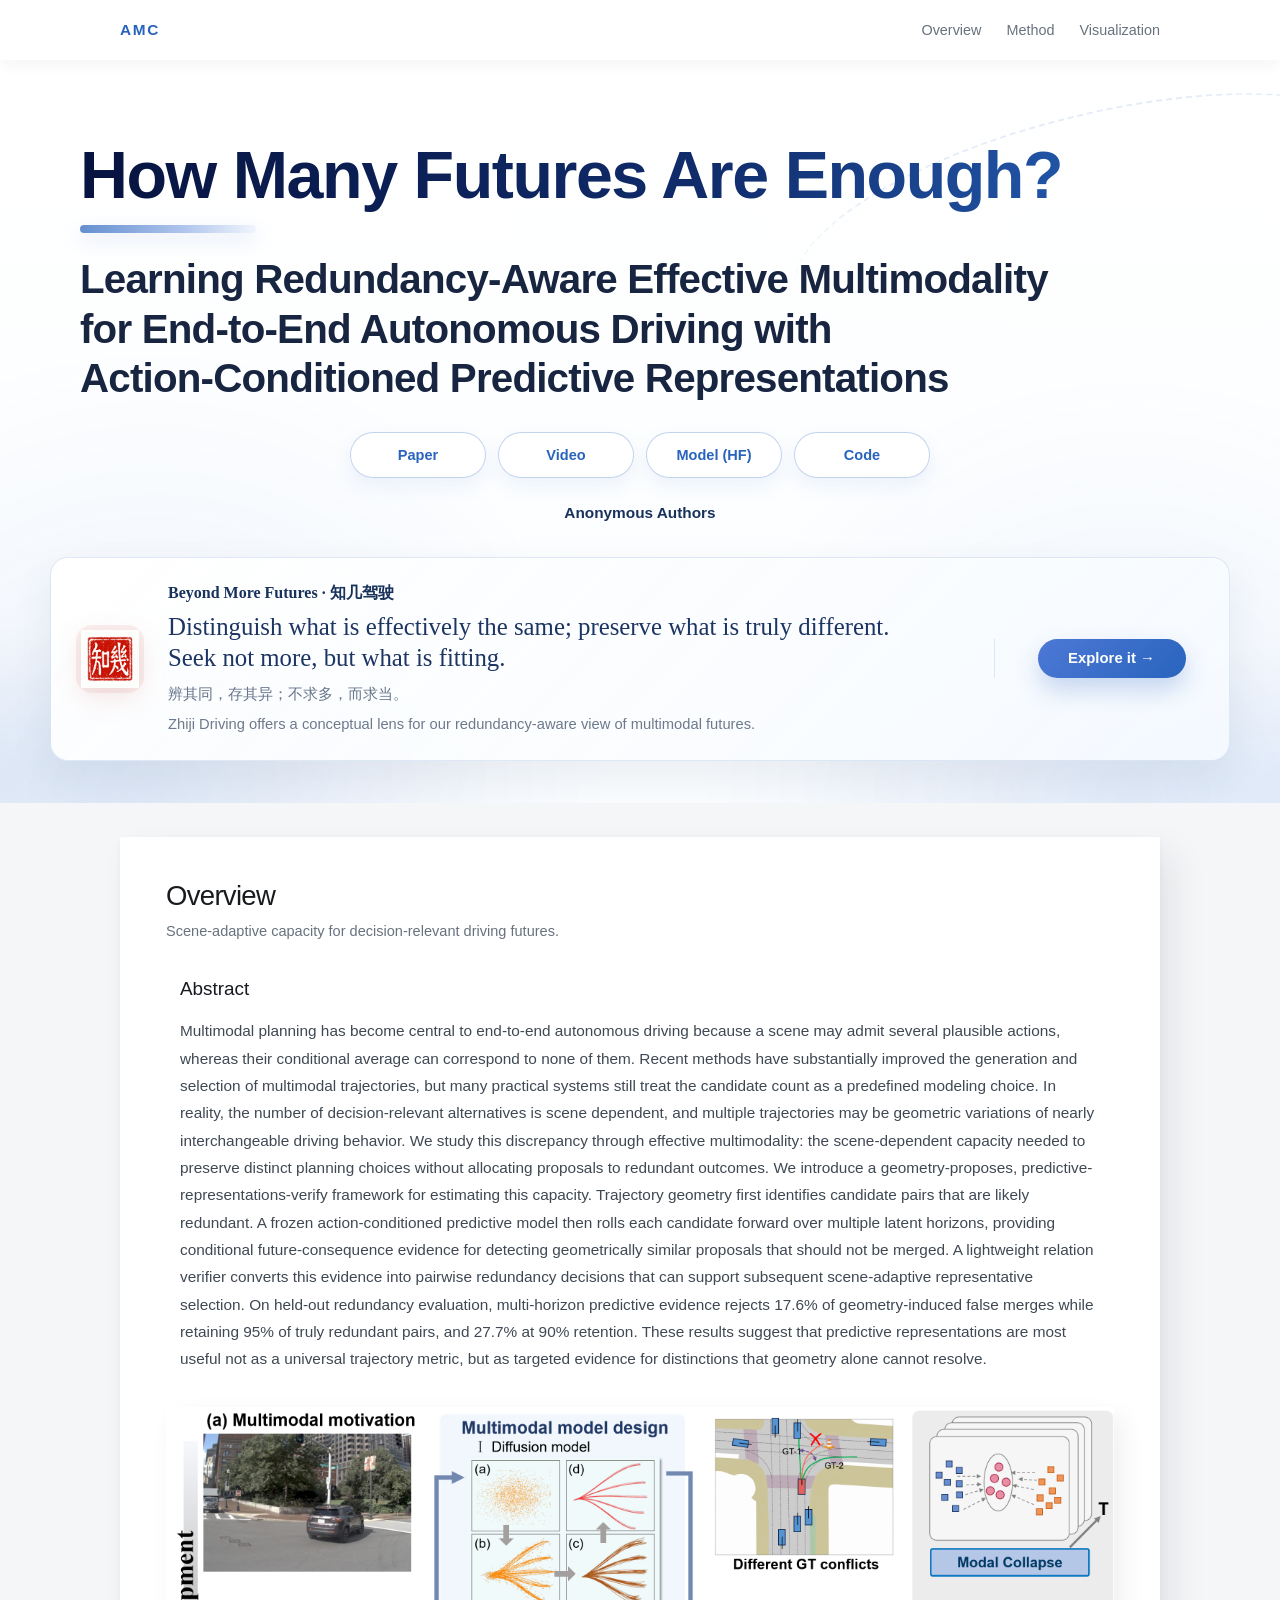
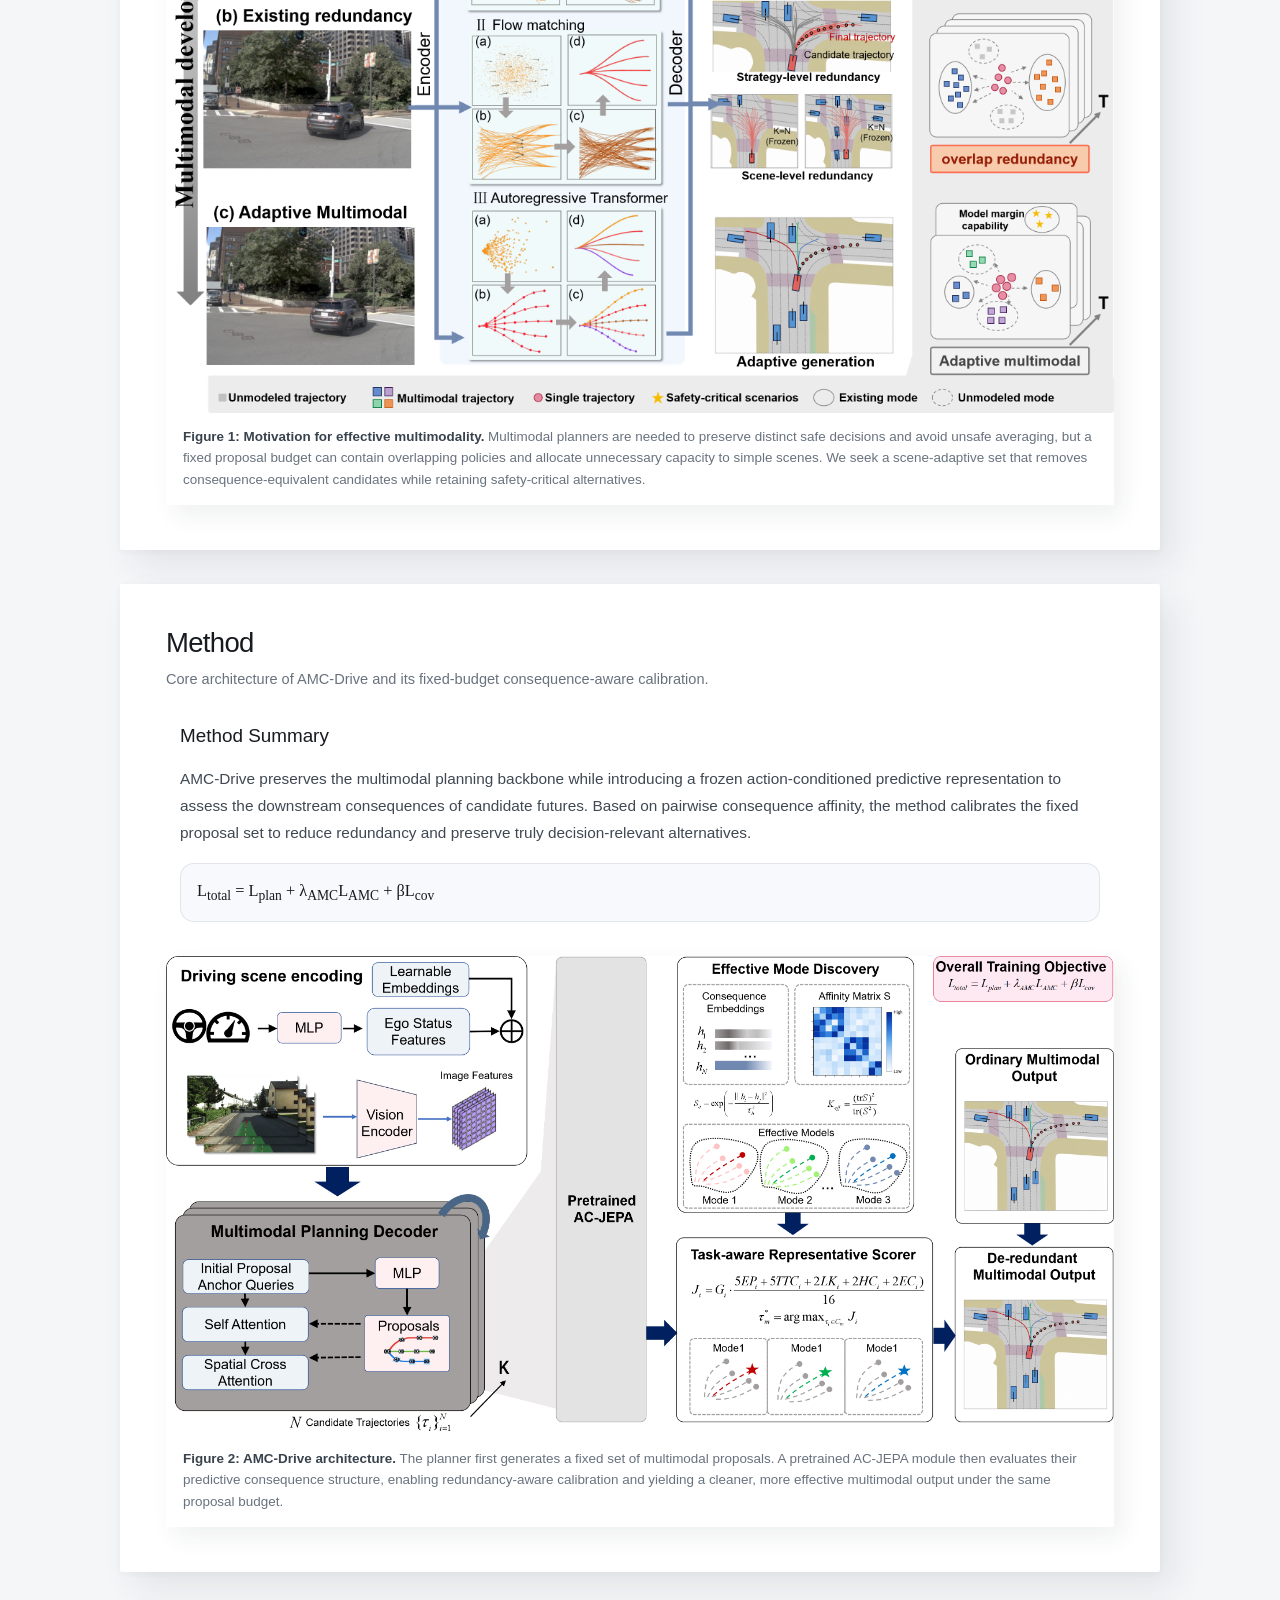
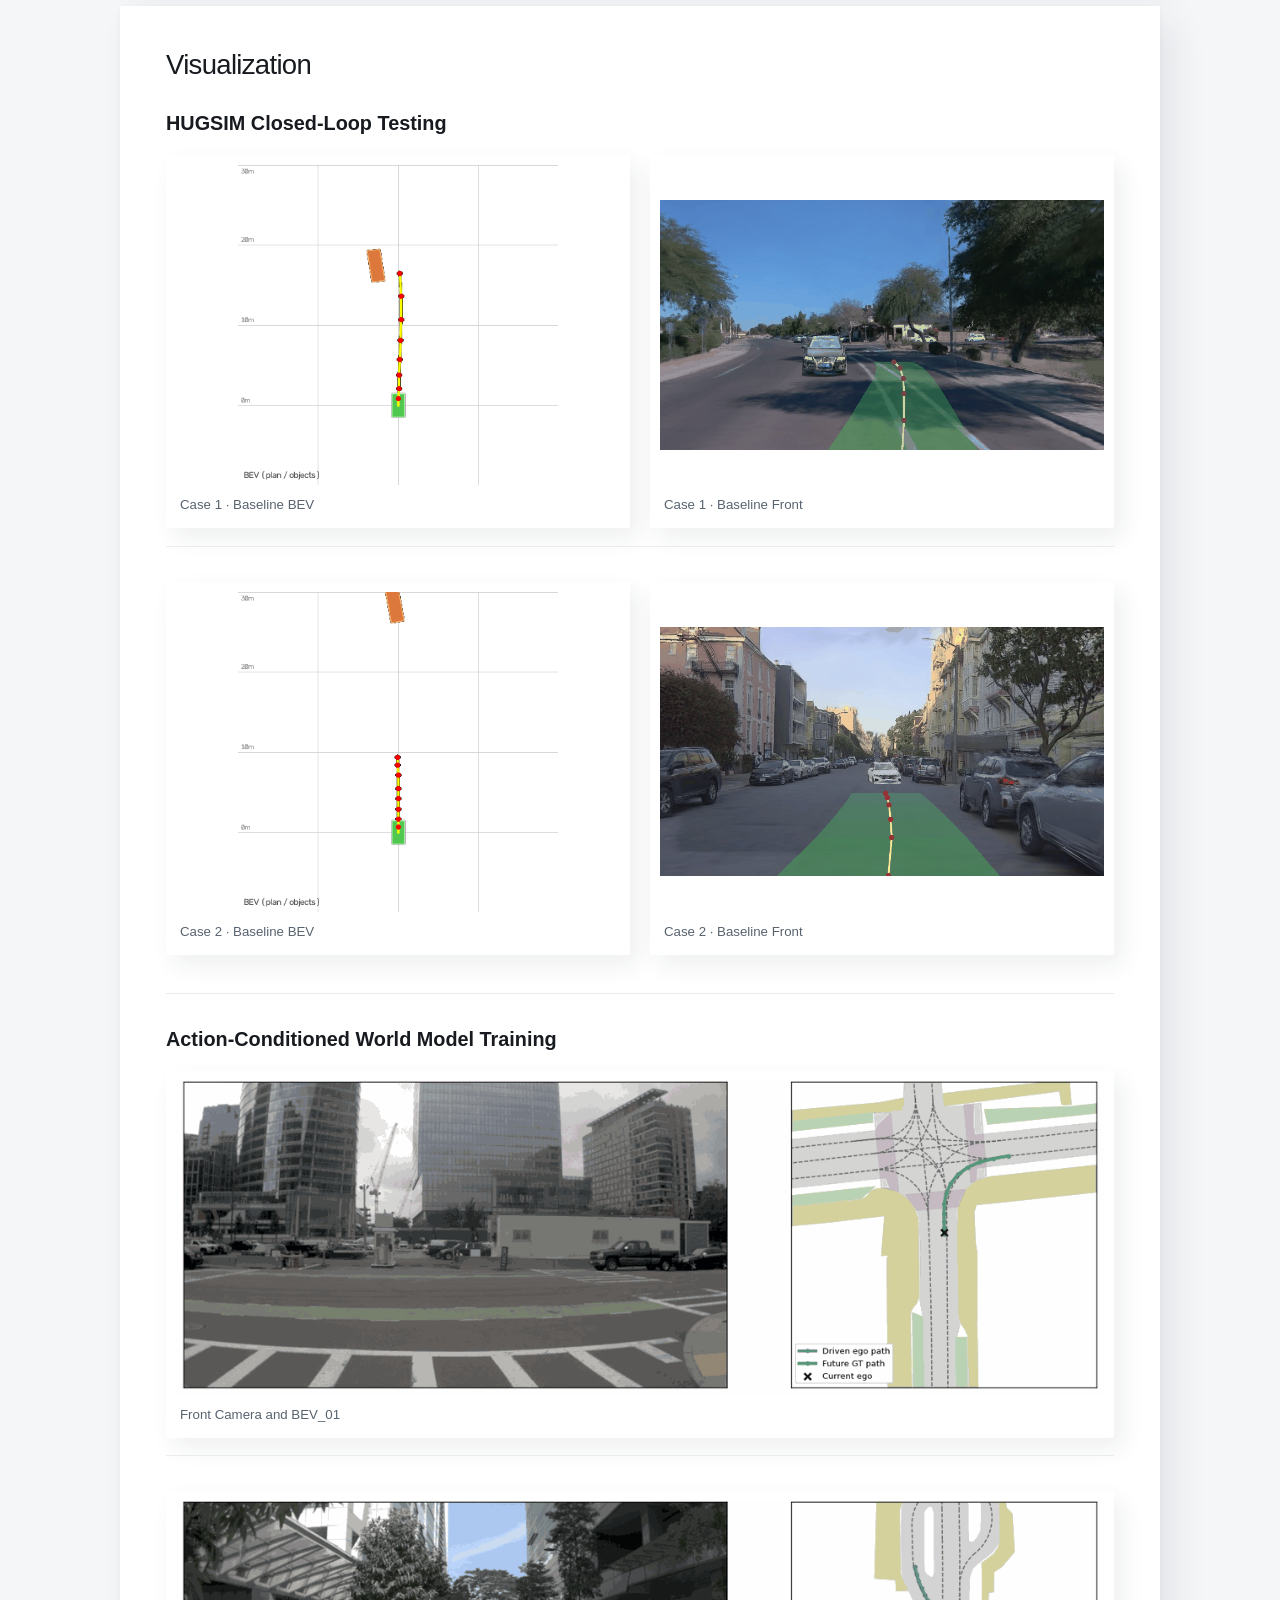
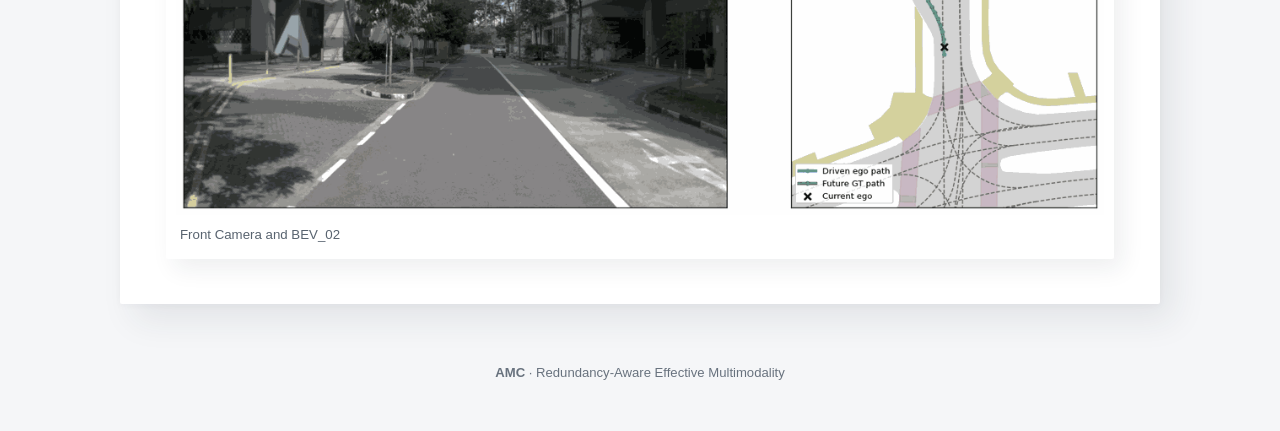
==== docs/index.html @ 556c77f6 "Add bilingual project videos" ====
<!doctype html>
<html lang="en">
<head>
  <meta charset="utf-8">
  <meta name="viewport" content="width=device-width, initial-scale=1">
  <meta name="description" content="AMC: Learning redundancy-aware effective multimodality for end-to-end autonomous driving with action-conditioned predictive representations.">
  <meta name="theme-color" content="#f5f6f8">
  <title>AMC | Redundancy-Aware Effective Multimodality</title>
  <link rel="icon" href="./assets/images/favicon.svg" type="image/svg+xml">
  <link rel="stylesheet" href="./assets/css/style.css?v=20260715-5">
  <style>
    .method-summary p { margin-bottom: 0.9rem; }
    .formula-box {
      margin-top: 1rem;
      padding: 0.9rem 1rem;
      border-radius: 14px;
      border: 1px solid rgba(40, 55, 80, 0.10);
      background: #f7f9fc;
      font-size: 1.02rem;
      line-height: 1.5;
      overflow-x: auto;
    }
    .formula-box code {
      font-family: "Times New Roman", Georgia, serif;
      font-size: 1.02rem;
      white-space: nowrap;
    }

    /* Visualization layout */
    .visualization-subsection {
      margin-top: 1.25rem;
    }

    .visualization-subsection + .visualization-subsection {
      margin-top: 2.4rem;
      padding-top: 2rem;
      border-top: 1px solid rgba(40, 55, 80, 0.10);
    }

    .visualization-subsection-heading {
      margin-bottom: 1.1rem;
    }

    .visualization-subsection-heading h3 {
      margin: 0;
      font-size: 1.24rem;
      font-weight: 700;
      line-height: 1.35;
    }

    .visualization-subsection .demo-category {
      margin-top: 1.1rem;
    }

    .visualization-subsection .demo-item {
      display: flex;
      flex-direction: column;
      min-width: 0;
    }

    /* HUGSIM pairs: BEV and front camera keep the same displayed height. */
    .hugsim-visualization .demo-item img {
      display: block;
      width: 100%;
      height: clamp(230px, 28vw, 320px);
      object-fit: contain;
      object-position: center;
      background: #ffffff;
    }

    /* World-model GIFs: one wide visualization per row, preserving aspect ratio. */
    .world-model-visualization .demo-grid {
      grid-template-columns: 1fr;
    }

    .world-model-visualization .demo-item img {
      display: block;
      width: 100%;
      height: auto;
      max-height: 560px;
      object-fit: contain;
      object-position: center;
      background: #ffffff;
    }

    @media (max-width: 720px) {
      .hugsim-visualization .demo-item img {
        height: 250px;
      }

      .world-model-visualization .demo-item img {
        max-height: none;
      }
    }
  </style>
</head>
<body>
  <header class="site-header">
    <div class="nav-container">
      <a class="brand" href="#top" aria-label="Back to top">AMC</a>
      <nav class="nav-links" aria-label="Page navigation">
        <a href="#overview">Overview</a>
        <a href="#method">Method</a>
        <a href="#demos">Visualization</a>
      </nav>
    </div>
  </header>

  <main id="top">
    <section class="hero-panel">
      <div class="hero-inner">
        <h1 class="hero-title">
          <span class="hero-question">How Many Futures Are Enough?</span>
          <span class="hero-title-main">
            Learning Redundancy-Aware Effective Multimodality<br>
            for End-to-End Autonomous Driving with<br>
            Action-Conditioned Predictive Representations
          </span>
        </h1>
        <div class="resource-buttons" aria-label="Project resources">
          <a class="resource-button" href="./assets/paper/main.pdf" target="_blank" rel="noopener">Paper</a>
          <details class="video-menu">
            <summary class="resource-button video-menu-toggle">Video</summary>
            <div class="video-menu-options" aria-label="Video language options">
              <a href="./assets/gifs/AMC_Drive_Chinese_lyz.mp4" target="_blank" rel="noopener">Video · 中文</a>
              <a href="./assets/gifs/AMC_Drive_English_lyz.mp4" target="_blank" rel="noopener">Video · English</a>
            </div>
          </details>
          <a class="resource-button" href="https://huggingface.co/spaces/AGC2024-P/e2e-driving-navtest" target="_blank" rel="noopener">Model (HF)</a>
          <a class="resource-button" href="https://anonymous.4open.science/r/AMC-Drive-1C39/" target="_blank" rel="noopener">Code</a>
        </div>
        <p class="authors">Anonymous Authors</p>

        <div class="concept-card" aria-labelledby="zhiji-concept-title">
          <div class="concept-seal" aria-hidden="true">
            <img src="./assets/zhiji/zhiji-seal.png" alt="">
          </div>
          <div class="concept-copy">
            <p class="concept-heading" id="zhiji-concept-title">Beyond More Futures · 知几驾驶</p>
            <p class="concept-quote">
              Distinguish what is effectively the same; preserve what is truly different.<br>
              Seek not more, but what is fitting.
            </p>
            <p class="concept-cn">辨其同，存其异；不求多，而求当。</p>
            <p class="concept-description">
              Zhiji Driving offers a conceptual lens for our redundancy-aware view of multimodal futures.
            </p>
          </div>
          <div class="concept-action">
            <a class="concept-button" href="./zhiji.html" target="_blank" rel="noopener">Explore it →</a>
          </div>
        </div>
      </div>
    </section>

    <div class="page-container">
      <section class="content-panel" id="overview">
        <div class="section-heading">
          <h2>Overview</h2>
          <p>Scene-adaptive capacity for decision-relevant driving futures.</p>
        </div>
        <div class="abstract-block">
          <h3>Abstract</h3>
          <p>
            Multimodal planning has become central to end-to-end autonomous
            driving because a scene may admit several plausible actions, whereas
            their conditional average can correspond to none of them. Recent
            methods have substantially improved the generation and selection of
            multimodal trajectories, but many practical systems still treat the
            candidate count as a predefined modeling choice. In reality, the
          number of decision-relevant alternatives is scene dependent, and
          multiple trajectories may be geometric variations of nearly
          interchangeable driving behavior. We study this discrepancy through
          effective multimodality: the scene-dependent capacity needed to
          preserve distinct planning choices without allocating proposals to
          redundant outcomes. We introduce a geometry-proposes,
          predictive-representations-verify framework for estimating this
          capacity. Trajectory geometry first identifies candidate pairs that
          are likely redundant. A frozen action-conditioned predictive model
          then rolls each candidate forward over multiple latent horizons,
          providing conditional future-consequence evidence for detecting
          geometrically similar proposals that should not be merged. A
          lightweight relation verifier converts this evidence into pairwise
          redundancy decisions that can support subsequent scene-adaptive
          representative selection. On held-out redundancy evaluation,
          multi-horizon predictive evidence rejects 17.6% of geometry-induced
          false merges while retaining 95% of truly redundant pairs, and 27.7%
          at 90% retention. These results suggest that predictive
          representations are most useful not as a universal trajectory
          metric, but as targeted evidence for distinctions that geometry
          alone cannot resolve.
        </p>
      </div>
      <figure class="main-figure">
        <img src="./assets/figures/effective_multimodality_motivation.png" alt="Motivation for effective multimodality">
        <figcaption>
          <strong>Figure 1: Motivation for effective multimodality.</strong>
          Multimodal planners are needed to preserve distinct safe decisions
          and avoid unsafe averaging, but a fixed proposal budget can contain
          overlapping policies and allocate unnecessary capacity to simple
          scenes. We seek a scene-adaptive set that removes
          consequence-equivalent candidates while retaining safety-critical
          alternatives.
        </figcaption>
      </figure>
    </section>

      <section class="content-panel" id="method">
      <div class="section-heading">
        <h2>Method</h2>
        <p>Core architecture of AMC-Drive and its fixed-budget consequence-aware calibration.</p>
      </div>
      <div class="abstract-block method-summary">
        <h3>Method Summary</h3>
        <p>
          AMC-Drive preserves the multimodal planning backbone while introducing a frozen action-conditioned predictive representation to assess the downstream consequences of candidate futures. Based on pairwise consequence affinity, the method calibrates the fixed proposal set to reduce redundancy and preserve truly decision-relevant alternatives.
        </p>
        <div class="formula-box">
          <code>L<sub>total</sub> = L<sub>plan</sub> + λ<sub>AMC</sub>L<sub>AMC</sub> + βL<sub>cov</sub></code>
        </div>
      </div>
      <figure class="main-figure">
        <img src="./assets/figures/amc_drive_method_architecture.png" alt="AMC-Drive method architecture">
        <figcaption>
          <strong>Figure 2: AMC-Drive architecture.</strong>
          The planner first generates a fixed set of multimodal proposals. A pretrained AC-JEPA module then evaluates their predictive consequence structure, enabling redundancy-aware calibration and yielding a cleaner, more effective multimodal output under the same proposal budget.
        </figcaption>
      </figure>
    </section>

      <section class="content-panel" id="demos">
      <div class="section-heading">
        <h2>Visualization</h2>
      </div>

      <div class="visualization-subsection hugsim-visualization">
        <div class="visualization-subsection-heading">
          <h3>HUGSIM Closed-Loop Testing</h3>
        </div>

        <div class="demo-category">
          <div class="demo-grid">
            <figure class="demo-item">
              <img src="./assets/gifs/case01_baseline_bev.gif" alt="Case 1 baseline BEV" loading="lazy">
              <figcaption>Case 1 · Baseline BEV</figcaption>
            </figure>
            <figure class="demo-item">
              <img src="./assets/gifs/case01_baseline_front.gif" alt="Case 1 baseline front view" loading="lazy">
              <figcaption>Case 1 · Baseline Front</figcaption>
            </figure>
          </div>
        </div>

        <div class="demo-category">
          <div class="demo-grid">
            <figure class="demo-item">
              <img src="./assets/gifs/case02_baseline_bev.gif" alt="Case 2 baseline BEV" loading="lazy">
              <figcaption>Case 2 · Baseline BEV</figcaption>
            </figure>
            <figure class="demo-item">
              <img src="./assets/gifs/case02_baseline_front.gif" alt="Case 2 baseline front view" loading="lazy">
              <figcaption>Case 2 · Baseline Front</figcaption>
            </figure>
          </div>
        </div>
      </div>

      <div class="visualization-subsection world-model-visualization">
        <div class="visualization-subsection-heading">
          <h3>Action-Conditioned World Model Training</h3>
        </div>

        <div class="demo-category">
          <div class="demo-grid">
            <figure class="demo-item">
              <img src="./assets/gifs/action_conditioned_world_model_01.gif" alt="Action-conditioned world model training visualization 01" loading="lazy">
              <figcaption>Front Camera and BEV_01</figcaption>
            </figure>
          </div>
        </div>

        <div class="demo-category">
          <div class="demo-grid">
            <figure class="demo-item">
              <img src="./assets/gifs/action_conditioned_world_model_02.gif" alt="Action-conditioned world model training visualization 02" loading="lazy">
              <figcaption>Front Camera and BEV_02</figcaption>
            </figure>
          </div>
        </div>
      </div>
      </section>
    </div>
  </main>

  <footer class="footer">
    <p><strong>AMC</strong> · Redundancy-Aware Effective Multimodality</p>
  </footer>
</body>
</html>
---- docs/assets/css/style.css ----
:root {
  --page-bg: #f5f6f8;
  --surface: #ffffff;

  --text: #171a1f;
  --body-text: #3f4853;
  --muted: #68727e;

  --accent: #2864bd;
  --accent-dark: #174c99;
  --accent-soft: #edf3fc;
  --seal-red: #b93428;

  --table-head: #f3f5f7;
  --table-line: #e7eaee;
  --row-highlight: #eff5fd;
  --suite-bg: #f5f6f8;

  --panel-shadow:
    14px 16px 34px rgba(31, 41, 55, 0.085),
    0 2px 7px rgba(31, 41, 55, 0.035);

  --media-shadow:
    8px 10px 24px rgba(31, 41, 55, 0.07);
}


/* =========================================================
   BASE
   ========================================================= */

* {
  box-sizing: border-box;
}


html {
  scroll-behavior: smooth;
}


body {
  margin: 0;

  background: var(--page-bg);
  color: var(--text);

  font-family:
    -apple-system,
    BlinkMacSystemFont,
    "Segoe UI",
    "Helvetica Neue",
    Arial,
    "Noto Sans",
    sans-serif;

  font-size: 16px;
  line-height: 1.68;

  -webkit-font-smoothing: antialiased;
  text-rendering: optimizeLegibility;
}


img {
  display: block;
  max-width: 100%;
}


a {
  color: inherit;
  text-decoration: none;
}


h1,
h2,
h3,
p {
  margin-top: 0;
}


section {
  scroll-margin-top: 84px;
}


/* =========================================================
   NAVIGATION
   ========================================================= */

.site-header {
  position: sticky;
  top: 0;
  z-index: 30;

  background: rgba(255, 255, 255, 0.94);

  box-shadow:
    0 3px 16px rgba(31, 41, 55, 0.055);

  backdrop-filter: blur(12px);
}


.nav-container {
  width: min(1040px, calc(100% - 40px));
  min-height: 60px;

  margin: 0 auto;

  display: flex;
  align-items: center;
  justify-content: space-between;

  gap: 24px;
}


.brand {
  color: var(--accent);

  font-size: 0.96rem;
  font-weight: 800;
  letter-spacing: 0.11em;
}


.nav-links {
  display: flex;
  align-items: center;

  gap: 25px;
}


.nav-links a {
  position: relative;

  color: var(--muted);

  font-size: 0.9rem;
  font-weight: 500;

  transition: color 0.15s ease;
}


.nav-links a::after {
  content: "";

  position: absolute;
  right: 0;
  bottom: -6px;
  left: 0;

  height: 2px;

  background: var(--accent);

  transform: scaleX(0);
  transform-origin: center;

  transition: transform 0.16s ease;
}


.nav-links a:hover {
  color: var(--accent-dark);
}


.nav-links a:hover::after {
  transform: scaleX(1);
}


/* =========================================================
   PAGE PANELS
   ========================================================= */

.page-container {
  width: min(1040px, calc(100% - 40px));

  margin: 0 auto 58px;
}


.content-panel {
  background: var(--surface);

  border: 0;
  border-radius: 2px;

  box-shadow: var(--panel-shadow);
}


.hero-panel {
  position: relative;

  overflow: hidden;

  width: 100%;
  padding: 68px 20px 42px;

  border: 0;
  border-radius: 0;

  background:
    radial-gradient(circle at 12% 100%, rgba(40, 100, 189, 0.08), transparent 34%),
    radial-gradient(circle at 88% 100%, rgba(40, 100, 189, 0.07), transparent 32%),
    linear-gradient(180deg, #ffffff 0%, #fbfdff 100%);

  box-shadow: none;

  text-align: center;
}


.hero-panel::before,
.hero-panel::after {
  content: "";

  position: absolute;

  pointer-events: none;
}


.hero-panel::before {
  right: -9%;
  bottom: -118px;
  left: -9%;

  height: 330px;

  background:
    radial-gradient(72% 80% at 0% 55%, rgba(40, 100, 189, 0.13), transparent 58%),
    radial-gradient(68% 76% at 100% 60%, rgba(72, 128, 220, 0.14), transparent 60%),
    radial-gradient(52% 56% at 55% 100%, rgba(122, 165, 232, 0.11), transparent 62%);

  opacity: 0.86;
}


.hero-panel::after {
  top: 54px;
  right: -120px;

  width: min(620px, 48vw);
  height: 210px;

  border-top: 2px dashed rgba(80, 128, 210, 0.15);
  border-radius: 50%;

  transform: rotate(-14deg);
}


.hero-inner {
  position: relative;
  z-index: 1;

  width: min(1180px, 100%);

  margin: 0 auto;
}


.content-panel {
  margin-top: 34px;
  padding: 42px 46px 45px;
}


/* =========================================================
   HERO
   ========================================================= */

.project-label {
  max-width: 1120px;

  margin: 0 auto 18px;

  color: var(--muted);

  font-size: 0.92rem;
  font-weight: 600;
  letter-spacing: 0.015em;

  text-align: left;
}


.hero-panel h1 {
  max-width: 1120px;

  margin: 0 auto 28px;

  font-size: 1rem;
  font-weight: 700;
  line-height: 1.14;

  letter-spacing: 0;
  text-align: left;
}


.hero-question {
  position: relative;

  display: block;

  margin: 0 0 34px;
  padding: 0.06em 0 0.04em;

  color: #07133f;

  font-size: 4.15rem;
  font-weight: 800;
  line-height: 1.3;

  letter-spacing: -0.022em;
  white-space: nowrap;

  background:
    linear-gradient(92deg, #07133f 0%, #102c6b 56%, #2864bd 100%);

  -webkit-background-clip: text;
  background-clip: text;

  -webkit-text-fill-color: transparent;
}


.hero-question::after {
  content: "";

  position: absolute;
  bottom: -12px;
  left: 0;

  width: 176px;
  height: 8px;

  border-radius: 999px;

  background:
    linear-gradient(
      90deg,
      rgba(40, 100, 189, 0.72) 0%,
      rgba(78, 126, 214, 0.46) 58%,
      rgba(146, 178, 235, 0.12) 100%
    );

  box-shadow:
    0 7px 18px rgba(40, 100, 189, 0.14);
}


.hero-title-main {
  display: block;

  max-width: 1060px;

  margin: 0;

  color: #182541;

  font-size: clamp(1.62rem, 3.15vw, 2.64rem);
  font-weight: 750;
  line-height: 1.23;

  letter-spacing: -0.02em;
}


.authors {
  max-width: 960px;

  margin: 22px auto 4px;

  font-size: 0.96rem;
  font-weight: 700;
  line-height: 1.72;

  color: #18325c;
}


.affiliations {
  max-width: 940px;

  margin: 0 auto;

  display: flex;
  flex-wrap: wrap;
  justify-content: center;

  gap: 3px 22px;

  color: var(--muted);

  font-size: 0.88rem;
}


.resource-buttons {
  margin: 0 auto;

  display: flex;
  flex-wrap: wrap;
  justify-content: center;

  gap: 12px;
}


.resource-button {
  min-width: 136px;

  padding: 10px 22px;

  border: 1px solid rgba(40, 100, 189, 0.28);
  border-radius: 999px;

  background: rgba(255, 255, 255, 0.86);
  color: var(--accent);

  box-shadow:
    0 8px 20px rgba(40, 100, 189, 0.08);

  font-size: 0.91rem;
  font-weight: 700;

  transition:
    transform 0.16s ease,
    background 0.16s ease,
    border-color 0.16s ease,
    color 0.16s ease,
    box-shadow 0.16s ease;
}


.resource-button:hover {
  border-color: rgba(40, 100, 189, 0.45);

  background: #ffffff;
  color: var(--accent-dark);

  box-shadow:
    0 12px 24px rgba(40, 100, 189, 0.13);

  transform: translateY(-2px);
}


.video-menu {
  position: relative;

  min-width: 136px;
}


.video-menu-toggle {
  display: block;

  width: 100%;

  cursor: pointer;
  list-style: none;
}


.video-menu-toggle::-webkit-details-marker {
  display: none;
}


.video-menu[open] .video-menu-toggle {
  border-color: rgba(40, 100, 189, 0.45);

  background: #ffffff;
  color: var(--accent-dark);

  box-shadow:
    0 12px 24px rgba(40, 100, 189, 0.13);
}


.video-menu-options {
  position: absolute;
  z-index: 10;
  top: calc(100% + 8px);
  left: 50%;

  display: grid;
  min-width: 190px;
  padding: 8px;

  border: 1px solid rgba(40, 100, 189, 0.18);
  border-radius: 14px;

  background: rgba(255, 255, 255, 0.98);
  box-shadow: 0 14px 30px rgba(40, 55, 80, 0.16);

  transform: translateX(-50%);
}


.video-menu-options a {
  padding: 9px 12px;

  border-radius: 9px;

  color: var(--accent);

  font-size: 0.88rem;
  font-weight: 700;
  text-align: center;
  text-decoration: none;
  white-space: nowrap;
}


.video-menu-options a:hover,
.video-menu-options a:focus-visible {
  background: rgba(40, 100, 189, 0.08);
  color: var(--accent-dark);
}


.resource-button.primary {
  background: var(--accent);
  color: #ffffff;

  box-shadow:
    0 5px 14px rgba(40, 100, 189, 0.24);
}


.resource-button.primary:hover {
  background: var(--accent-dark);

  box-shadow:
    0 7px 17px rgba(23, 76, 153, 0.26);
}


.resource-button.disabled {
  color: #7a8798;

  cursor: default;

  opacity: 0.72;

  pointer-events: none;
}


.resource-button.disabled:hover {
  border-color: rgba(40, 100, 189, 0.28);

  background: rgba(255, 255, 255, 0.86);

  box-shadow:
    0 8px 20px rgba(40, 100, 189, 0.08);

  transform: none;
}


.concept-card {
  margin: 30px auto 0;
  padding: 24px 25px;

  display: grid;
  grid-template-columns: auto minmax(0, 1fr) auto;
  align-items: center;
  gap: 24px;

  text-align: left;

  border: 1px solid rgba(40, 100, 189, 0.14);
  border-radius: 18px;

  background:
    linear-gradient(135deg, rgba(255, 255, 255, 0.94), rgba(246, 250, 255, 0.88));

  box-shadow:
    0 18px 42px rgba(40, 64, 95, 0.08),
    inset 0 1px 0 rgba(255, 255, 255, 0.82);
}


.concept-seal {
  width: 68px;
  height: 68px;

  display: grid;
  place-items: center;

  border-radius: 16px;

  background: rgba(185, 52, 40, 0.07);
}


.concept-seal img {
  width: 58px;
  height: 58px;

  object-fit: contain;

  filter:
    drop-shadow(0 8px 13px rgba(185, 52, 40, 0.13));
}


.concept-copy {
  min-width: 0;
}


.concept-heading {
  margin: 0 0 8px;

  color: #18325c;

  font-family: Georgia, "Times New Roman", "Noto Serif", serif;
  font-size: 1rem;
  font-weight: 700;
  line-height: 1.35;
}


.concept-quote {
  margin: 0 0 9px;

  color: #1d3562;

  font-family: Georgia, "Times New Roman", "Noto Serif", serif;
  font-size: clamp(1.18rem, 2.1vw, 1.55rem);
  line-height: 1.26;
}


.concept-cn {
  margin: 0 0 8px;

  color: #66758a;

  font-size: 0.95rem;
  line-height: 1.5;
}


.concept-description {
  margin: 0;

  color: #6d7a8c;

  font-size: 0.92rem;
  line-height: 1.55;
}


.concept-action {
  min-width: 210px;
  padding-left: 24px;

  display: flex;
  justify-content: center;

  border-left: 1px solid rgba(40, 100, 189, 0.14);
}


.concept-button {
  display: inline-flex;
  align-items: center;
  justify-content: center;

  min-width: 148px;
  padding: 12px 22px;

  border-radius: 999px;

  background: linear-gradient(135deg, #4d78d6, #2864bd);
  color: #ffffff;

  box-shadow:
    0 12px 24px rgba(40, 100, 189, 0.24);

  font-size: 0.93rem;
  font-weight: 700;
  line-height: 1;

  transition:
    transform 0.16s ease,
    box-shadow 0.16s ease,
    background 0.16s ease;
}


.concept-button:hover {
  background: linear-gradient(135deg, #416ecb, #174c99);

  box-shadow:
    0 15px 28px rgba(23, 76, 153, 0.28);

  transform: translateY(-2px);
}


/* =========================================================
   SECTION HEADINGS
   ========================================================= */

.section-heading {
  margin-bottom: 29px;
}


.section-heading h2 {
  margin-bottom: 7px;

  font-size: 1.72rem;
  font-weight: 500;
  line-height: 1.2;

  letter-spacing: -0.025em;
}


.section-heading p {
  margin-bottom: 0;

  color: var(--muted);

  font-size: 0.91rem;
}


/* =========================================================
   ABSTRACT
   ========================================================= */

.abstract-block {
  max-width: 920px;

  margin: 0 auto 34px;
}


.abstract-block h3 {
  margin-bottom: 13px;

  font-size: 1.18rem;
  font-weight: 500;
}


.abstract-block p {
  margin-bottom: 14px;

  color: var(--body-text);

  font-size: 0.96rem;
  line-height: 1.78;
}


.abstract-block p:last-child {
  margin-bottom: 0;
}


/* =========================================================
   FIGURES
   ========================================================= */

.main-figure {
  margin: 0 0 30px;

  overflow: hidden;

  background: #ffffff;

  border: 0;
  border-radius: 1px;

  box-shadow: var(--media-shadow);
}


.main-figure:last-child {
  margin-bottom: 0;
}


.main-figure img {
  width: 100%;
  height: auto;

  background: #ffffff;

  object-fit: contain;
}


.main-figure figcaption {
  padding: 13px 17px 15px;

  color: var(--muted);

  font-size: 0.84rem;
  line-height: 1.6;
}


.main-figure figcaption strong {
  color: #39434e;
  font-weight: 600;
}


/* =========================================================
   RESULTS
   ========================================================= */

.result-section {
  padding-bottom: 38px;
}


.result-section + .result-section {
  padding-top: 35px;

  border-top: 1px solid #eceff2;
}


.result-section:last-child {
  padding-bottom: 0;
}


.result-heading {
  margin-bottom: 16px;

  display: flex;
  align-items: flex-end;
  justify-content: space-between;

  gap: 24px;
}


.result-heading h3 {
  margin-bottom: 0;

  font-size: 1.16rem;
  font-weight: 500;
}


.result-heading > p {
  max-width: 360px;

  margin-bottom: 0;

  color: var(--muted);

  font-size: 0.81rem;
  line-height: 1.5;

  text-align: right;
}


.result-label {
  display: block;

  margin-bottom: 4px;

  color: var(--accent);

  font-size: 0.71rem;
  font-weight: 700;
  letter-spacing: 0.07em;
  text-transform: uppercase;
}


.table-scroll {
  overflow-x: auto;

  border: 0;
  border-radius: 3px;

  box-shadow:
    0 4px 15px rgba(31, 41, 55, 0.055);
}


.results-table {
  width: 100%;
  min-width: 820px;

  border-collapse: collapse;

  background: #ffffff;
}


.results-table th,
.results-table td {
  padding: 10px 11px;

  border-bottom: 1px solid var(--table-line);

  text-align: right;
  white-space: nowrap;

  font-size: 0.83rem;
}


.results-table th:first-child,
.results-table td:first-child {
  text-align: left;
}


.policy-table th:nth-child(2),
.policy-table td:nth-child(2) {
  text-align: left;
}


.results-table th {
  background: var(--table-head);
  color: #3d4651;

  font-size: 0.78rem;
  font-weight: 600;
}


.results-table tbody tr:last-child td {
  border-bottom: 0;
}


.results-table tbody tr:hover:not(.suite-row) {
  background: #fafcff;
}


.ours-row {
  background: var(--row-highlight);
}


.ours-row td:first-child,
.ours-row td:nth-child(2) {
  color: var(--accent-dark);
  font-weight: 650;
}


.suite-row td {
  padding: 8px 11px;

  background: var(--suite-bg);
  color: #59636f;

  font-size: 0.76rem;
  font-weight: 650;
  letter-spacing: 0.045em;
  text-transform: uppercase;

  text-align: left !important;
}


.table-caption {
  margin: 11px 2px 0;

  color: var(--muted);

  font-size: 0.8rem;
  line-height: 1.55;
}


/* =========================================================
   DEMOS
   ========================================================= */

.demo-category + .demo-category {
  margin-top: 38px;
  padding-top: 35px;

  border-top: 1px solid #eceff2;
}


.demo-category-heading {
  margin-bottom: 17px;

  display: flex;
  align-items: flex-end;
  justify-content: space-between;

  gap: 24px;
}


.demo-category-heading h3 {
  margin-bottom: 0;

  font-size: 1.16rem;
  font-weight: 500;
}


.demo-category-heading p {
  max-width: 470px;

  margin-bottom: 0;

  color: var(--muted);

  font-size: 0.82rem;

  text-align: right;
}


.demo-grid {
  display: grid;

  grid-template-columns:
    repeat(2, minmax(0, 1fr));

  gap: 20px;
}


.demo-item {
  margin: 0;
  padding: 10px;

  overflow: hidden;

  background: #ffffff;

  border: 0;
  border-radius: 2px;

  box-shadow:
    8px 10px 23px rgba(31, 41, 55, 0.075);

  transition:
    transform 0.18s ease,
    box-shadow 0.18s ease;
}


.demo-item:hover {
  box-shadow:
    11px 14px 29px rgba(31, 41, 55, 0.095);

  transform: translateY(-2px);
}


.demo-item img {
  width: 100%;
  height: auto;

  background: #f7f8f9;

  border-radius: 0;

  object-fit: contain;
}


.demo-item figcaption {
  padding: 9px 4px 2px;

  color: #58636f;

  font-size: 0.83rem;
  font-weight: 500;
}


/* =========================================================
   ACKNOWLEDGMENTS
   ========================================================= */

.acknowledgments-panel {
  padding-top: 38px;
  padding-bottom: 40px;
}


.acknowledgments-panel .section-heading {
  margin-bottom: 17px;
}


.acknowledgments-panel p {
  max-width: 920px;

  margin: 0;

  color: var(--body-text);

  font-size: 0.93rem;
  line-height: 1.75;
}


/* =========================================================
   FOOTER
   ========================================================= */

.footer {
  padding: 0 20px 44px;

  color: var(--muted);

  text-align: center;

  font-size: 0.82rem;
}


.footer p {
  margin: 3px 0;
}


.footer a {
  color: var(--accent-dark);
}


/* =========================================================
   RESPONSIVE
   ========================================================= */

@media (max-width: 850px) {

  .hero-panel {
    padding: 48px 30px 35px;
  }


  .hero-panel::before {
    height: 270px;
    bottom: -102px;
  }


  .hero-question {
    font-size: 2.86rem;
  }


  .hero-question::after {
    width: 144px;
  }


  .concept-card {
    grid-template-columns: auto minmax(0, 1fr);
    align-items: flex-start;
  }


  .concept-action {
    grid-column: 1 / -1;

    min-width: 0;
    padding-left: 0;
    padding-top: 18px;

    justify-content: flex-start;

    border-top: 1px solid rgba(40, 100, 189, 0.14);
    border-left: 0;
  }


  .content-panel {
    padding: 34px 29px 37px;
  }


  .result-heading,
  .demo-category-heading {
    align-items: flex-start;
    flex-direction: column;

    gap: 8px;
  }


  .result-heading > p,
  .demo-category-heading p {
    max-width: none;

    text-align: left;
  }

}


@media (max-width: 650px) {

  .nav-container,
  .page-container {
    width: min(100% - 20px, 1040px);
  }


  .nav-links {
    display: none;
  }


  .page-container {
    margin-top: 0;
  }


  .hero-panel {
    padding: 40px 18px 29px;

    text-align: center;
  }


  .hero-panel::before {
    right: -30%;
    bottom: -112px;
    left: -30%;

    height: 255px;
  }


  .hero-panel::after {
    display: none;
  }


  .project-label,
  .hero-panel h1 {
    text-align: center;
  }


  .hero-question {
    margin-bottom: 24px;

    font-size: 1.72rem;
    line-height: 1.12;
  }


  .hero-question::after {
    bottom: -10px;
    left: 50%;

    width: 118px;
    height: 7px;

    transform: translateX(-50%);
  }


  .hero-title-main {
    margin: 0 auto;

    font-size: 1.24rem;
    line-height: 1.28;
  }

  .authors {
    font-size: 0.89rem;
  }


  .affiliations {
    justify-content: center;

    gap: 3px 14px;
  }


  .resource-buttons {
    justify-content: center;
  }


  .resource-button {
    flex: 1 1 120px;

    min-width: 0;

    text-align: center;
  }


  .video-menu {
    flex: 1 1 120px;

    min-width: 0;
  }


  .concept-card {
    margin-top: 25px;
    padding: 20px;

    grid-template-columns: 1fr;
    gap: 16px;

    border-radius: 16px;
  }


  .concept-seal {
    width: 58px;
    height: 58px;
  }


  .concept-seal img {
    width: 50px;
    height: 50px;
  }


  .concept-quote {
    font-size: 1.14rem;
  }


  .concept-action {
    padding-top: 16px;
  }


  .concept-button {
    width: 100%;
  }


  .content-panel {
    margin-top: 16px;
    padding: 28px 17px 31px;
  }


  .section-heading {
    margin-bottom: 24px;
  }


  .section-heading h2 {
    font-size: 1.42rem;
  }


  .abstract-block p {
    font-size: 0.92rem;
  }


  .demo-grid {
    grid-template-columns: 1fr;
  }


  .main-figure figcaption {
    padding: 11px 12px 13px;
  }


  .acknowledgments-panel p {
    font-size: 0.9rem;
  }

}


@media (max-width: 480px) {

  .hero-question {
    font-size: 1.34rem;
  }


  .hero-question::after {
    width: 92px;
  }

}
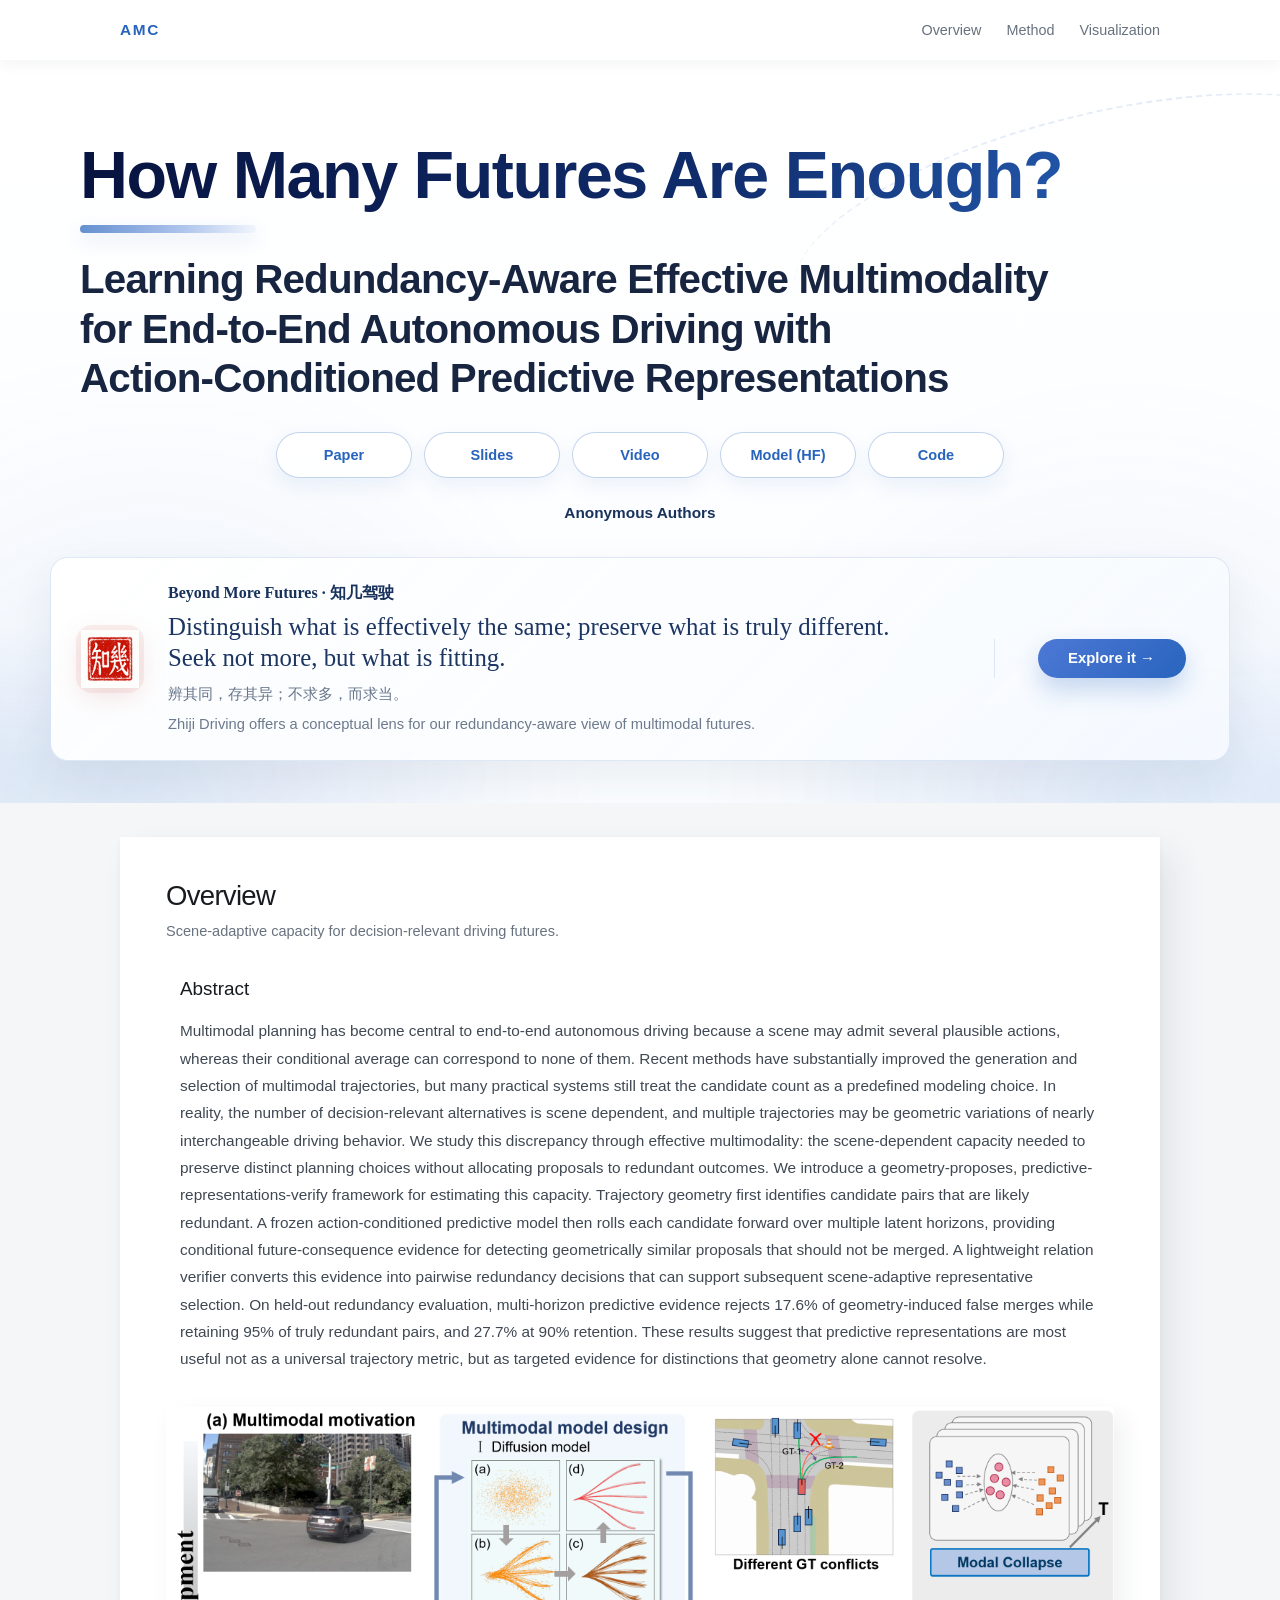
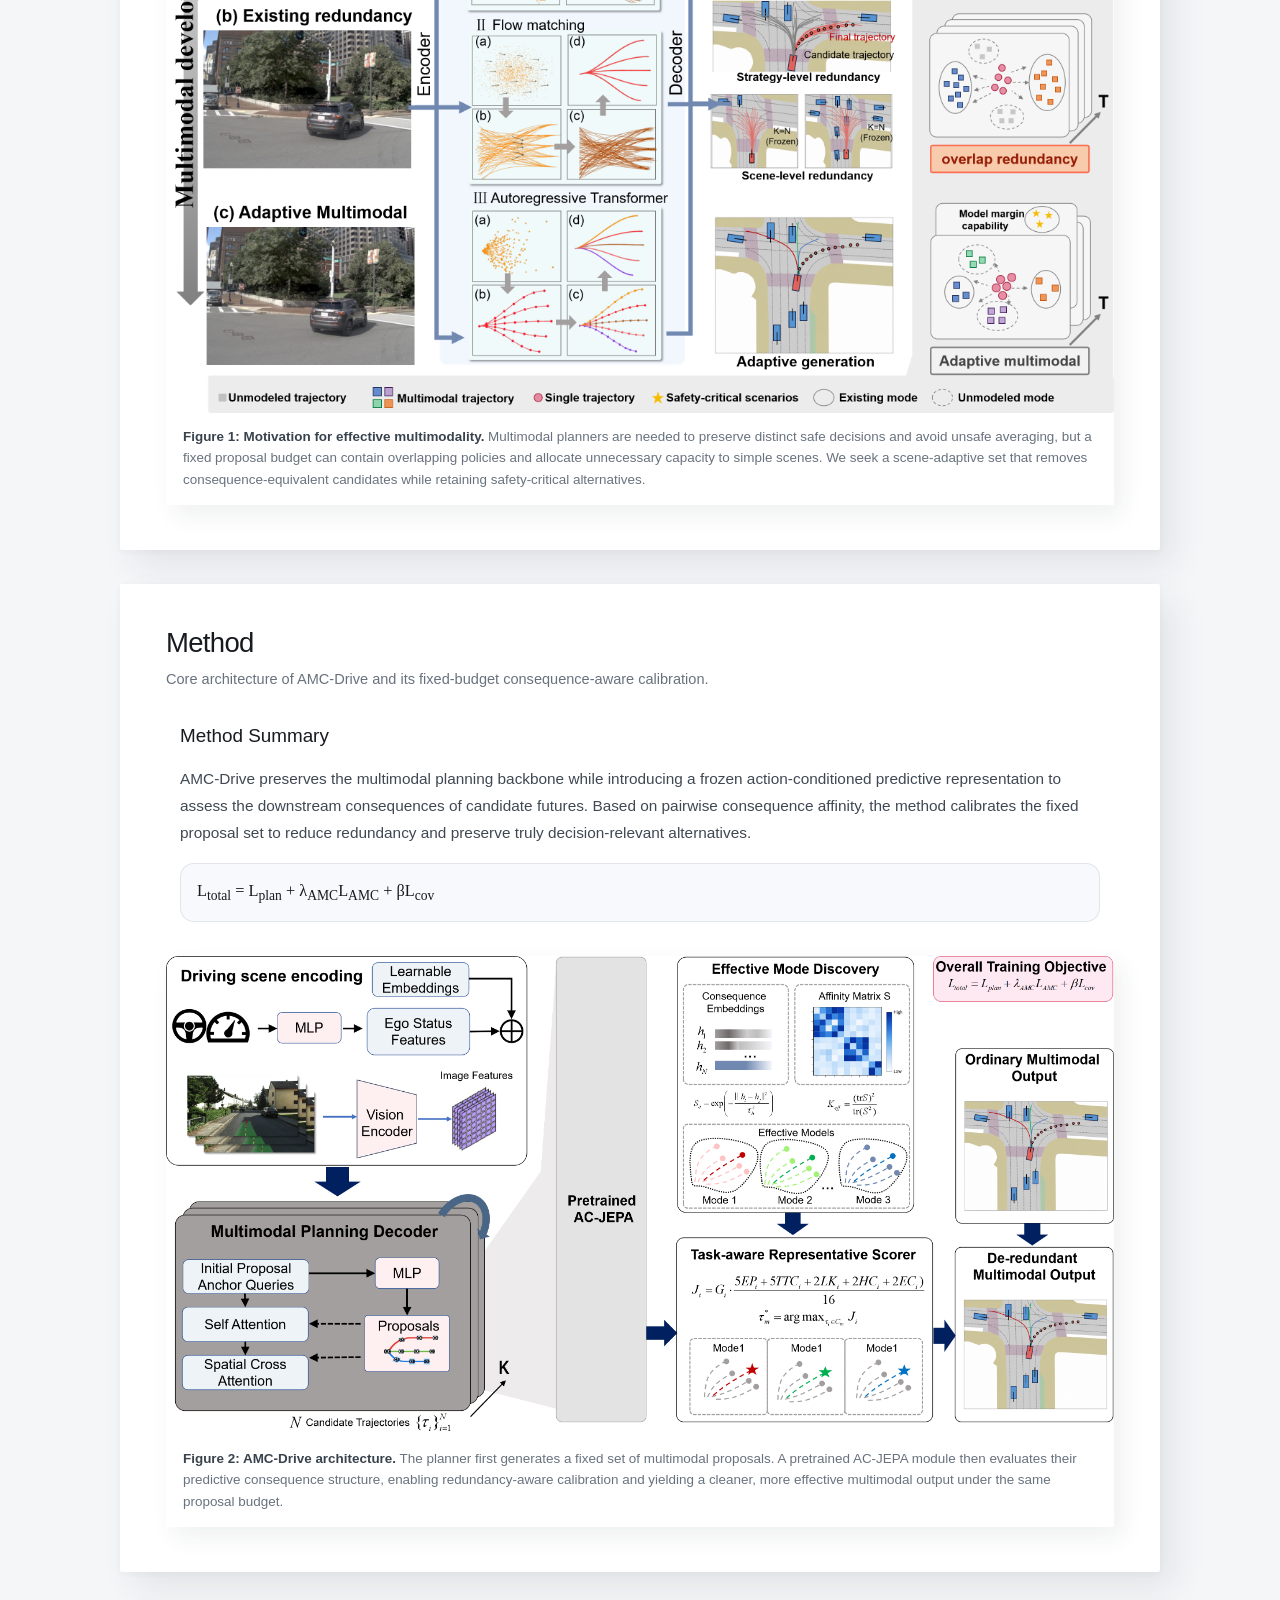
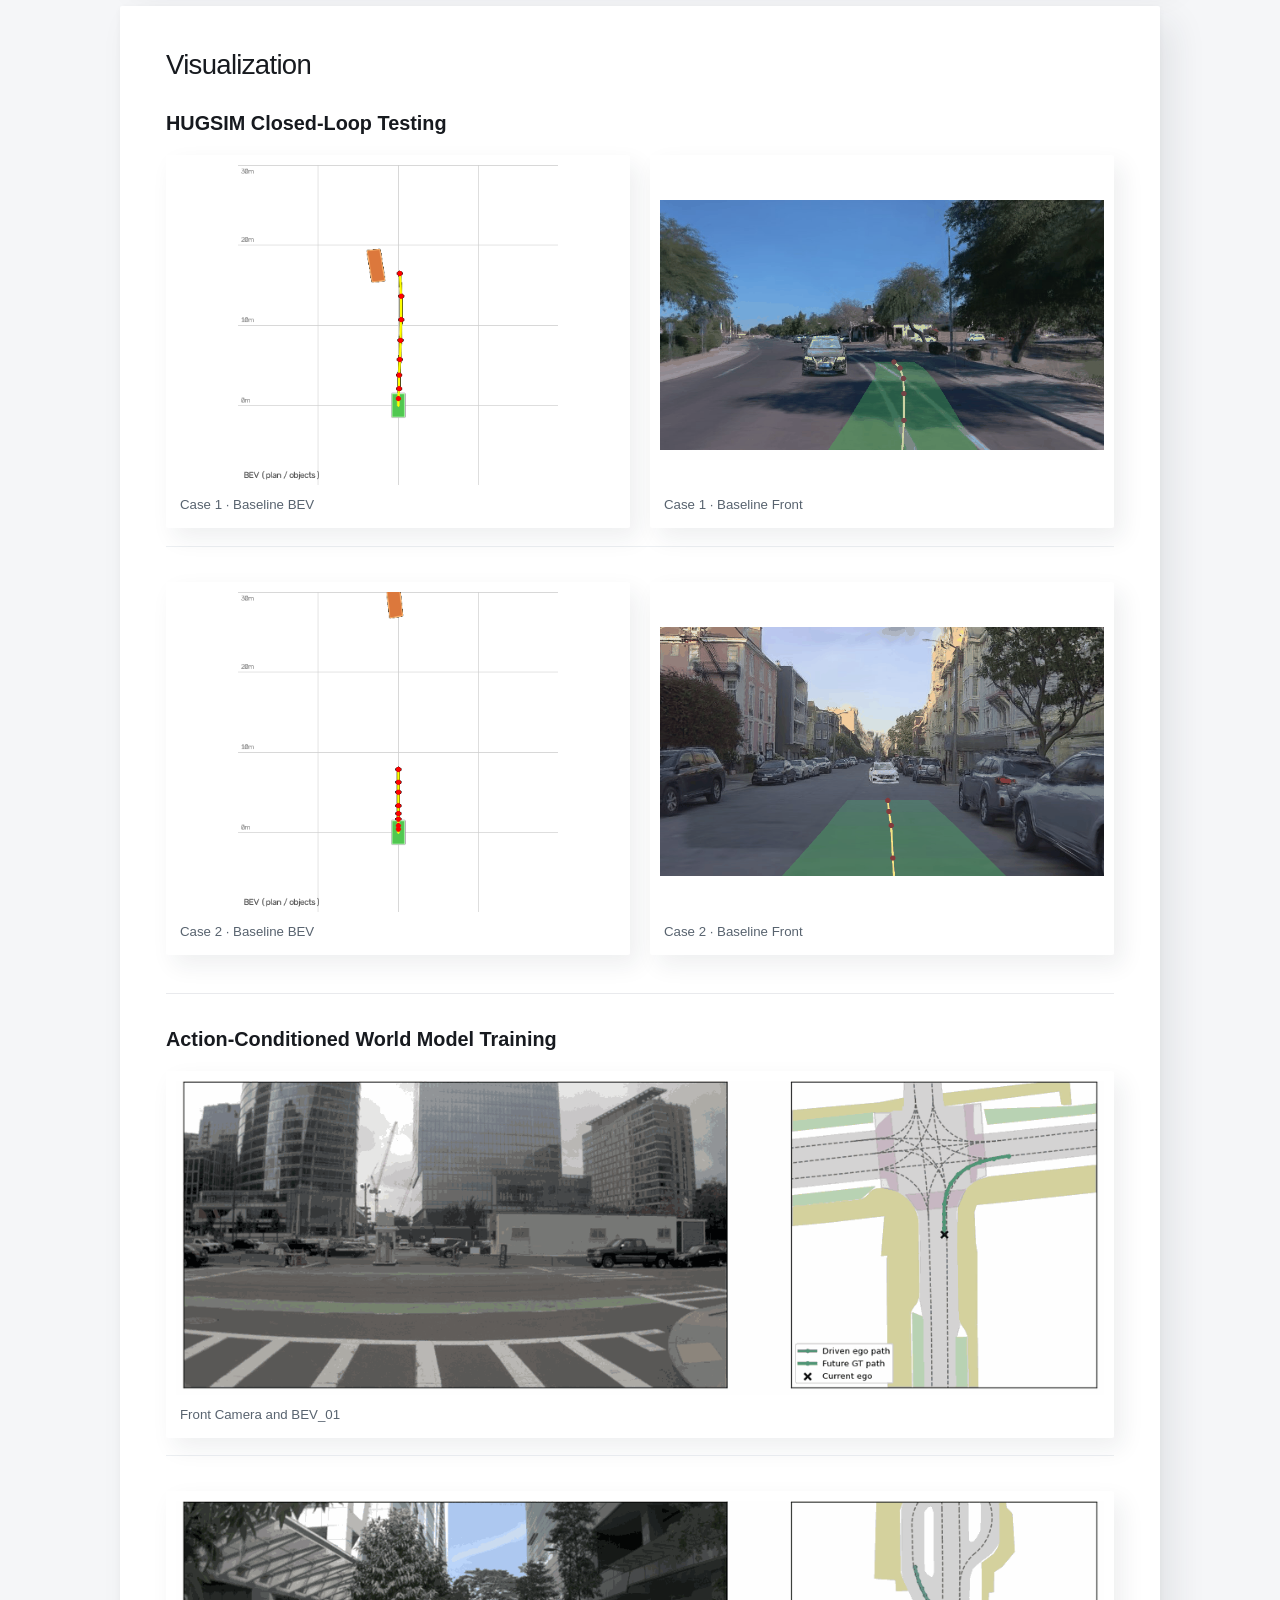
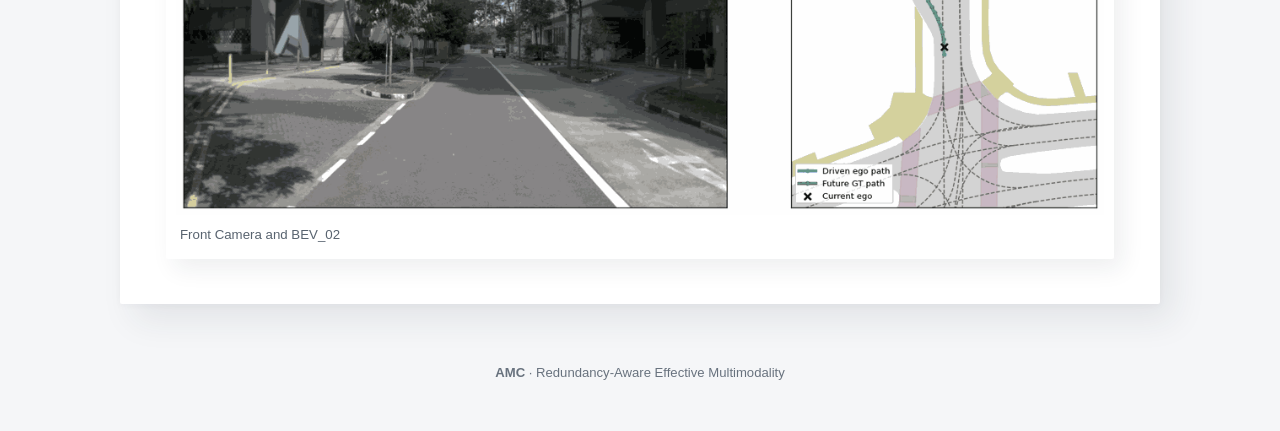
==== commit e6c1061f: "Fix hosted video links and add slides" ====
--- a/docs/index.html
+++ b/docs/index.html
@@ -119,11 +119,12 @@
         </h1>
         <div class="resource-buttons" aria-label="Project resources">
           <a class="resource-button" href="./assets/paper/main.pdf" target="_blank" rel="noopener">Paper</a>
+          <a class="resource-button" href="./assets/lyz_0925talk3.pdf" target="_blank" rel="noopener">Slides</a>
           <details class="video-menu">
             <summary class="resource-button video-menu-toggle">Video</summary>
             <div class="video-menu-options" aria-label="Video language options">
-              <a href="./assets/gifs/AMC_Drive_Chinese_lyz.mp4" target="_blank" rel="noopener">Video · 中文</a>
-              <a href="./assets/gifs/AMC_Drive_English_lyz.mp4" target="_blank" rel="noopener">Video · English</a>
+              <a href="https://media.githubusercontent.com/media/qyshu5356-ui/amc-drive-project-page/main/docs/assets/gifs/AMC_Drive_Chinese_lyz.mp4" target="_blank" rel="noopener">Video · 中文</a>
+              <a href="https://media.githubusercontent.com/media/qyshu5356-ui/amc-drive-project-page/main/docs/assets/gifs/AMC_Drive_English_lyz.mp4" target="_blank" rel="noopener">Video · English</a>
             </div>
           </details>
           <a class="resource-button" href="https://huggingface.co/spaces/AGC2024-P/e2e-driving-navtest" target="_blank" rel="noopener">Model (HF)</a>
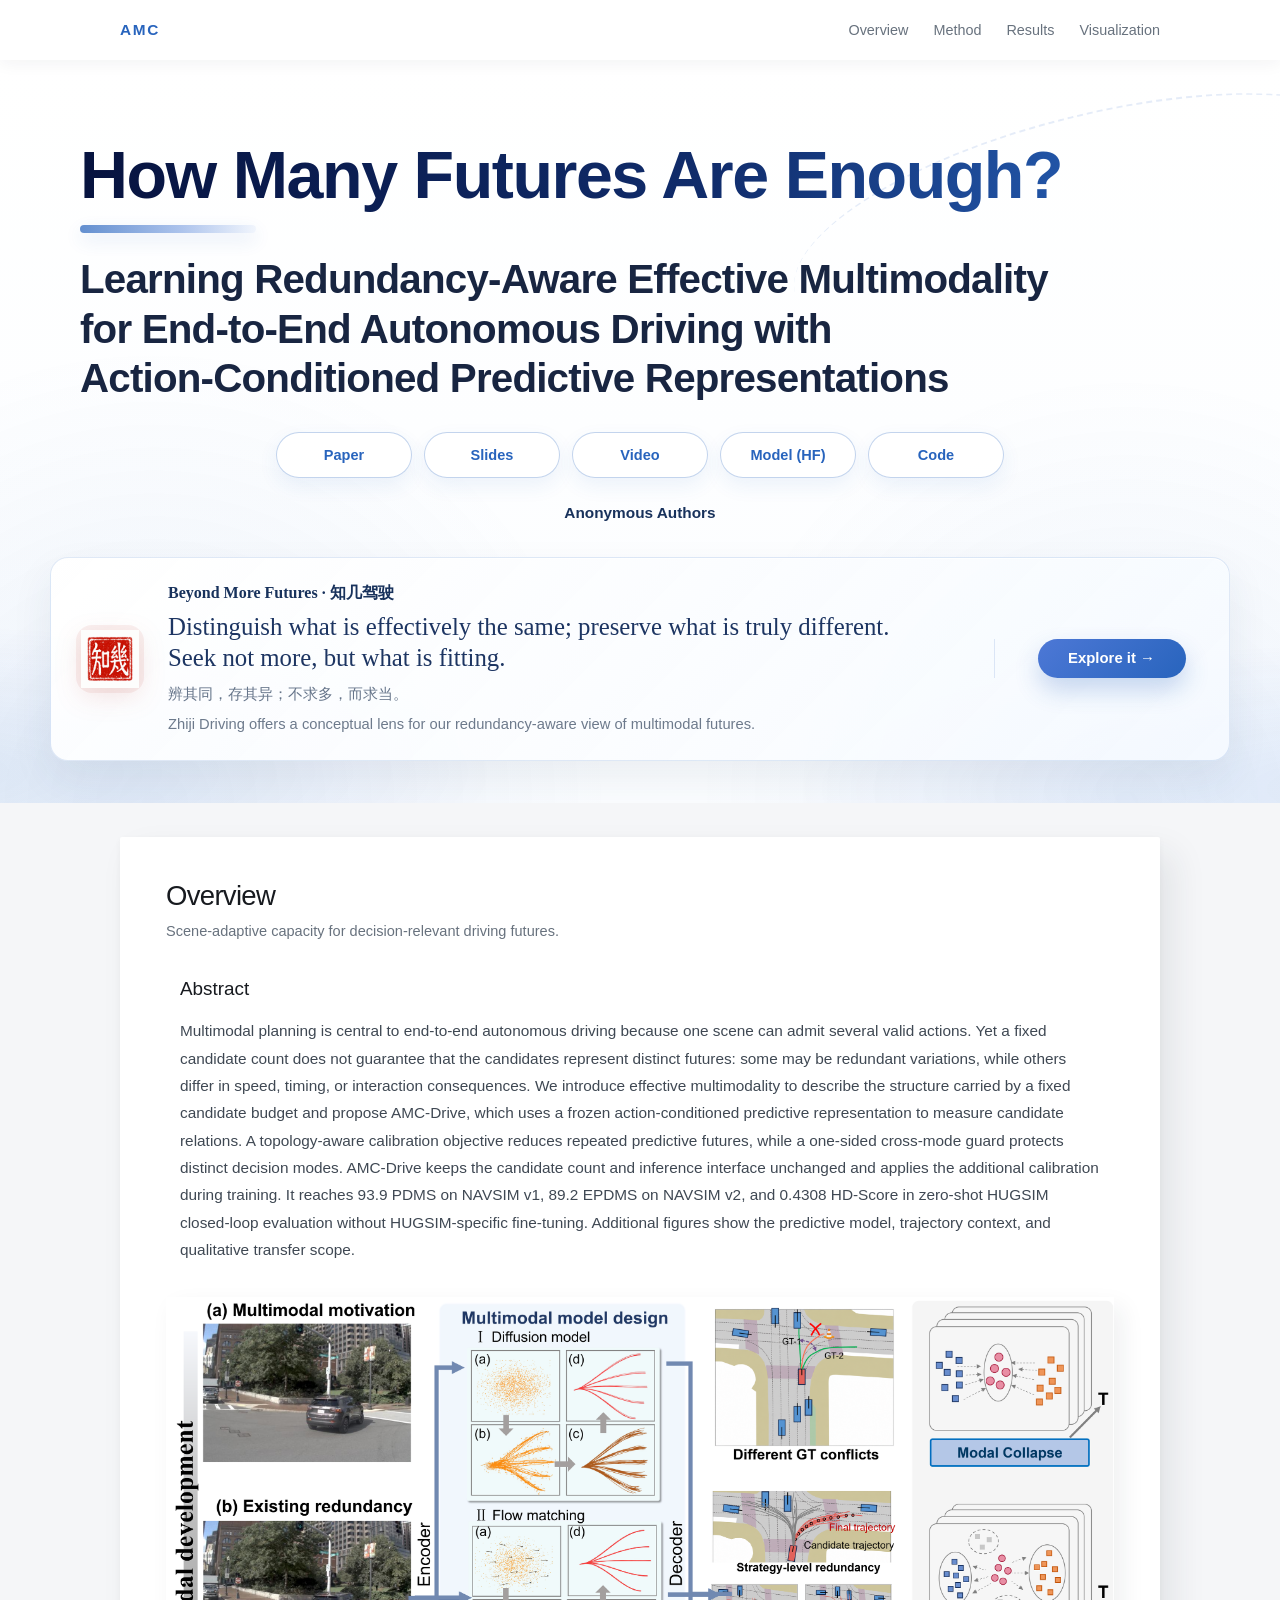
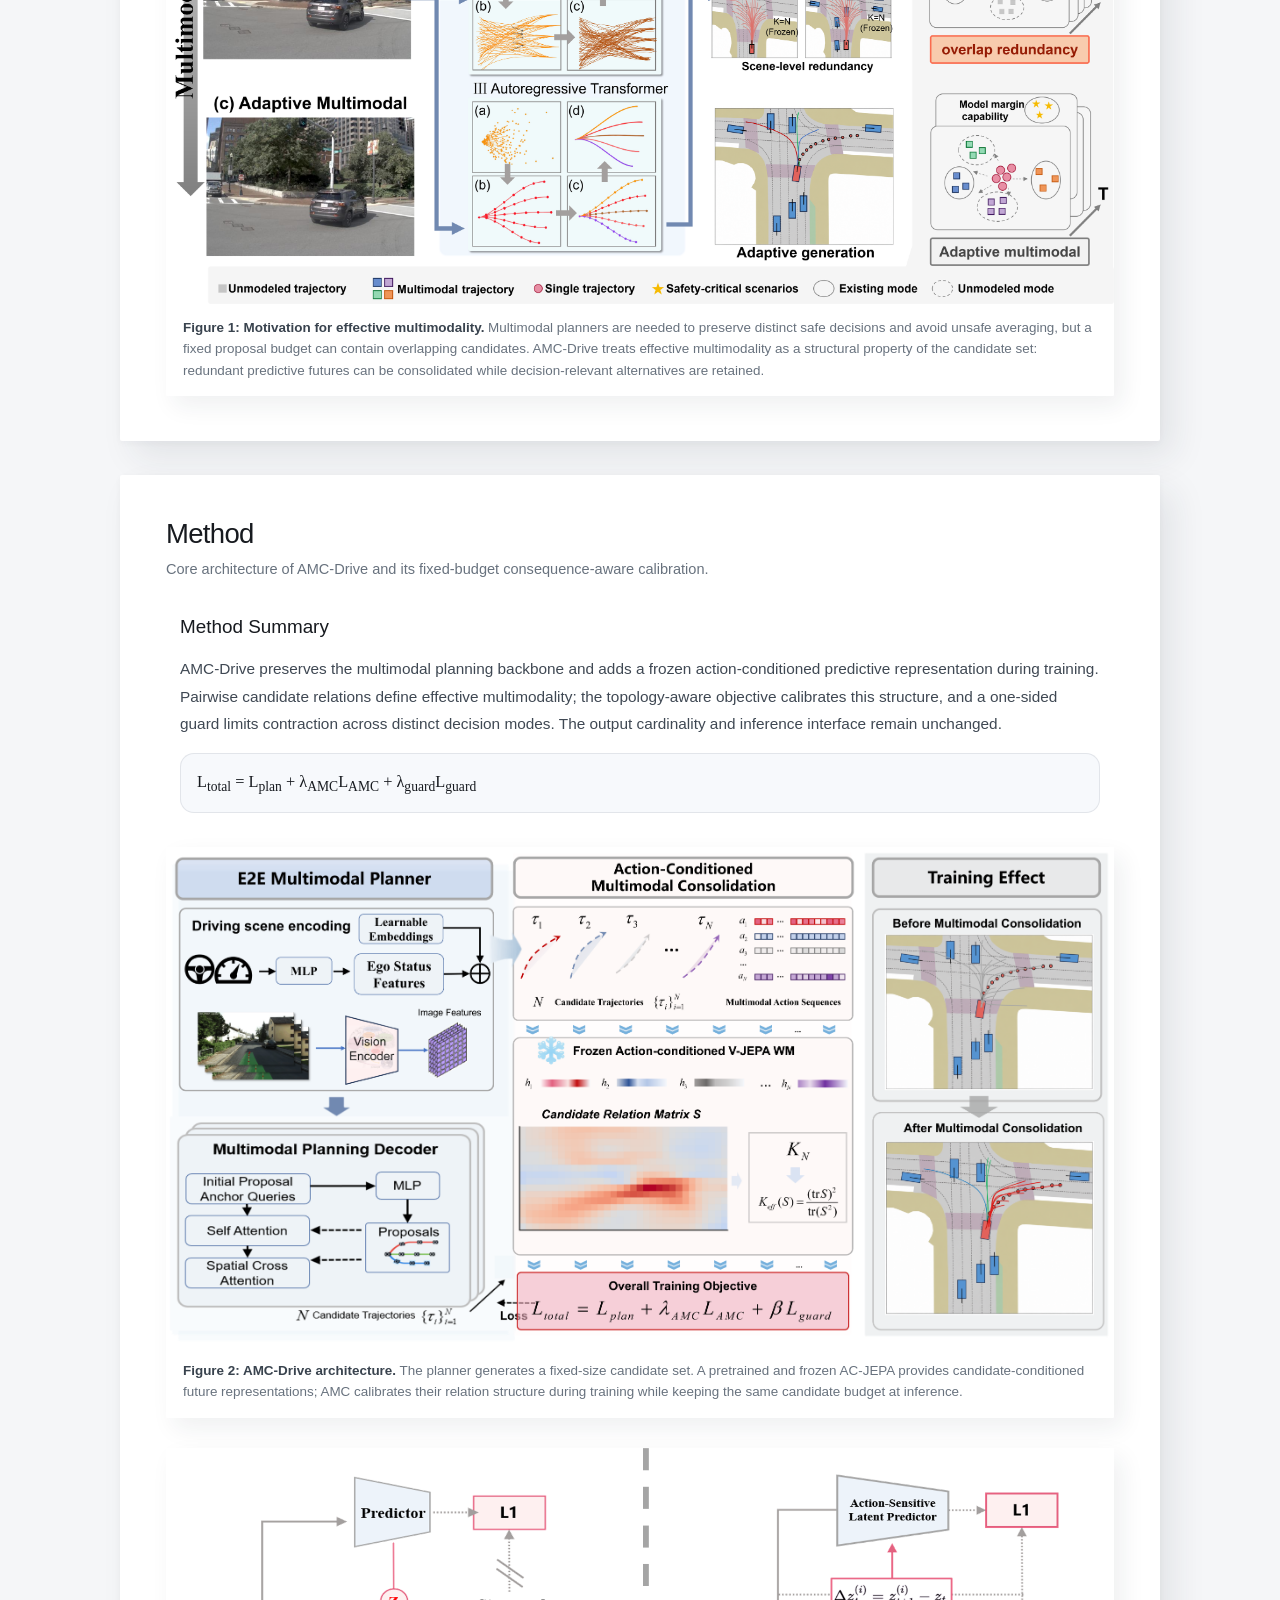
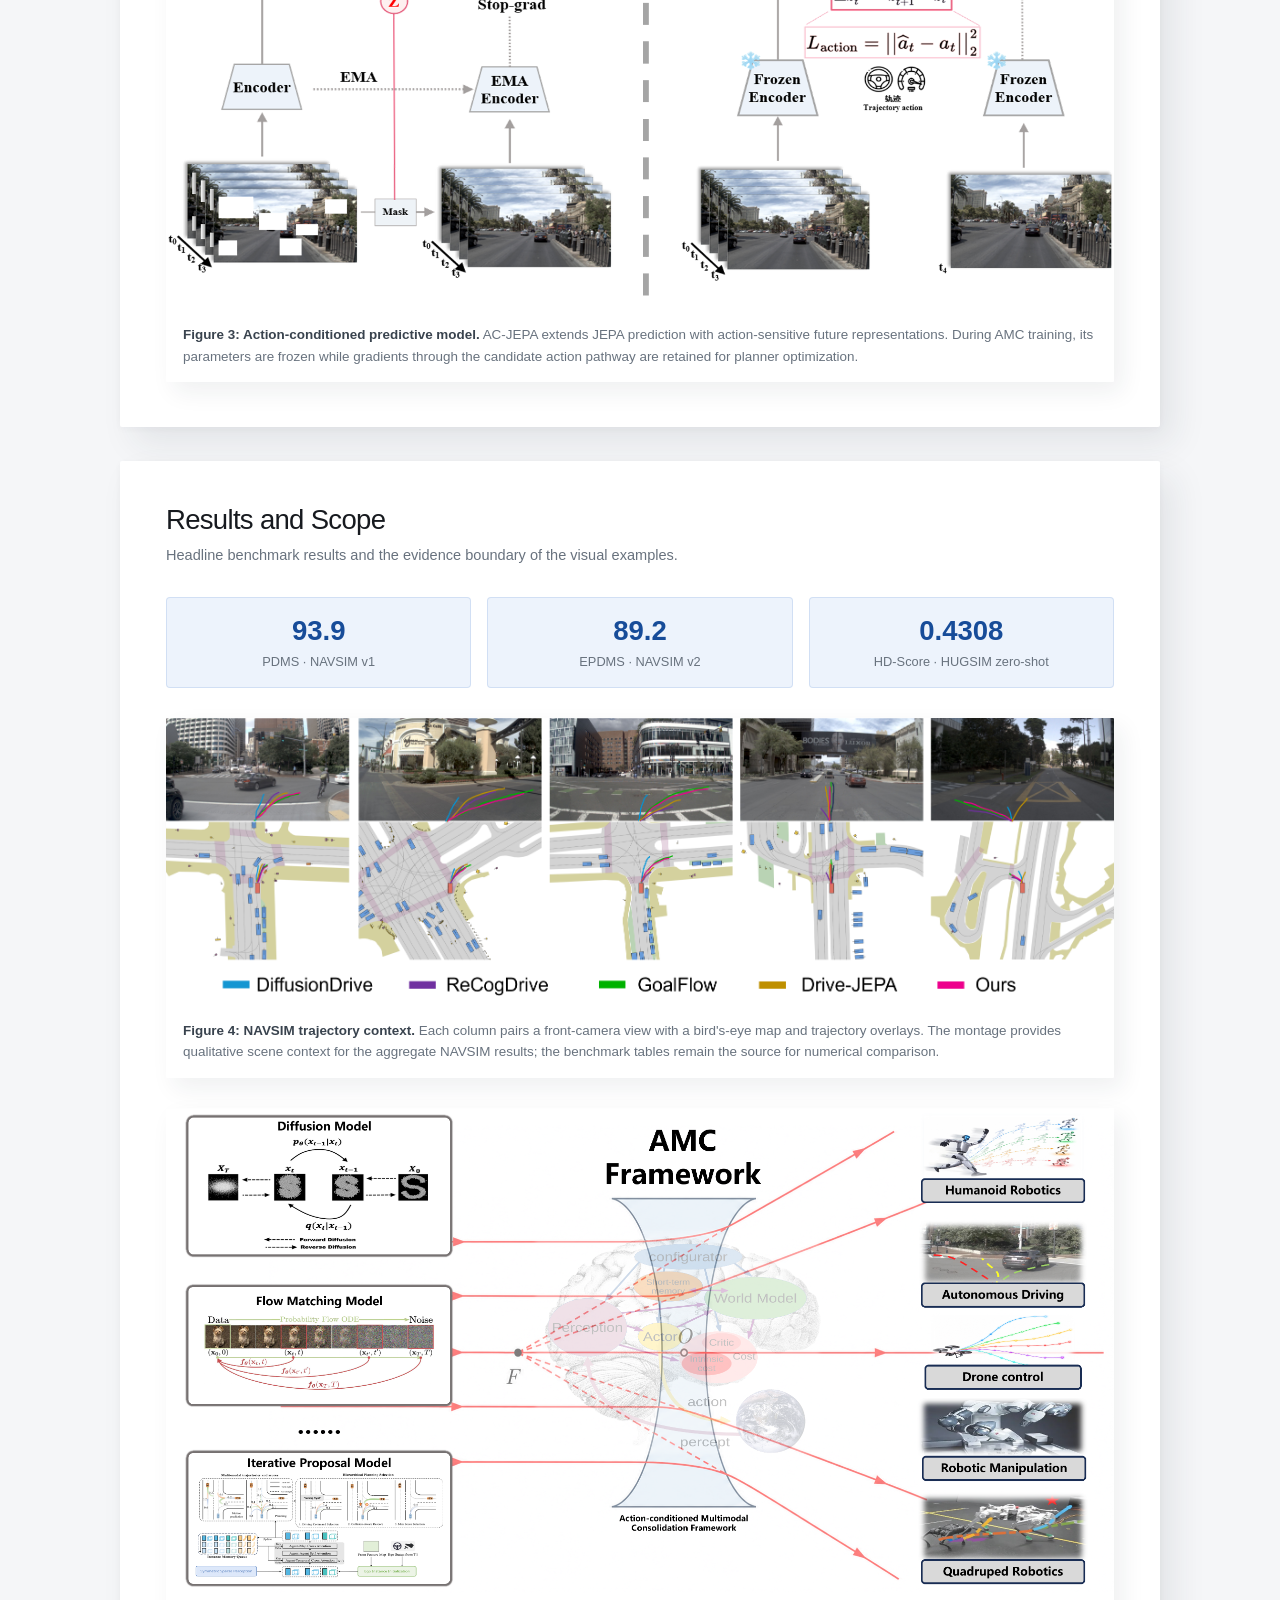
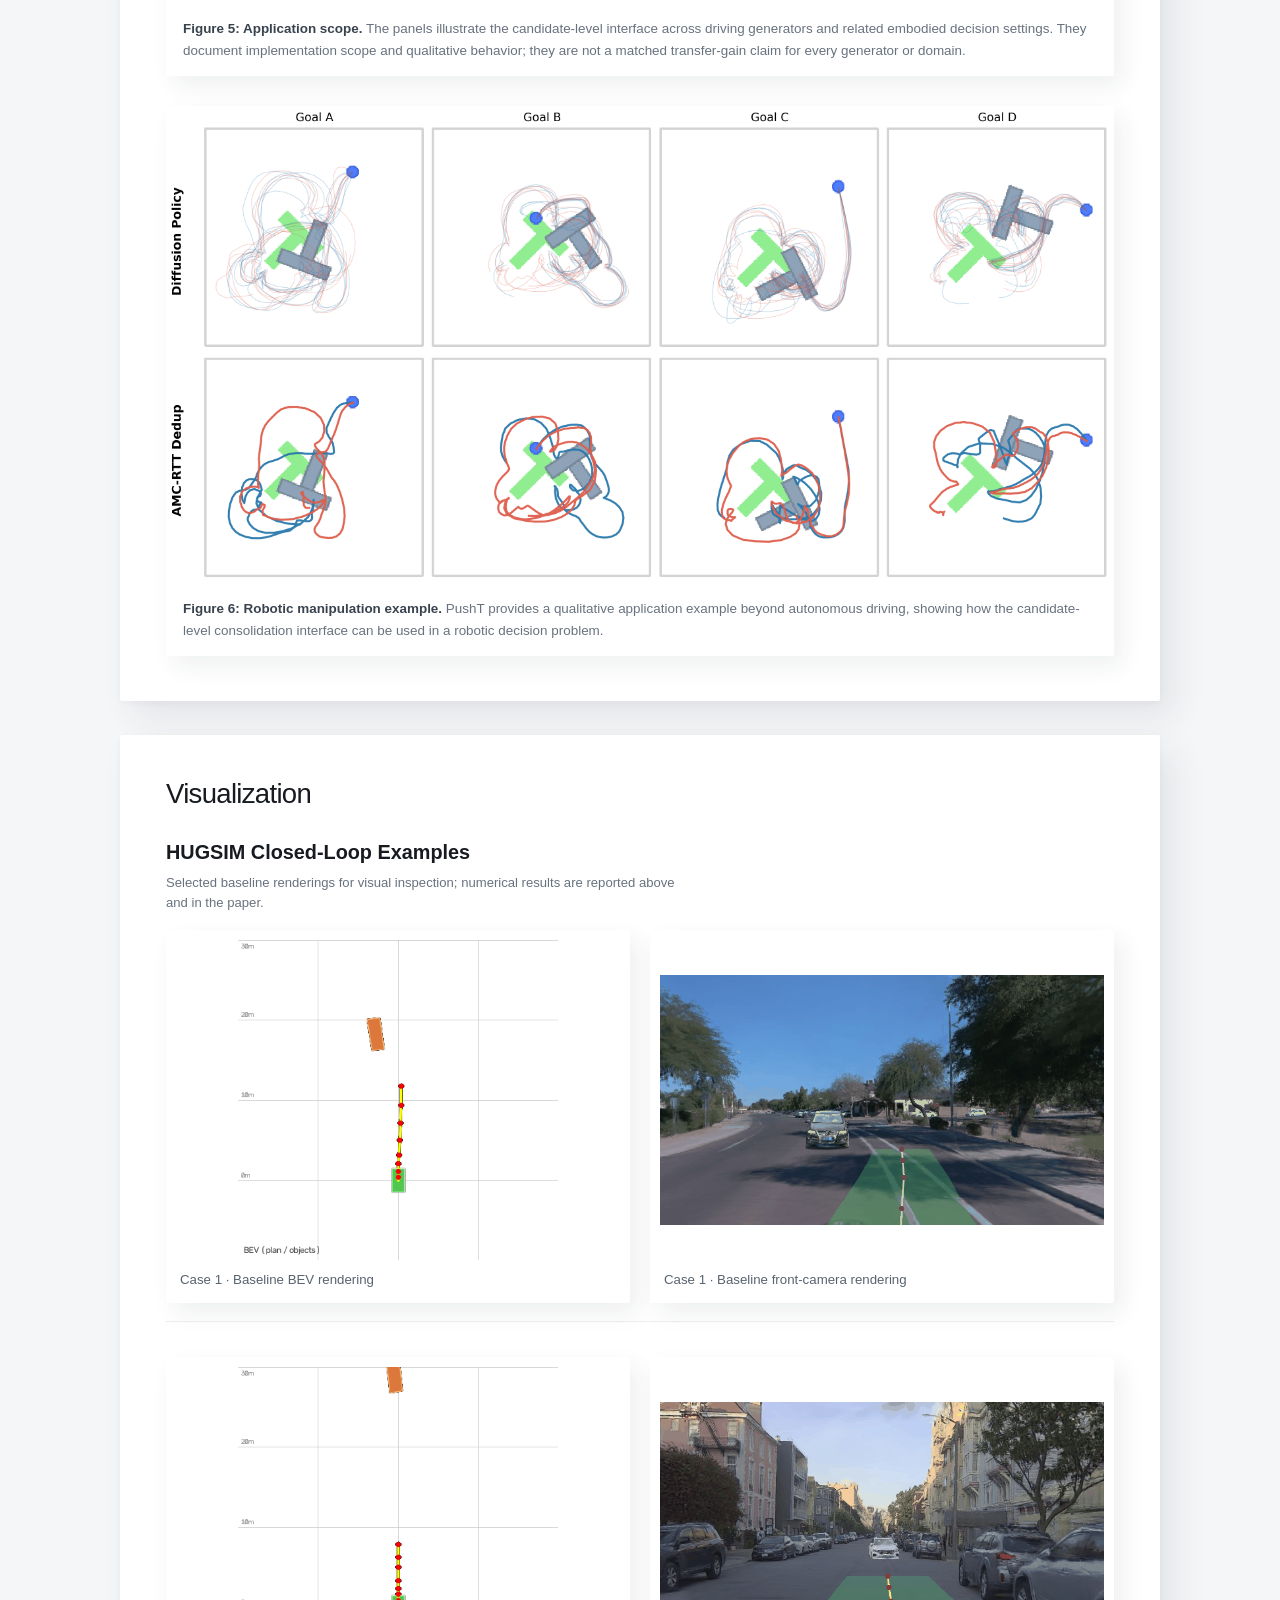
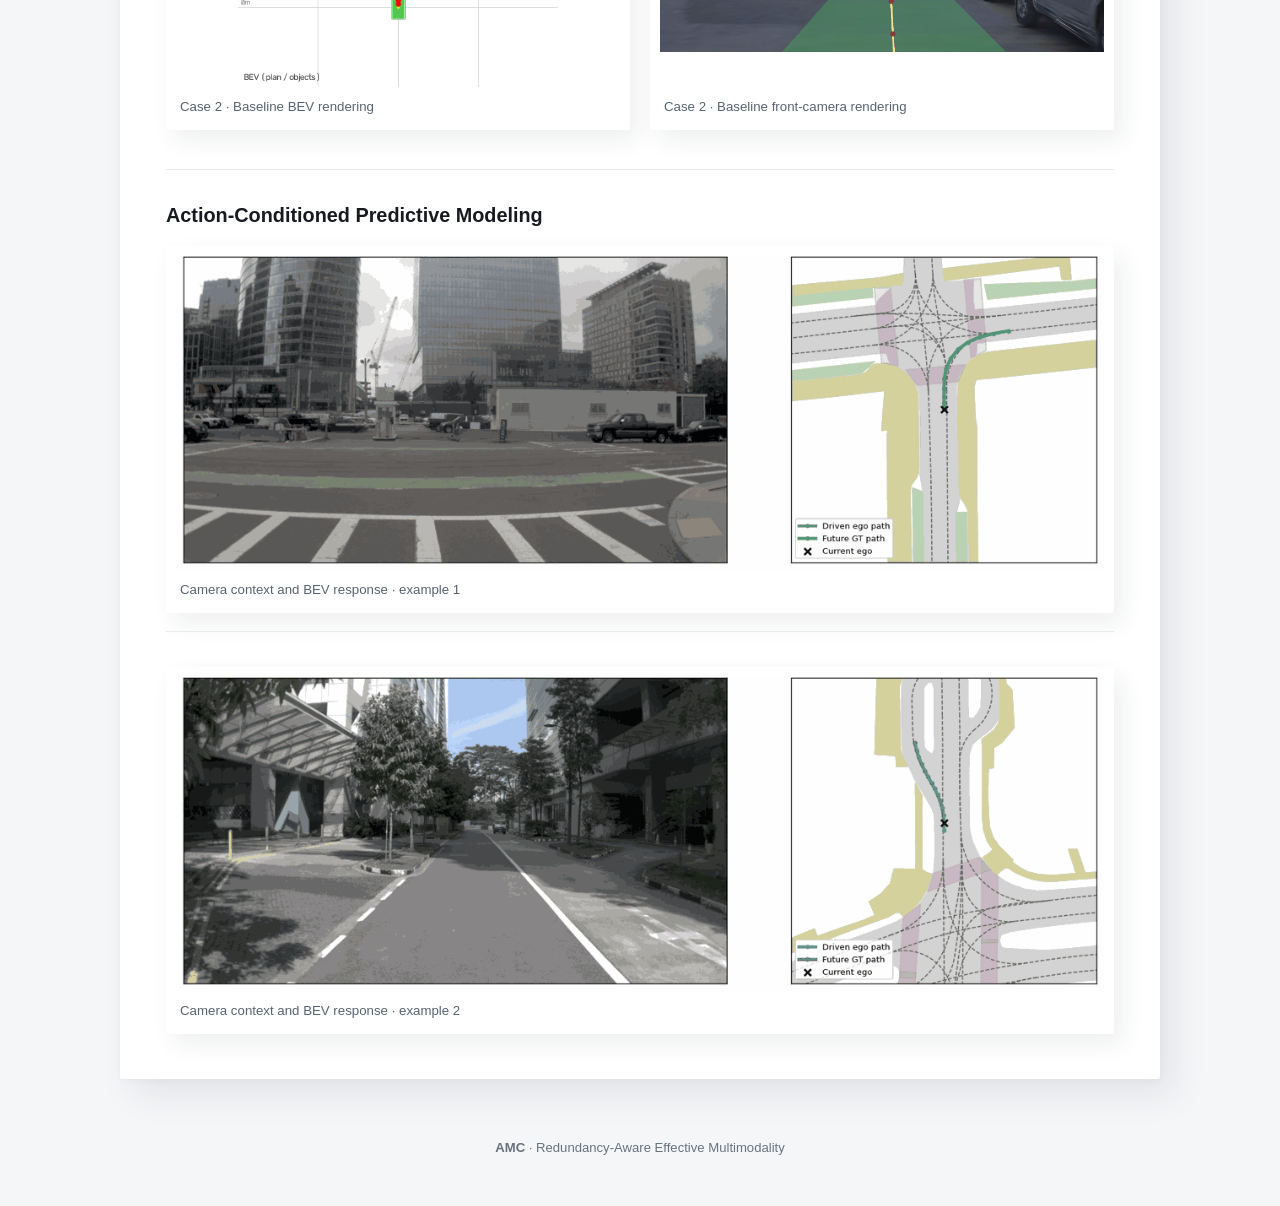
==== commit 55eff627: "Update project page figures and claims" ====
--- a/docs/index.html
+++ b/docs/index.html
@@ -101,6 +101,7 @@
       <nav class="nav-links" aria-label="Page navigation">
         <a href="#overview">Overview</a>
         <a href="#method">Method</a>
+        <a href="#results">Results</a>
         <a href="#demos">Visualization</a>
       </nav>
     </div>
@@ -123,8 +124,8 @@
           <details class="video-menu">
             <summary class="resource-button video-menu-toggle">Video</summary>
             <div class="video-menu-options" aria-label="Video language options">
-              <a href="https://media.githubusercontent.com/media/qyshu5356-ui/amc-drive-project-page/main/docs/assets/gifs/AMC_Drive_Chinese_lyz.mp4" target="_blank" rel="noopener">Video · 中文</a>
-              <a href="https://media.githubusercontent.com/media/qyshu5356-ui/amc-drive-project-page/main/docs/assets/gifs/AMC_Drive_English_lyz.mp4" target="_blank" rel="noopener">Video · English</a>
+              <a href="./video.html?lang=zh">Video · 中文</a>
+              <a href="./video.html?lang=en">Video · English</a>
             </div>
           </details>
           <a class="resource-button" href="https://huggingface.co/spaces/AGC2024-P/e2e-driving-navtest" target="_blank" rel="noopener">Model (HF)</a>
@@ -163,33 +164,23 @@
         <div class="abstract-block">
           <h3>Abstract</h3>
           <p>
-            Multimodal planning has become central to end-to-end autonomous
-            driving because a scene may admit several plausible actions, whereas
-            their conditional average can correspond to none of them. Recent
-            methods have substantially improved the generation and selection of
-            multimodal trajectories, but many practical systems still treat the
-            candidate count as a predefined modeling choice. In reality, the
-          number of decision-relevant alternatives is scene dependent, and
-          multiple trajectories may be geometric variations of nearly
-          interchangeable driving behavior. We study this discrepancy through
-          effective multimodality: the scene-dependent capacity needed to
-          preserve distinct planning choices without allocating proposals to
-          redundant outcomes. We introduce a geometry-proposes,
-          predictive-representations-verify framework for estimating this
-          capacity. Trajectory geometry first identifies candidate pairs that
-          are likely redundant. A frozen action-conditioned predictive model
-          then rolls each candidate forward over multiple latent horizons,
-          providing conditional future-consequence evidence for detecting
-          geometrically similar proposals that should not be merged. A
-          lightweight relation verifier converts this evidence into pairwise
-          redundancy decisions that can support subsequent scene-adaptive
-          representative selection. On held-out redundancy evaluation,
-          multi-horizon predictive evidence rejects 17.6% of geometry-induced
-          false merges while retaining 95% of truly redundant pairs, and 27.7%
-          at 90% retention. These results suggest that predictive
-          representations are most useful not as a universal trajectory
-          metric, but as targeted evidence for distinctions that geometry
-          alone cannot resolve.
+            Multimodal planning is central to end-to-end autonomous driving
+            because one scene can admit several valid actions. Yet a fixed
+            candidate count does not guarantee that the candidates represent
+            distinct futures: some may be redundant variations, while others
+            differ in speed, timing, or interaction consequences. We introduce
+            effective multimodality to describe the structure carried by a
+            fixed candidate budget and propose AMC-Drive, which uses a frozen
+            action-conditioned predictive representation to measure candidate
+            relations. A topology-aware calibration objective reduces repeated
+            predictive futures, while a one-sided cross-mode guard protects
+            distinct decision modes. AMC-Drive keeps the candidate count and
+            inference interface unchanged and applies the additional
+            calibration during training. It reaches 93.9 PDMS on NAVSIM v1,
+            89.2 EPDMS on NAVSIM v2, and 0.4308 HD-Score in zero-shot HUGSIM
+            closed-loop evaluation without HUGSIM-specific fine-tuning.
+            Additional figures show the predictive model, trajectory context,
+            and qualitative transfer scope.
         </p>
       </div>
       <figure class="main-figure">
@@ -198,10 +189,10 @@
           <strong>Figure 1: Motivation for effective multimodality.</strong>
           Multimodal planners are needed to preserve distinct safe decisions
           and avoid unsafe averaging, but a fixed proposal budget can contain
-          overlapping policies and allocate unnecessary capacity to simple
-          scenes. We seek a scene-adaptive set that removes
-          consequence-equivalent candidates while retaining safety-critical
-          alternatives.
+          overlapping candidates. AMC-Drive treats effective multimodality as
+          a structural property of the candidate set: redundant predictive
+          futures can be consolidated while decision-relevant alternatives are
+          retained.
         </figcaption>
       </figure>
     </section>
@@ -214,17 +205,85 @@
       <div class="abstract-block method-summary">
         <h3>Method Summary</h3>
         <p>
-          AMC-Drive preserves the multimodal planning backbone while introducing a frozen action-conditioned predictive representation to assess the downstream consequences of candidate futures. Based on pairwise consequence affinity, the method calibrates the fixed proposal set to reduce redundancy and preserve truly decision-relevant alternatives.
+          AMC-Drive preserves the multimodal planning backbone and adds a
+          frozen action-conditioned predictive representation during training.
+          Pairwise candidate relations define effective multimodality; the
+          topology-aware objective calibrates this structure, and a one-sided
+          guard limits contraction across distinct decision modes. The output
+          cardinality and inference interface remain unchanged.
         </p>
         <div class="formula-box">
-          <code>L<sub>total</sub> = L<sub>plan</sub> + λ<sub>AMC</sub>L<sub>AMC</sub> + βL<sub>cov</sub></code>
+          <code>L<sub>total</sub> = L<sub>plan</sub> + λ<sub>AMC</sub>L<sub>AMC</sub> + λ<sub>guard</sub>L<sub>guard</sub></code>
         </div>
       </div>
       <figure class="main-figure">
         <img src="./assets/figures/amc_drive_method_architecture.png" alt="AMC-Drive method architecture">
         <figcaption>
           <strong>Figure 2: AMC-Drive architecture.</strong>
-          The planner first generates a fixed set of multimodal proposals. A pretrained AC-JEPA module then evaluates their predictive consequence structure, enabling redundancy-aware calibration and yielding a cleaner, more effective multimodal output under the same proposal budget.
+          The planner generates a fixed-size candidate set. A pretrained and
+          frozen AC-JEPA provides candidate-conditioned future representations;
+          AMC calibrates their relation structure during training while keeping
+          the same candidate budget at inference.
+        </figcaption>
+      </figure>
+      <figure class="main-figure">
+        <img src="./assets/figures/2_AC_JEPA.png" alt="Action-conditioned predictive model">
+        <figcaption>
+          <strong>Figure 3: Action-conditioned predictive model.</strong>
+          AC-JEPA extends JEPA prediction with action-sensitive future
+          representations. During AMC training, its parameters are frozen while
+          gradients through the candidate action pathway are retained for
+          planner optimization.
+        </figcaption>
+      </figure>
+    </section>
+
+      <section class="content-panel" id="results">
+      <div class="section-heading">
+        <h2>Results and Scope</h2>
+        <p>Headline benchmark results and the evidence boundary of the visual examples.</p>
+      </div>
+      <div class="result-cards" aria-label="Headline results">
+        <div class="result-card">
+          <strong>93.9</strong>
+          <span>PDMS · NAVSIM v1</span>
+        </div>
+        <div class="result-card">
+          <strong>89.2</strong>
+          <span>EPDMS · NAVSIM v2</span>
+        </div>
+        <div class="result-card">
+          <strong>0.4308</strong>
+          <span>HD-Score · HUGSIM zero-shot</span>
+        </div>
+      </div>
+      <figure class="main-figure">
+        <img src="./assets/figures/3_performance.png" alt="NAVSIM trajectory context comparison">
+        <figcaption>
+          <strong>Figure 4: NAVSIM trajectory context.</strong>
+          Each column pairs a front-camera view with a bird's-eye map and
+          trajectory overlays. The montage provides qualitative scene context
+          for the aggregate NAVSIM results; the benchmark tables remain the
+          source for numerical comparison.
+        </figcaption>
+      </figure>
+      <figure class="main-figure">
+        <img src="./assets/figures/5_feture_applications.png" alt="Cross-generator and cross-domain application scope">
+        <figcaption>
+          <strong>Figure 5: Application scope.</strong>
+          The panels illustrate the candidate-level interface across driving
+          generators and related embodied decision settings. They document
+          implementation scope and qualitative behavior; they are not a
+          matched transfer-gain claim for every generator or domain.
+        </figcaption>
+      </figure>
+      <figure class="main-figure">
+        <img src="./assets/figures/4_application_in_robo.png" alt="AMC application in robotic manipulation">
+        <figcaption>
+          <strong>Figure 6: Robotic manipulation example.</strong>
+          PushT provides a qualitative application example beyond autonomous
+          driving, showing how the candidate-level consolidation interface can
+          be used in a robotic decision problem.
         </figcaption>
       </figure>
     </section>
@@ -236,18 +295,19 @@
 
       <div class="visualization-subsection hugsim-visualization">
         <div class="visualization-subsection-heading">
-          <h3>HUGSIM Closed-Loop Testing</h3>
+          <h3>HUGSIM Closed-Loop Examples</h3>
+          <p class="visualization-note">Selected baseline renderings for visual inspection; numerical results are reported above and in the paper.</p>
         </div>
 
         <div class="demo-category">
           <div class="demo-grid">
             <figure class="demo-item">
               <img src="./assets/gifs/case01_baseline_bev.gif" alt="Case 1 baseline BEV" loading="lazy">
-              <figcaption>Case 1 · Baseline BEV</figcaption>
+              <figcaption>Case 1 · Baseline BEV rendering</figcaption>
             </figure>
             <figure class="demo-item">
               <img src="./assets/gifs/case01_baseline_front.gif" alt="Case 1 baseline front view" loading="lazy">
-              <figcaption>Case 1 · Baseline Front</figcaption>
+              <figcaption>Case 1 · Baseline front-camera rendering</figcaption>
             </figure>
           </div>
         </div>
@@ -256,11 +316,11 @@
           <div class="demo-grid">
             <figure class="demo-item">
               <img src="./assets/gifs/case02_baseline_bev.gif" alt="Case 2 baseline BEV" loading="lazy">
-              <figcaption>Case 2 · Baseline BEV</figcaption>
+              <figcaption>Case 2 · Baseline BEV rendering</figcaption>
             </figure>
             <figure class="demo-item">
               <img src="./assets/gifs/case02_baseline_front.gif" alt="Case 2 baseline front view" loading="lazy">
-              <figcaption>Case 2 · Baseline Front</figcaption>
+              <figcaption>Case 2 · Baseline front-camera rendering</figcaption>
             </figure>
           </div>
         </div>
@@ -268,14 +328,14 @@
 
       <div class="visualization-subsection world-model-visualization">
         <div class="visualization-subsection-heading">
-          <h3>Action-Conditioned World Model Training</h3>
+          <h3>Action-Conditioned Predictive Modeling</h3>
         </div>
 
         <div class="demo-category">
           <div class="demo-grid">
             <figure class="demo-item">
               <img src="./assets/gifs/action_conditioned_world_model_01.gif" alt="Action-conditioned world model training visualization 01" loading="lazy">
-              <figcaption>Front Camera and BEV_01</figcaption>
+              <figcaption>Camera context and BEV response · example 1</figcaption>
             </figure>
           </div>
         </div>
@@ -284,7 +344,7 @@
           <div class="demo-grid">
             <figure class="demo-item">
               <img src="./assets/gifs/action_conditioned_world_model_02.gif" alt="Action-conditioned world model training visualization 02" loading="lazy">
-              <figcaption>Front Camera and BEV_02</figcaption>
+              <figcaption>Camera context and BEV response · example 2</figcaption>
             </figure>
           </div>
         </div>
--- a/docs/assets/css/style.css
+++ b/docs/assets/css/style.css
@@ -829,6 +829,45 @@
 
 
 /* =========================================================
+   HEADLINE RESULTS
+   ========================================================= */
+
+.result-cards {
+  display: grid;
+  grid-template-columns: repeat(3, minmax(0, 1fr));
+  gap: 16px;
+  margin: 0 auto 30px;
+}
+
+
+.result-card {
+  padding: 18px 20px 16px;
+  background: var(--accent-soft);
+  border: 1px solid rgba(40, 100, 189, 0.14);
+  border-radius: 4px;
+  text-align: center;
+}
+
+
+.result-card strong {
+  display: block;
+  color: var(--accent-dark);
+  font-size: 1.72rem;
+  line-height: 1.1;
+  font-weight: 750;
+}
+
+
+.result-card span {
+  display: block;
+  margin-top: 7px;
+  color: var(--muted);
+  font-size: 0.8rem;
+  line-height: 1.45;
+}
+
+
+/* =========================================================
    RESULTS
    ========================================================= */
 
@@ -1102,6 +1141,15 @@
 }
 
 
+.visualization-note {
+  max-width: 520px;
+  margin: 7px 0 0;
+  color: var(--muted);
+  font-size: 0.82rem;
+  line-height: 1.5;
+}
+
+
 /* =========================================================
    ACKNOWLEDGMENTS
    ========================================================= */
@@ -1393,6 +1441,12 @@
   }
 
 
+  .result-cards {
+    grid-template-columns: 1fr;
+    gap: 10px;
+  }
+
+
   .main-figure figcaption {
     padding: 11px 12px 13px;
   }
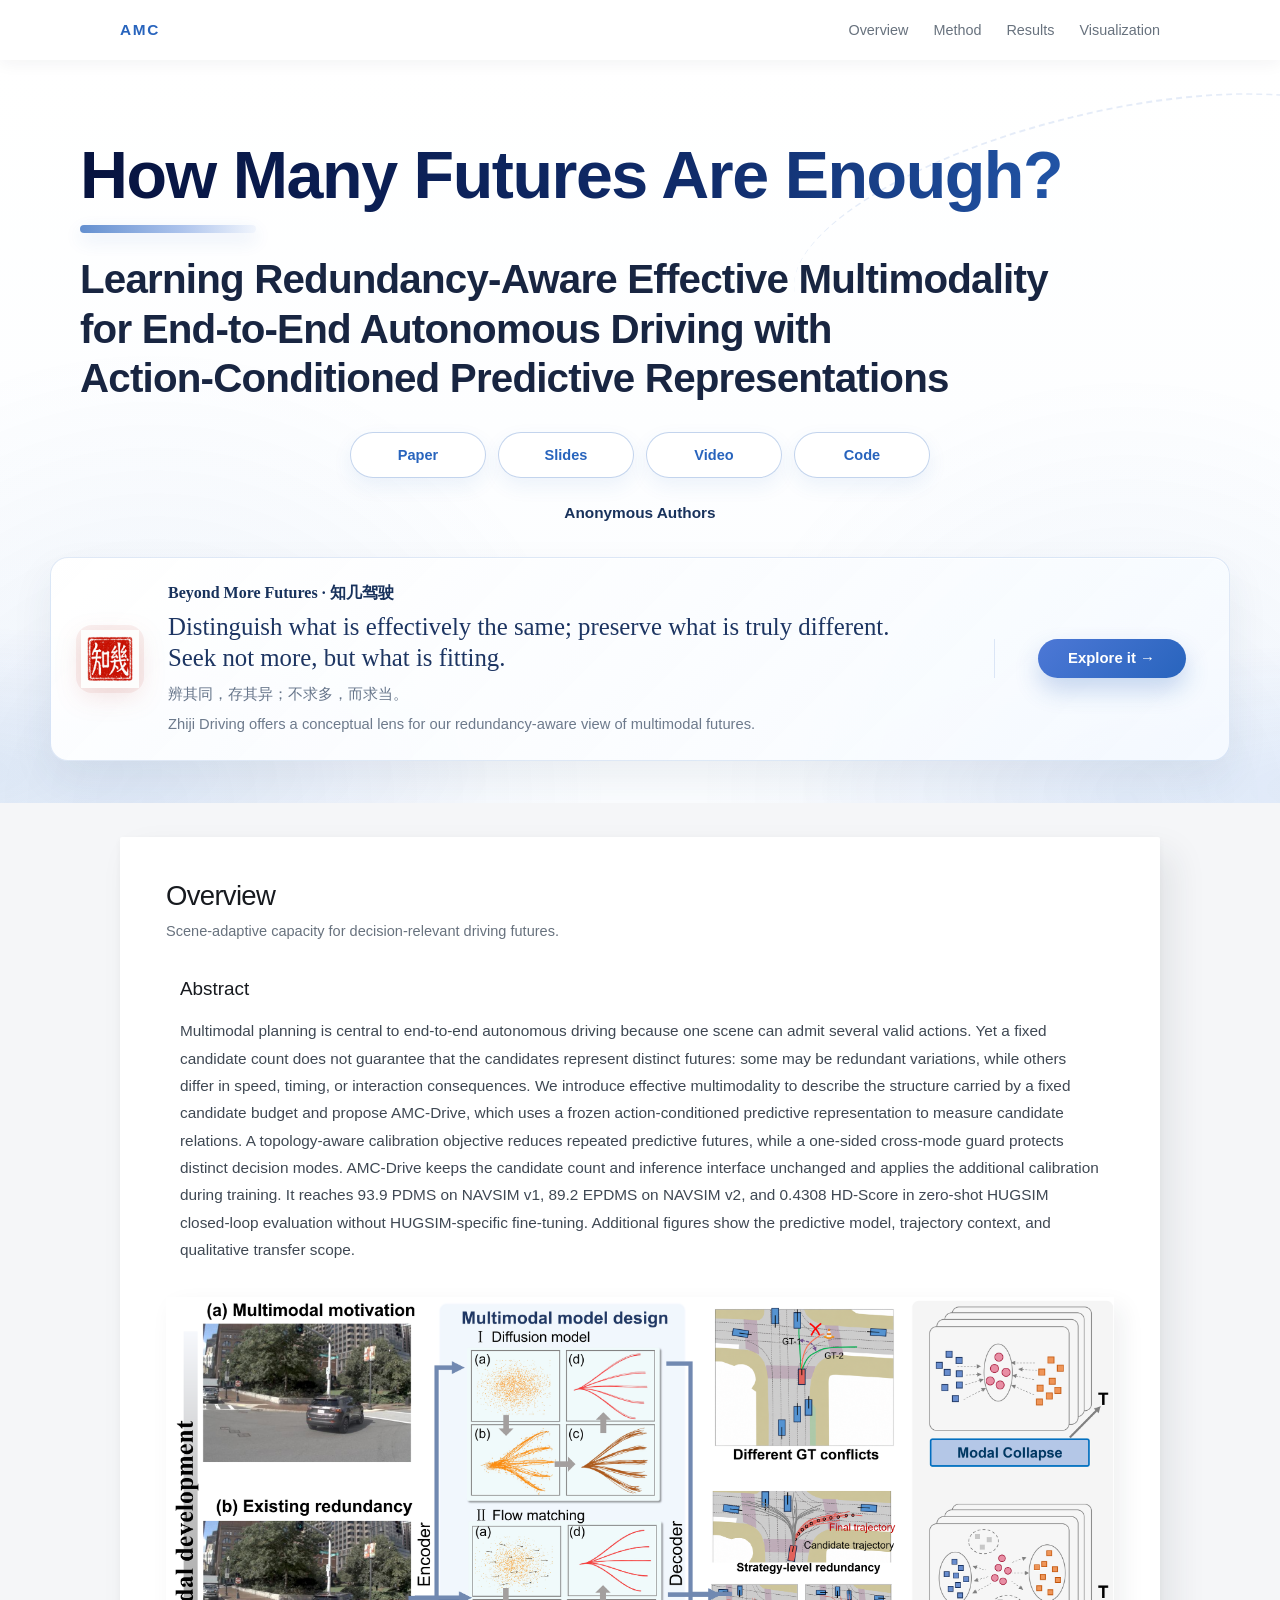
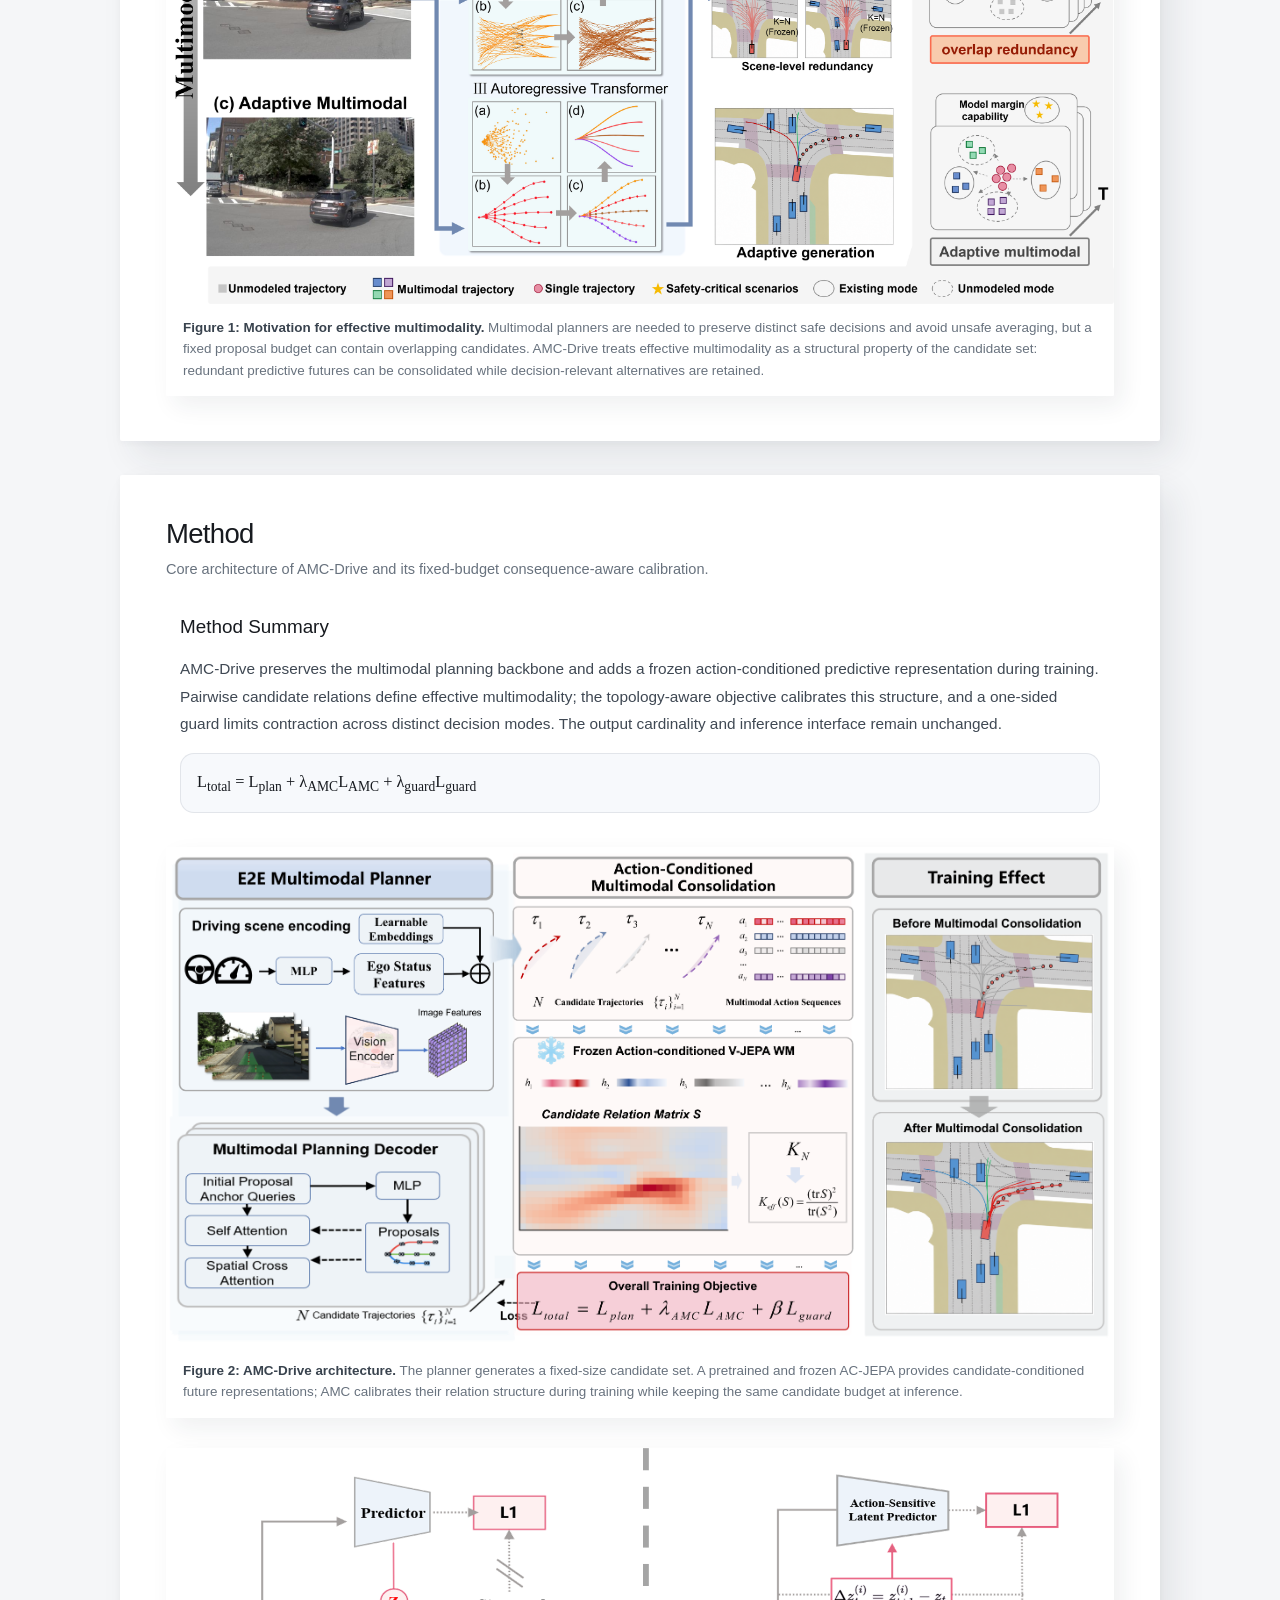
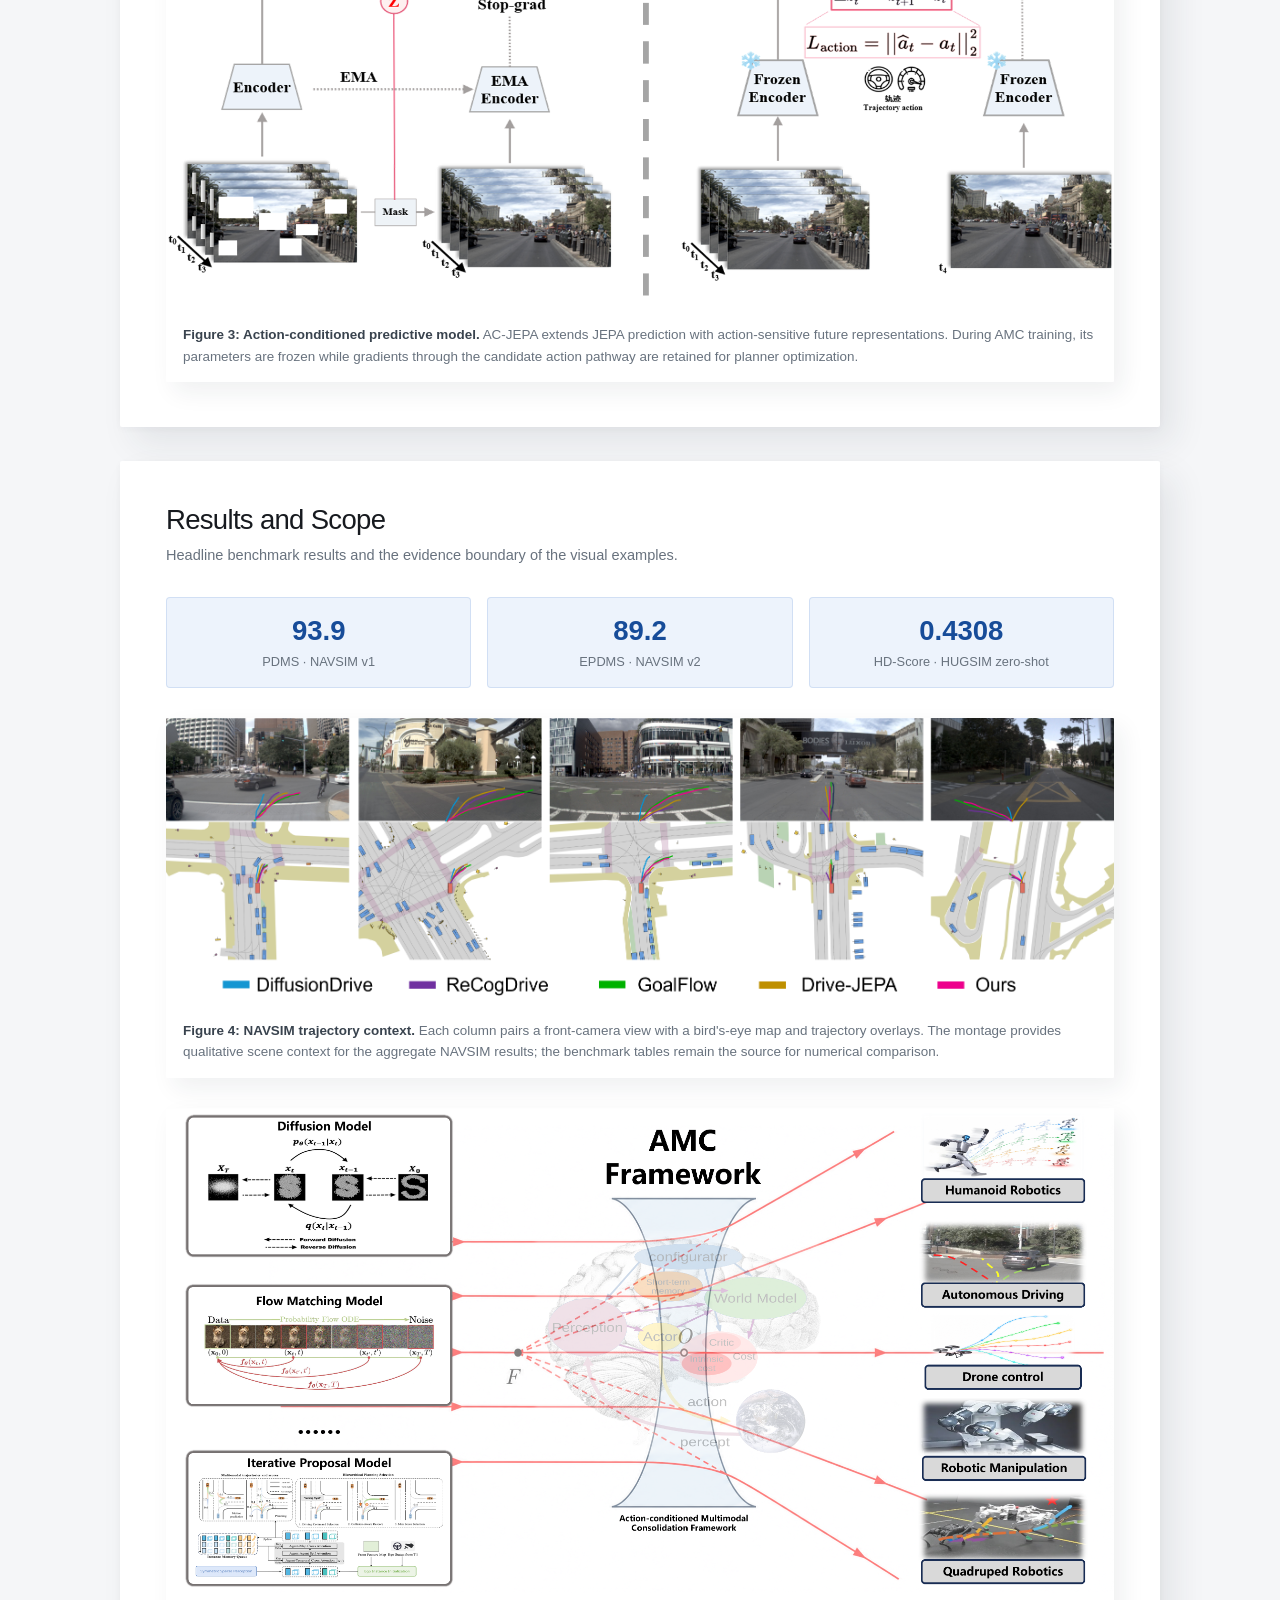
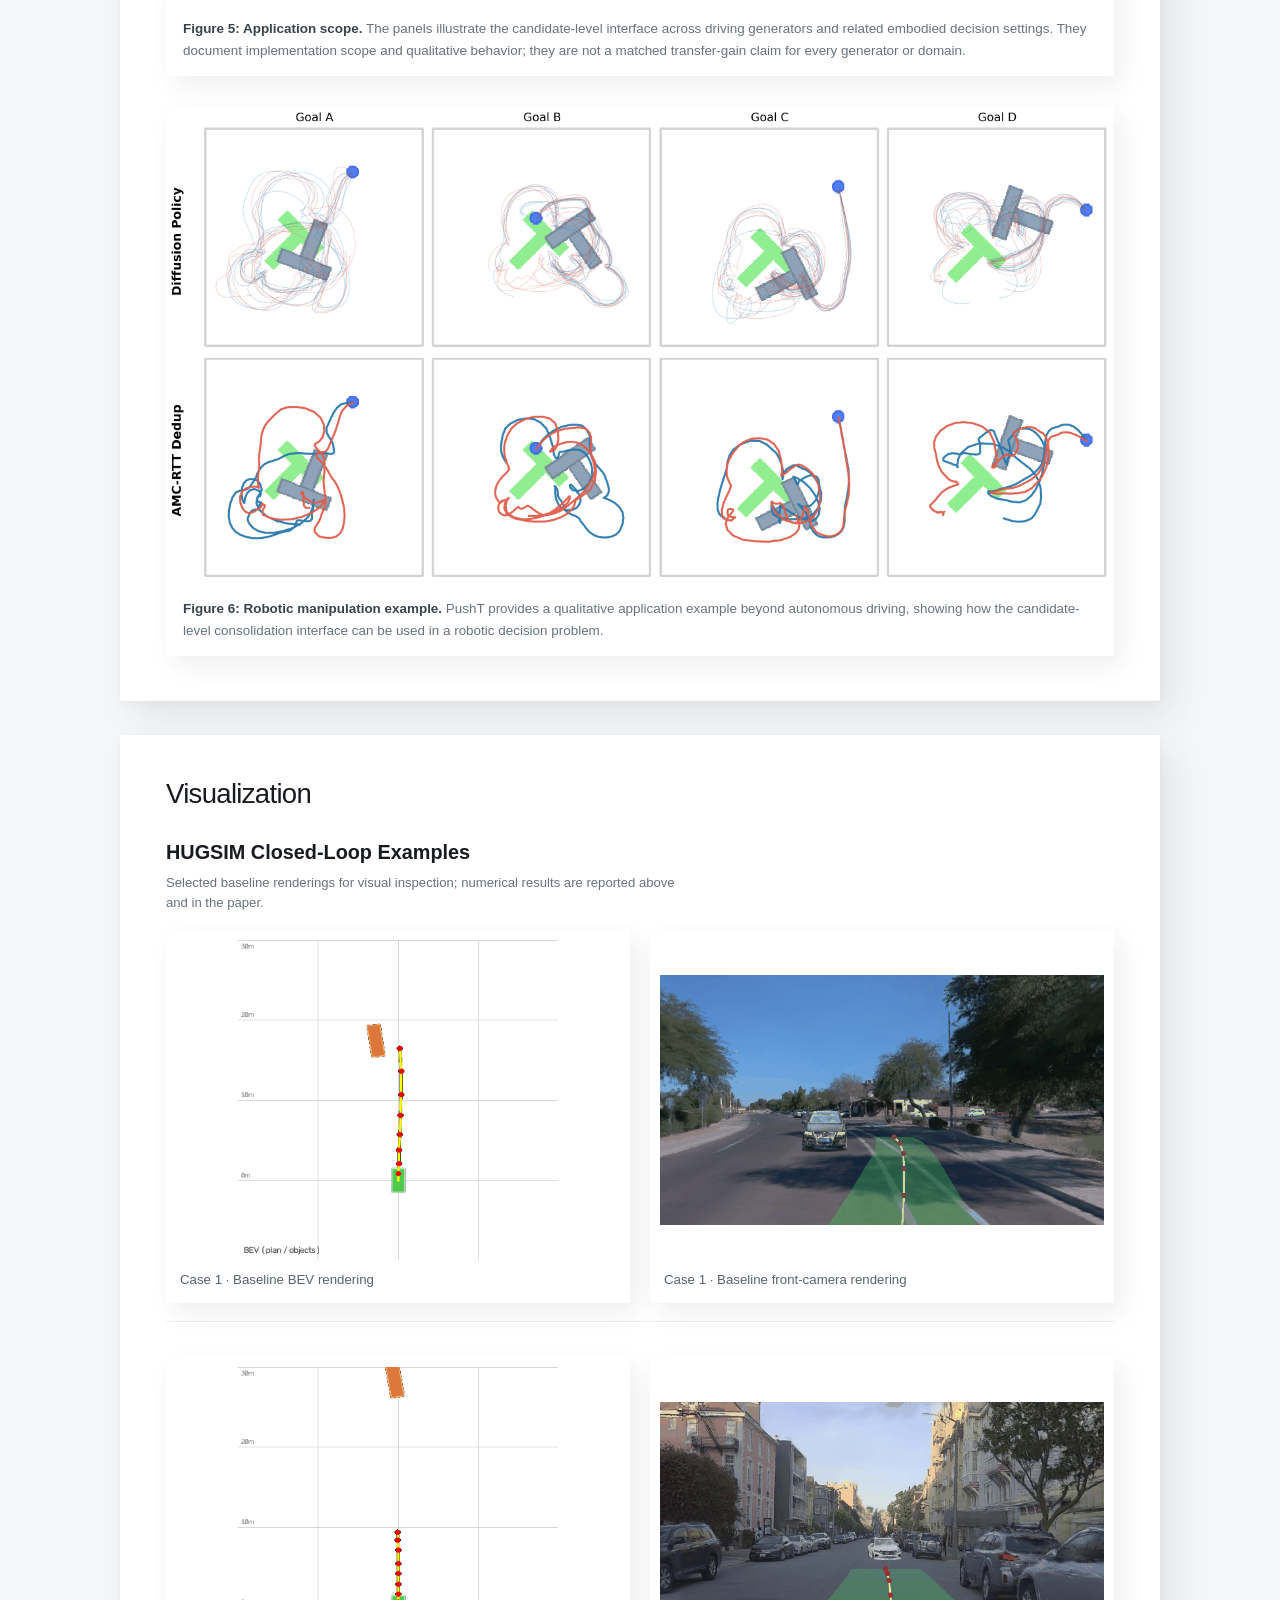
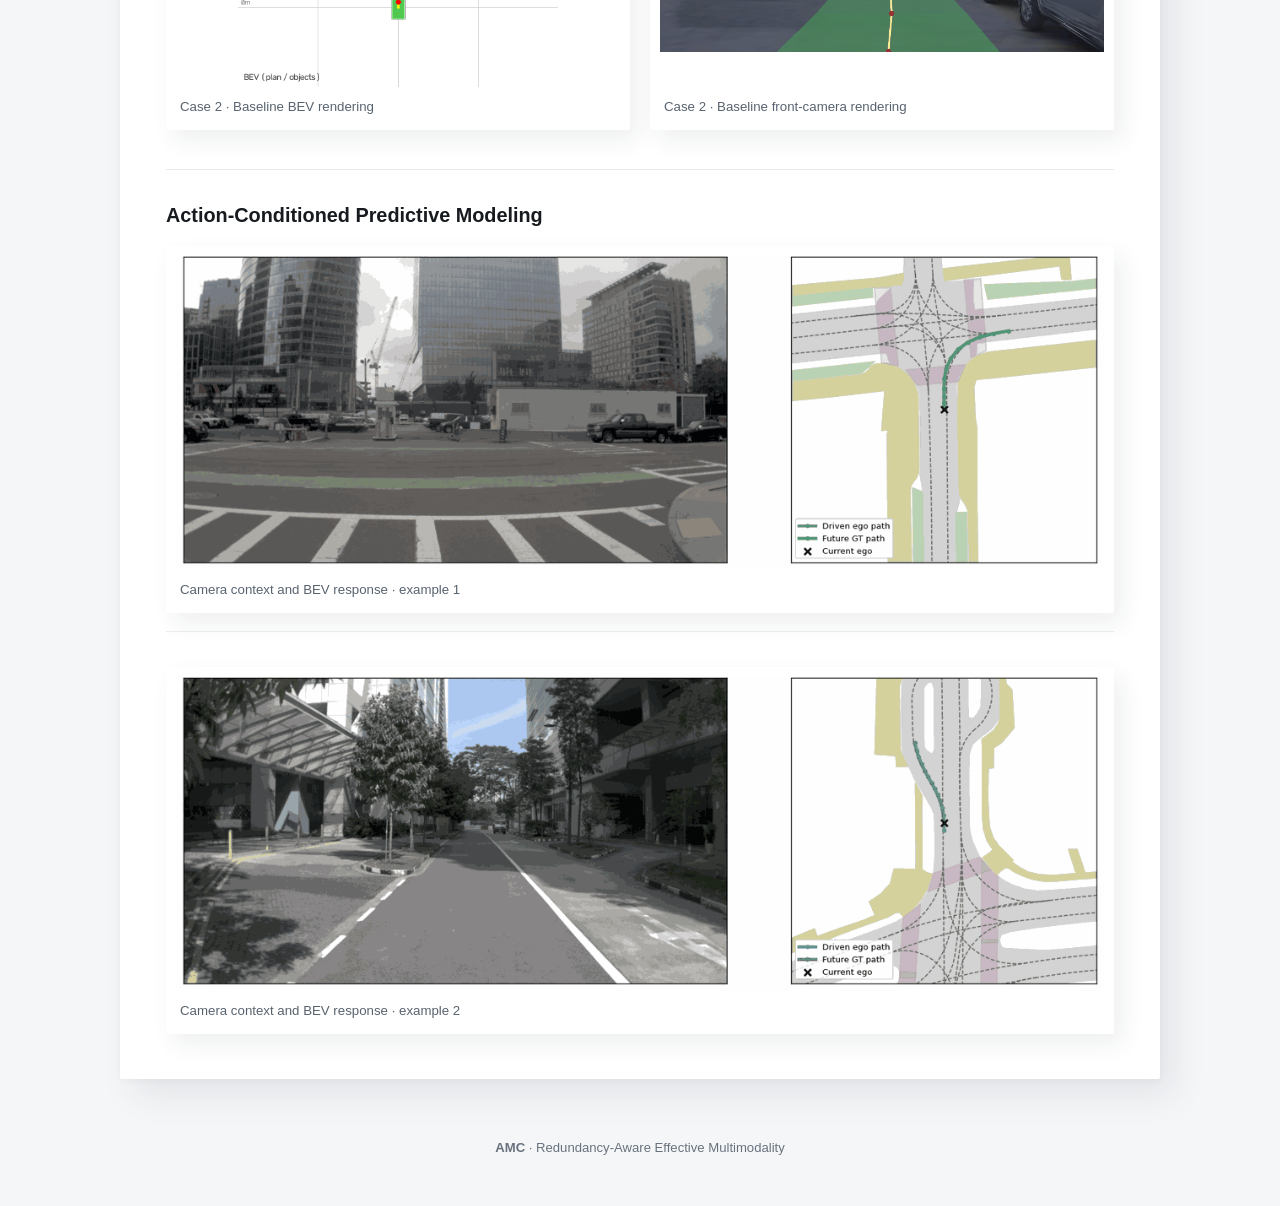
==== commit 5cb114b6: "Remove identifying external asset references" ====
--- a/docs/index.html
+++ b/docs/index.html
@@ -120,7 +120,7 @@
         </h1>
         <div class="resource-buttons" aria-label="Project resources">
           <a class="resource-button" href="./assets/paper/main.pdf" target="_blank" rel="noopener">Paper</a>
-          <a class="resource-button" href="./assets/lyz_0925talk3.pdf" target="_blank" rel="noopener">Slides</a>
+          <a class="resource-button" href="./assets/slides.pdf" target="_blank" rel="noopener">Slides</a>
           <details class="video-menu">
             <summary class="resource-button video-menu-toggle">Video</summary>
             <div class="video-menu-options" aria-label="Video language options">
@@ -128,7 +128,6 @@
               <a href="./video.html?lang=en">Video · English</a>
             </div>
           </details>
-          <a class="resource-button" href="https://huggingface.co/spaces/AGC2024-P/e2e-driving-navtest" target="_blank" rel="noopener">Model (HF)</a>
           <a class="resource-button" href="https://anonymous.4open.science/r/AMC-Drive-1C39/" target="_blank" rel="noopener">Code</a>
         </div>
         <p class="authors">Anonymous Authors</p>
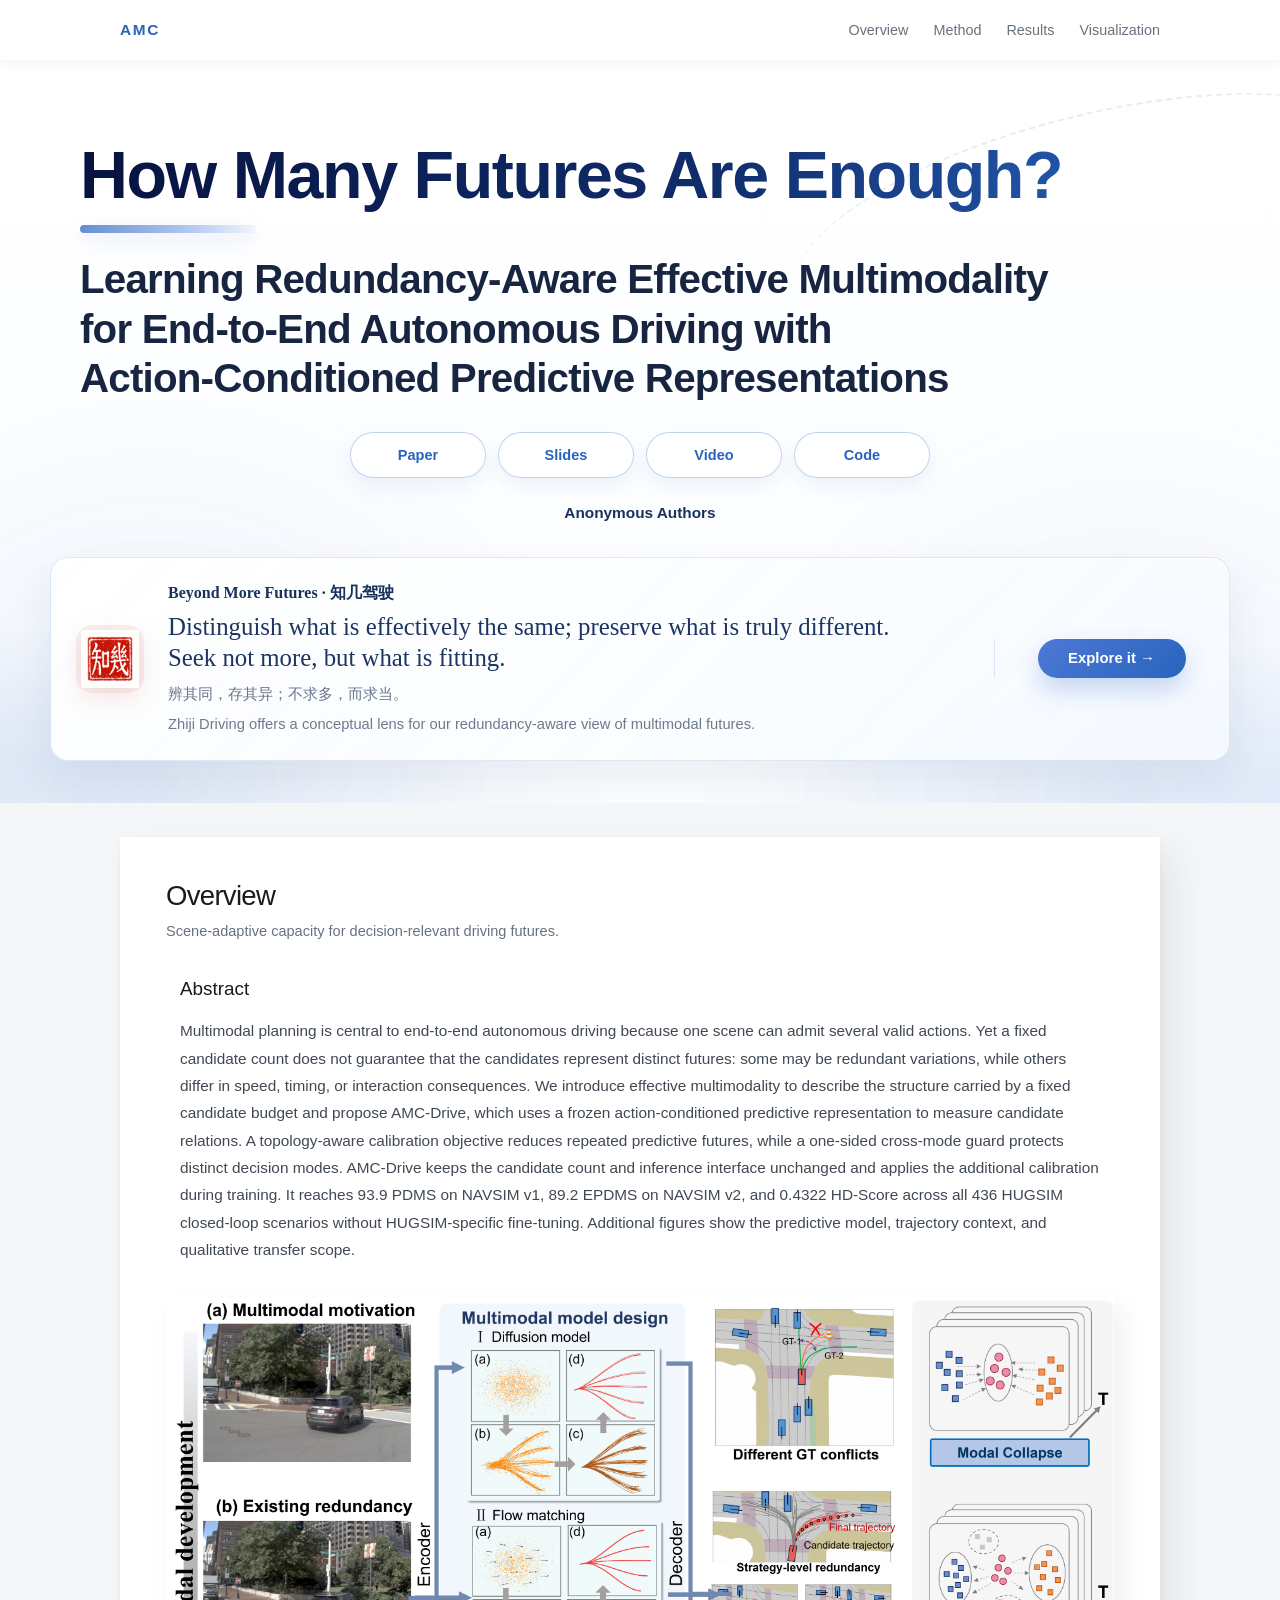
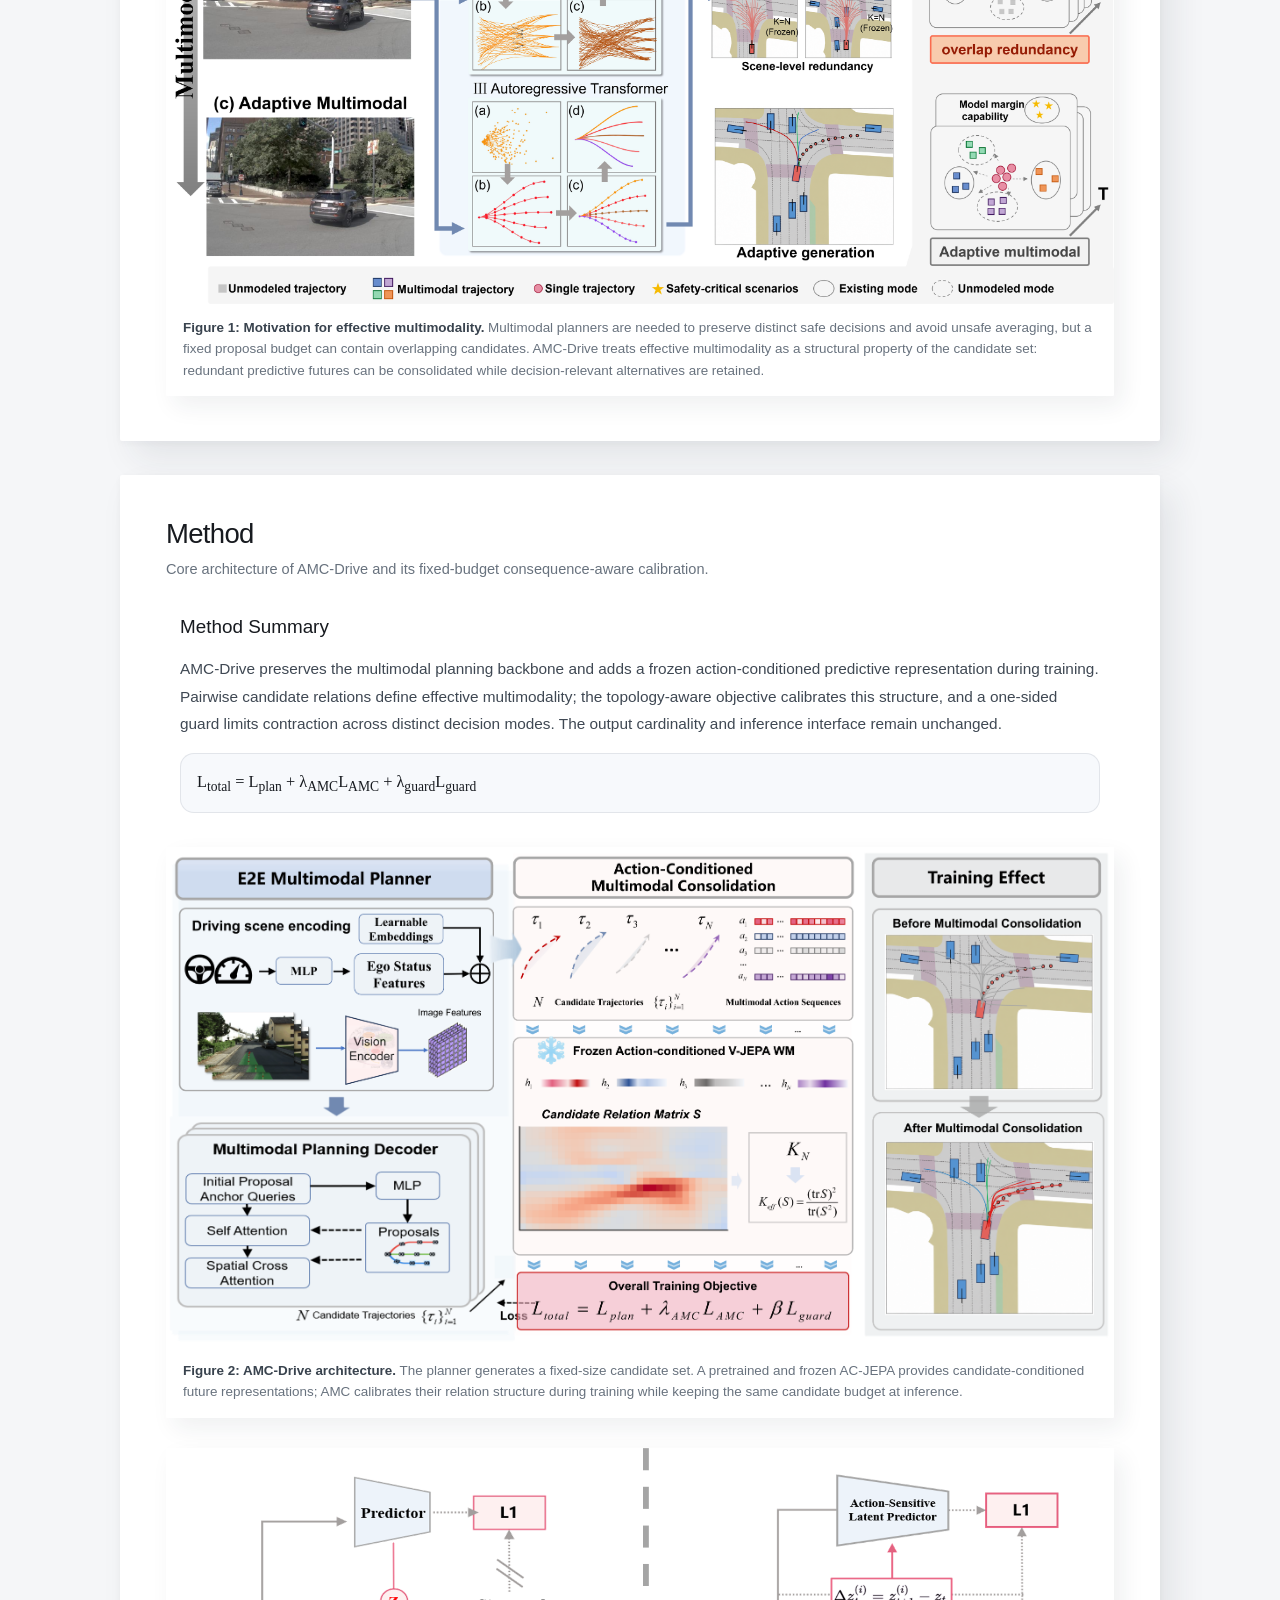
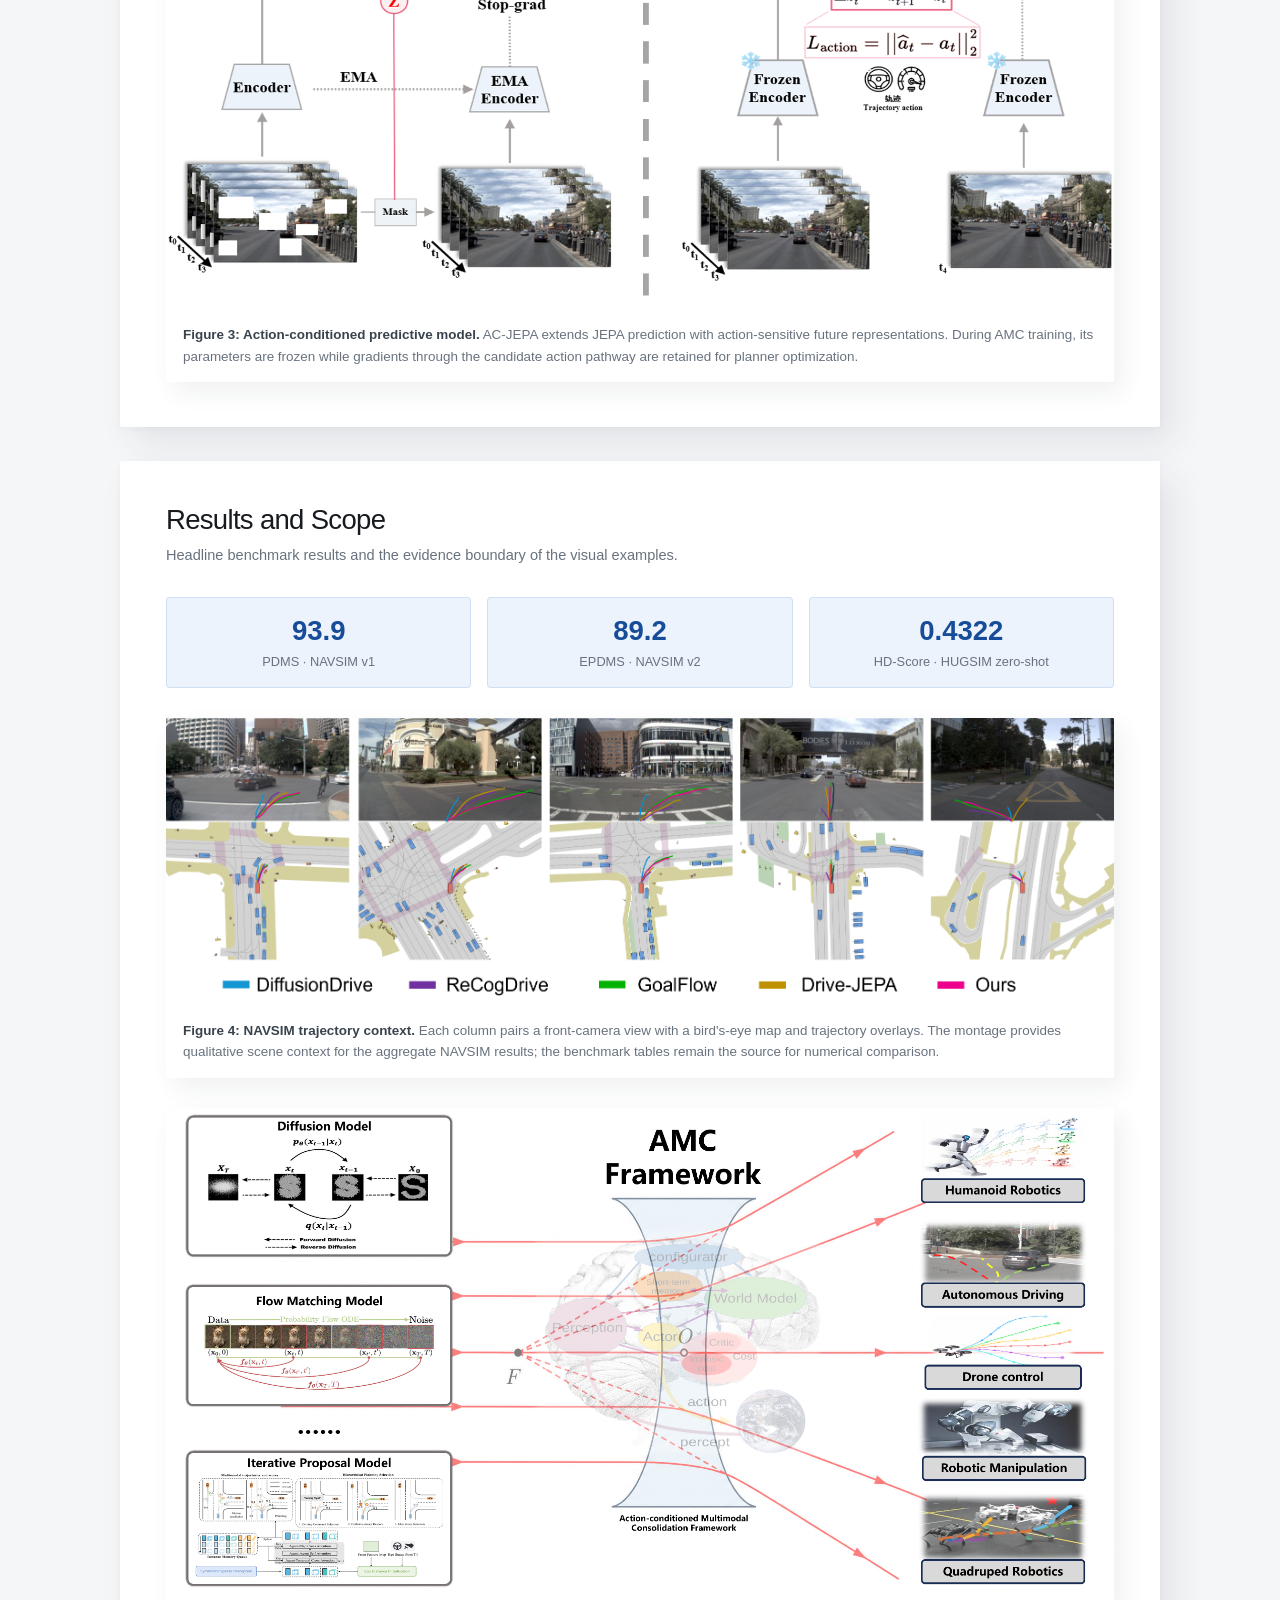
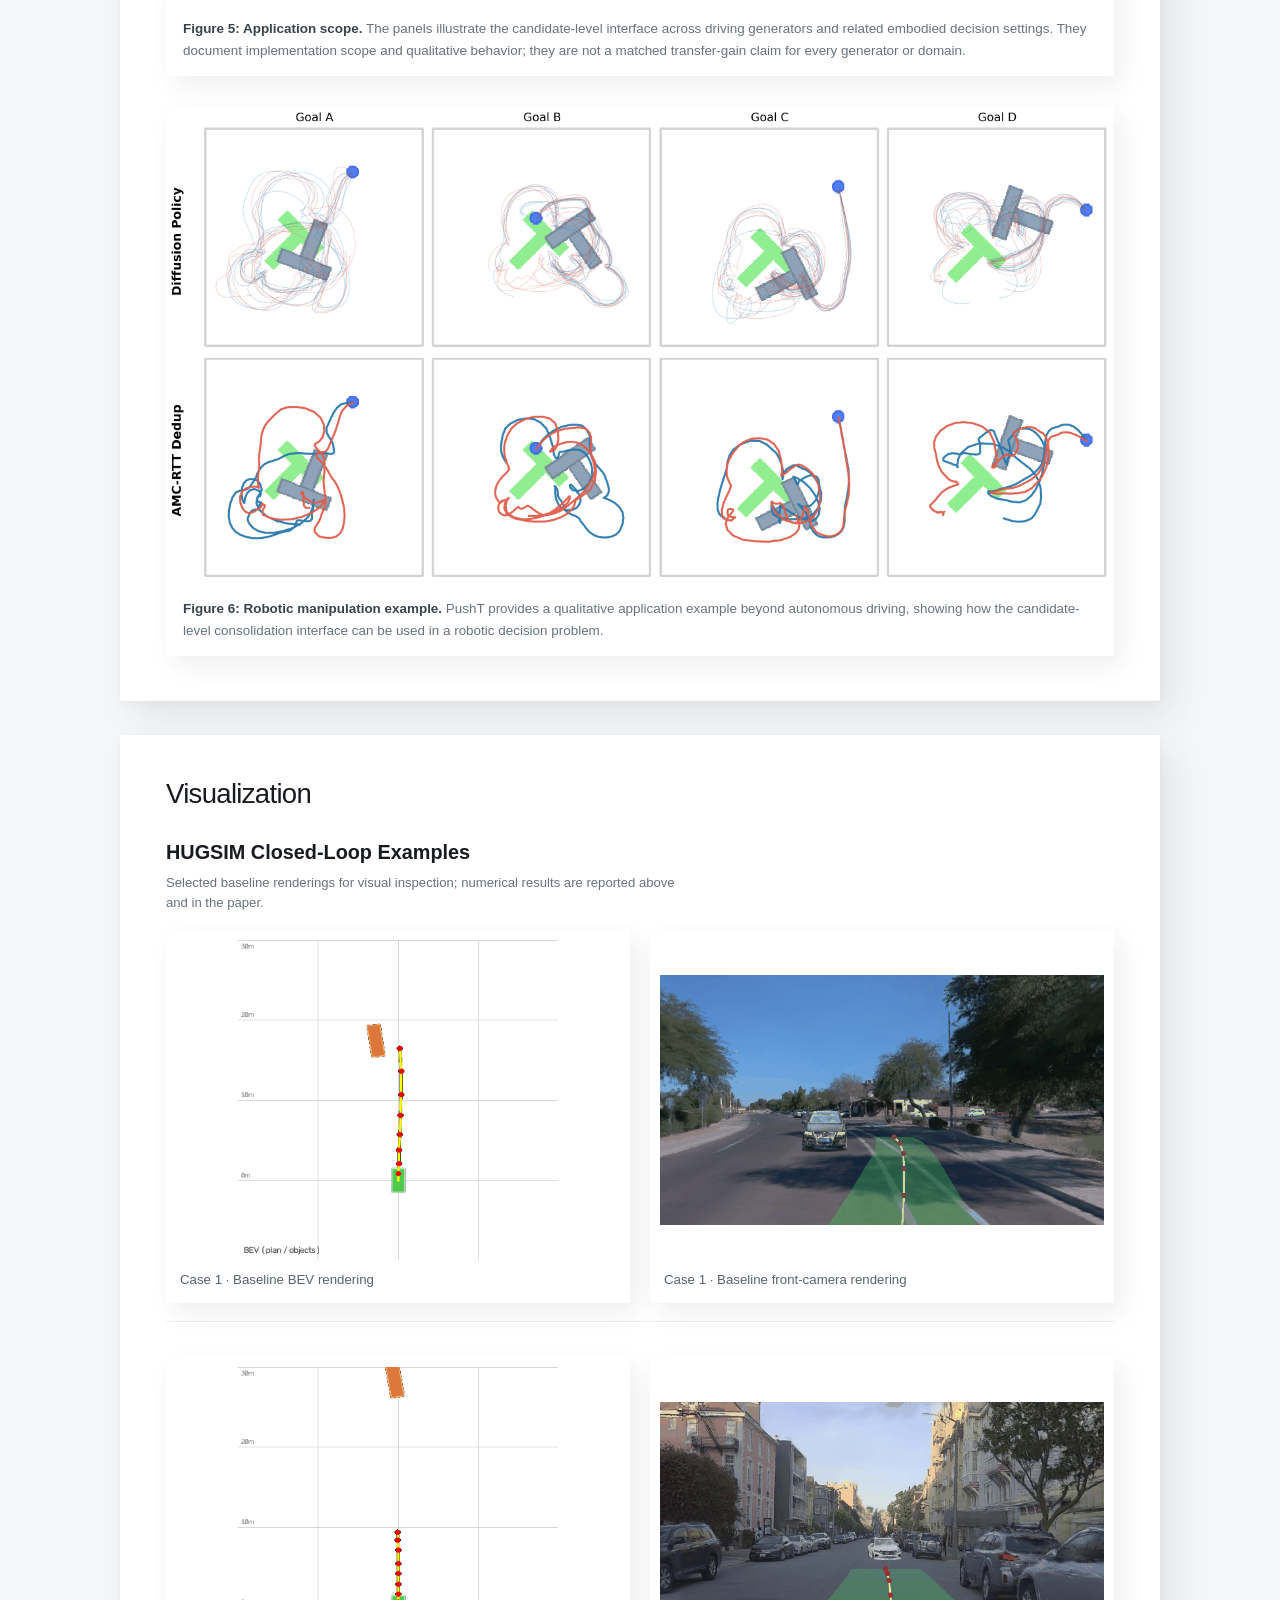
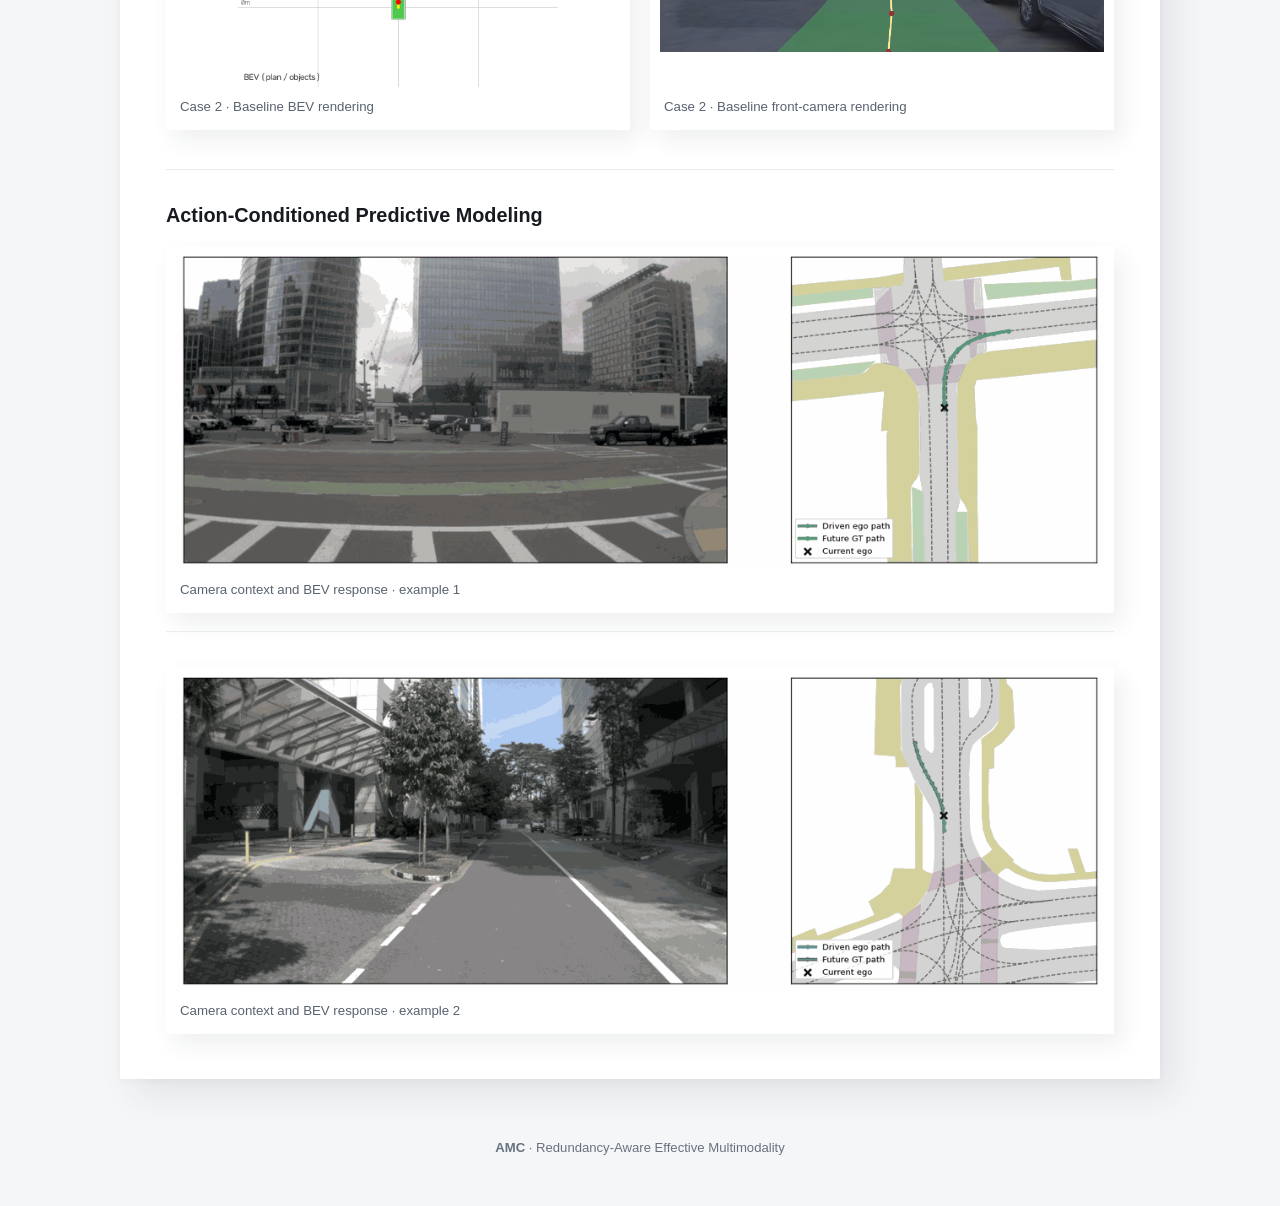
==== commit 15e4f573: "Fix anonymous code link and update HUGSIM score" ====
--- a/docs/index.html
+++ b/docs/index.html
@@ -128,7 +128,7 @@
               <a href="./video.html?lang=en">Video · English</a>
             </div>
           </details>
-          <a class="resource-button" href="https://anonymous.4open.science/r/AMC-Drive-1C39/" target="_blank" rel="noopener">Code</a>
+          <a class="resource-button" href="https://anonymous.4open.science/r/AMC-Drive-1C39/README.md" target="_blank" rel="noopener">Code</a>
         </div>
         <p class="authors">Anonymous Authors</p>
 
@@ -176,8 +176,8 @@
             distinct decision modes. AMC-Drive keeps the candidate count and
             inference interface unchanged and applies the additional
             calibration during training. It reaches 93.9 PDMS on NAVSIM v1,
-            89.2 EPDMS on NAVSIM v2, and 0.4308 HD-Score in zero-shot HUGSIM
-            closed-loop evaluation without HUGSIM-specific fine-tuning.
+            89.2 EPDMS on NAVSIM v2, and 0.4322 HD-Score across all 436 HUGSIM
+            closed-loop scenarios without HUGSIM-specific fine-tuning.
             Additional figures show the predictive model, trajectory context,
             and qualitative transfer scope.
         </p>
@@ -252,7 +252,7 @@
           <span>EPDMS · NAVSIM v2</span>
         </div>
         <div class="result-card">
-          <strong>0.4308</strong>
+          <strong>0.4322</strong>
           <span>HD-Score · HUGSIM zero-shot</span>
         </div>
       </div>
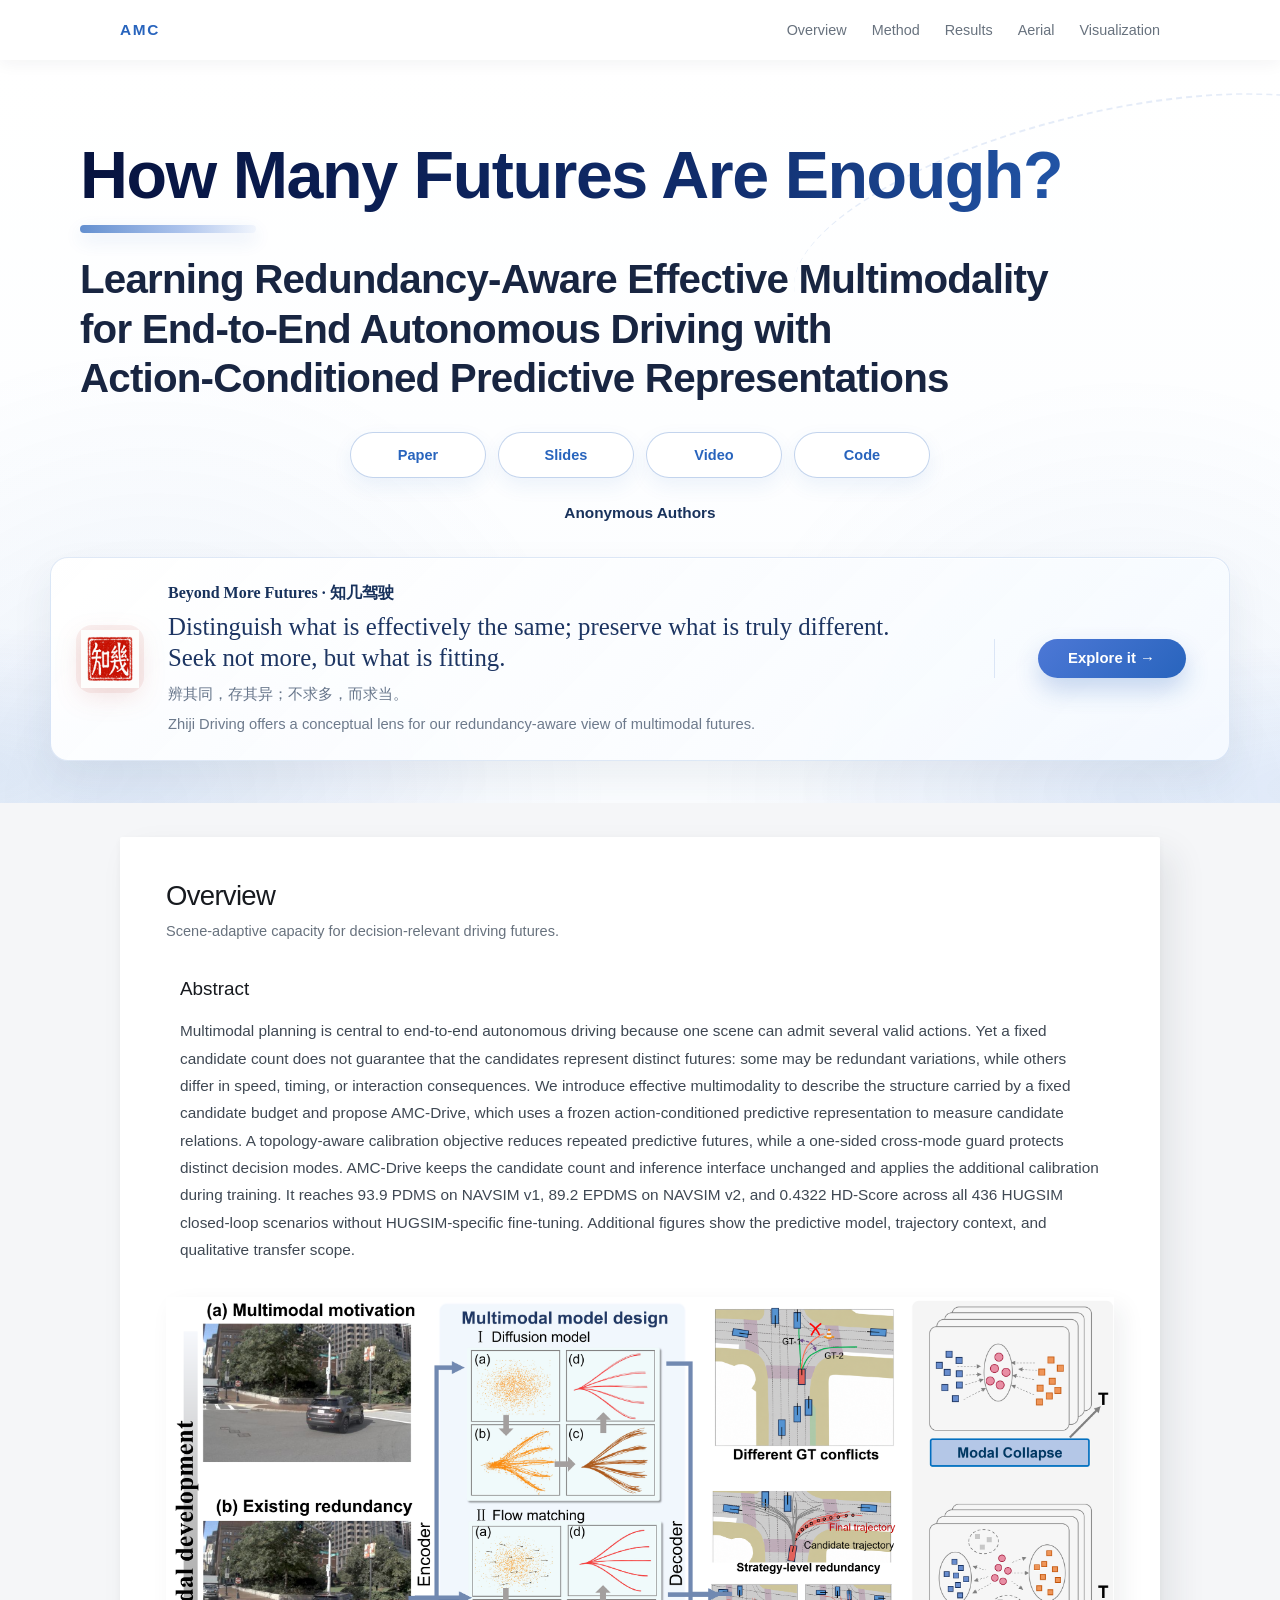
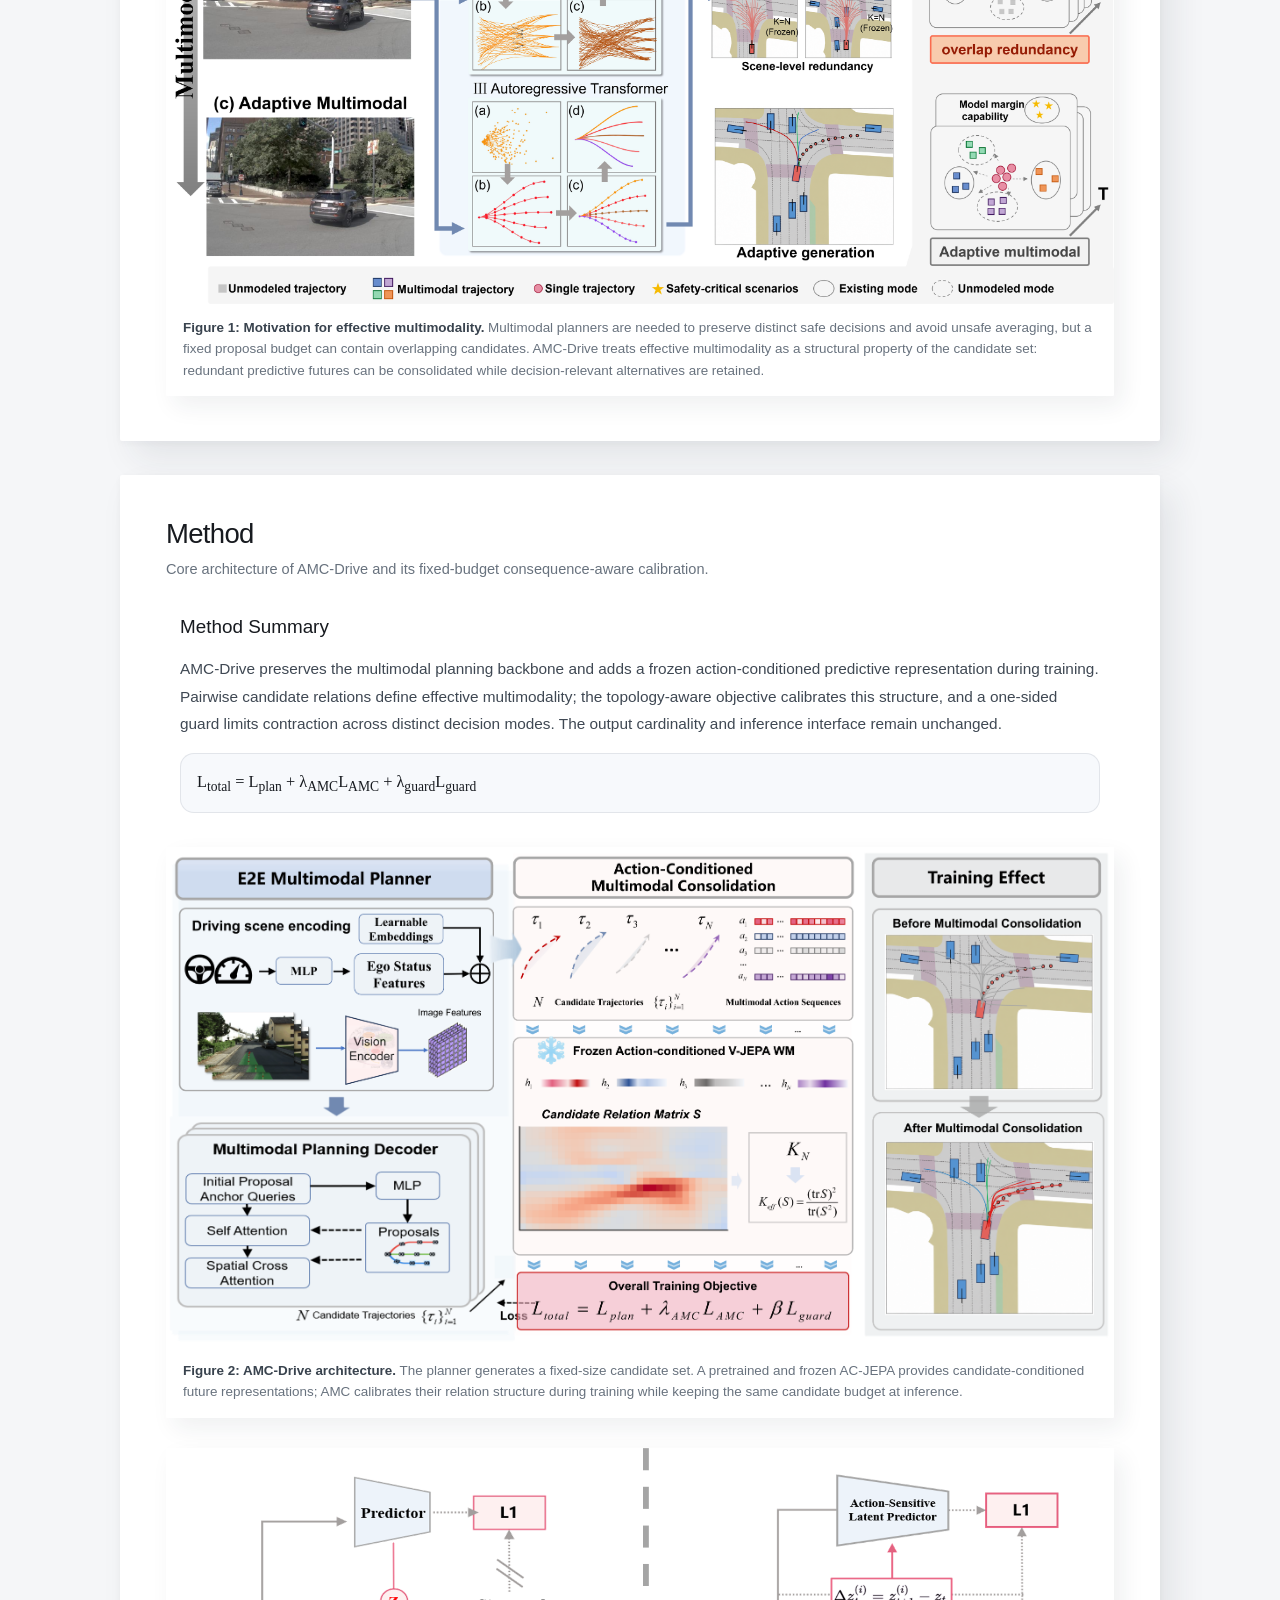
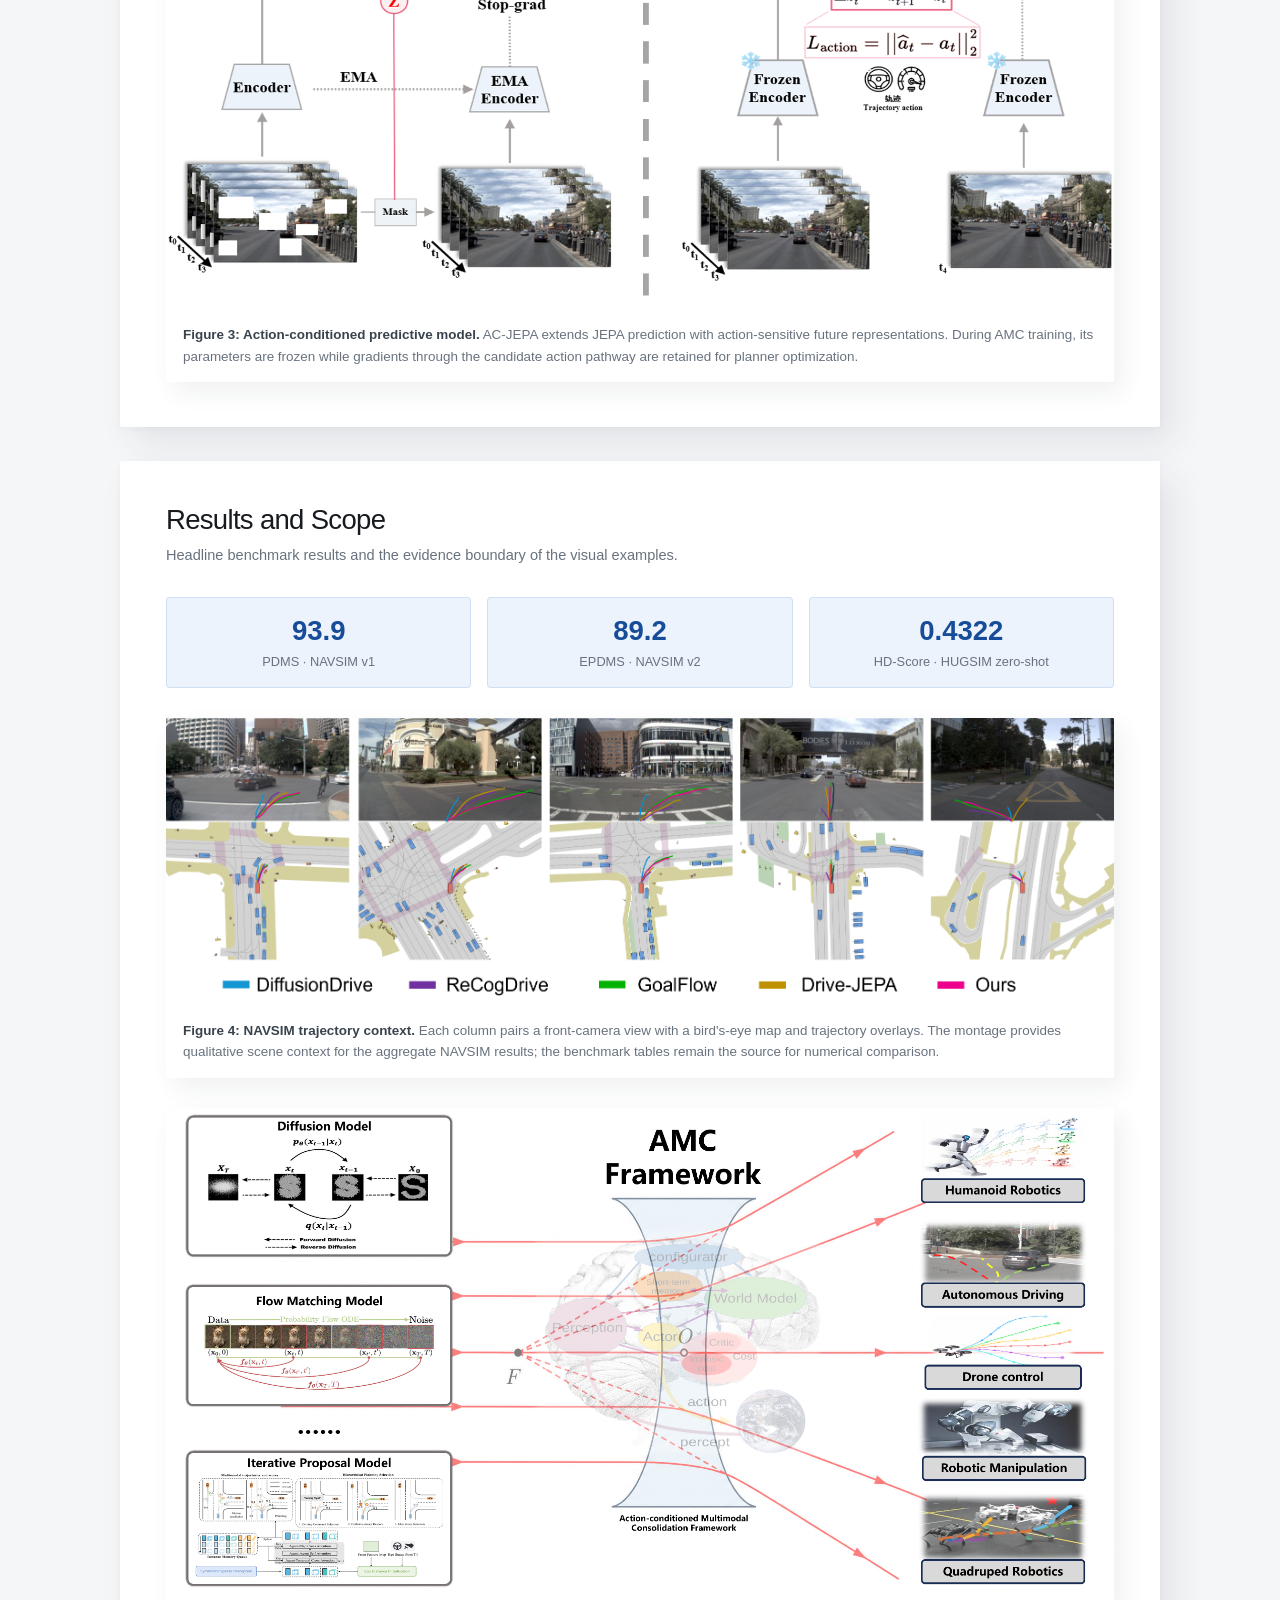
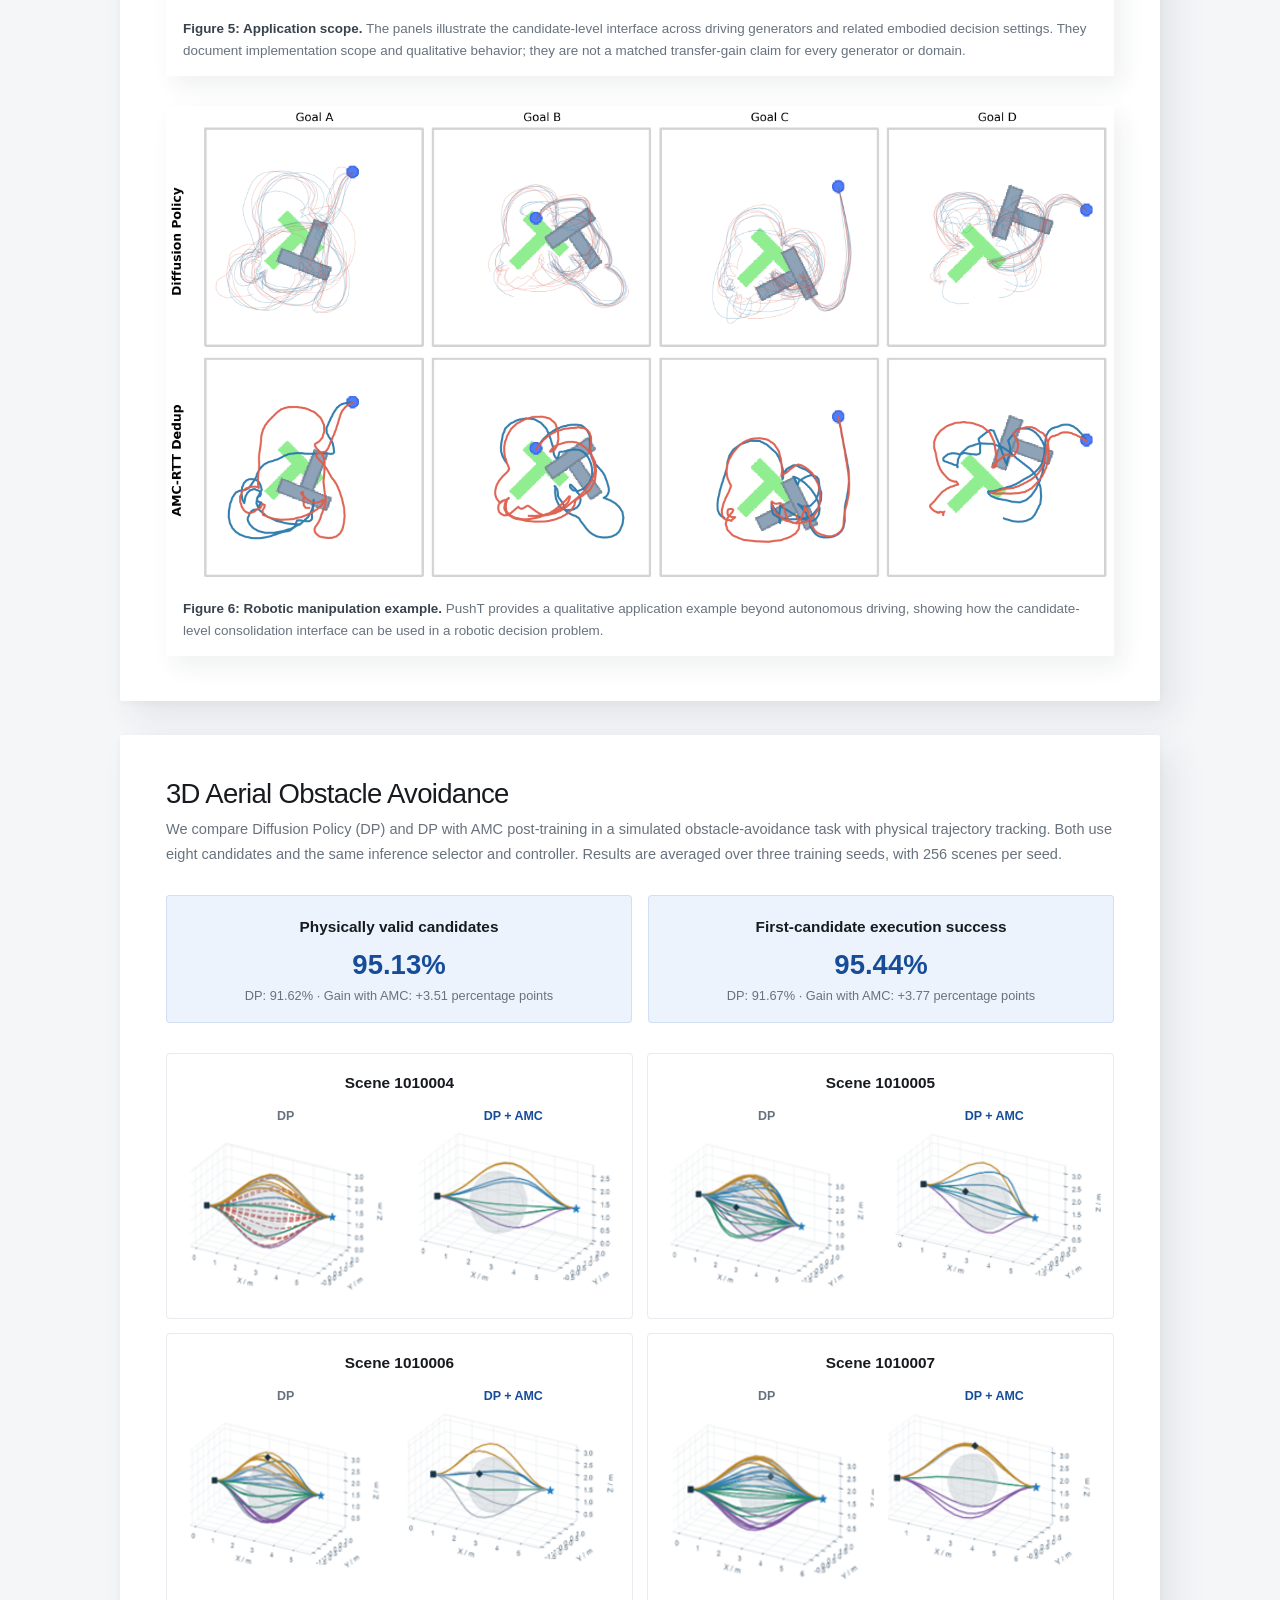
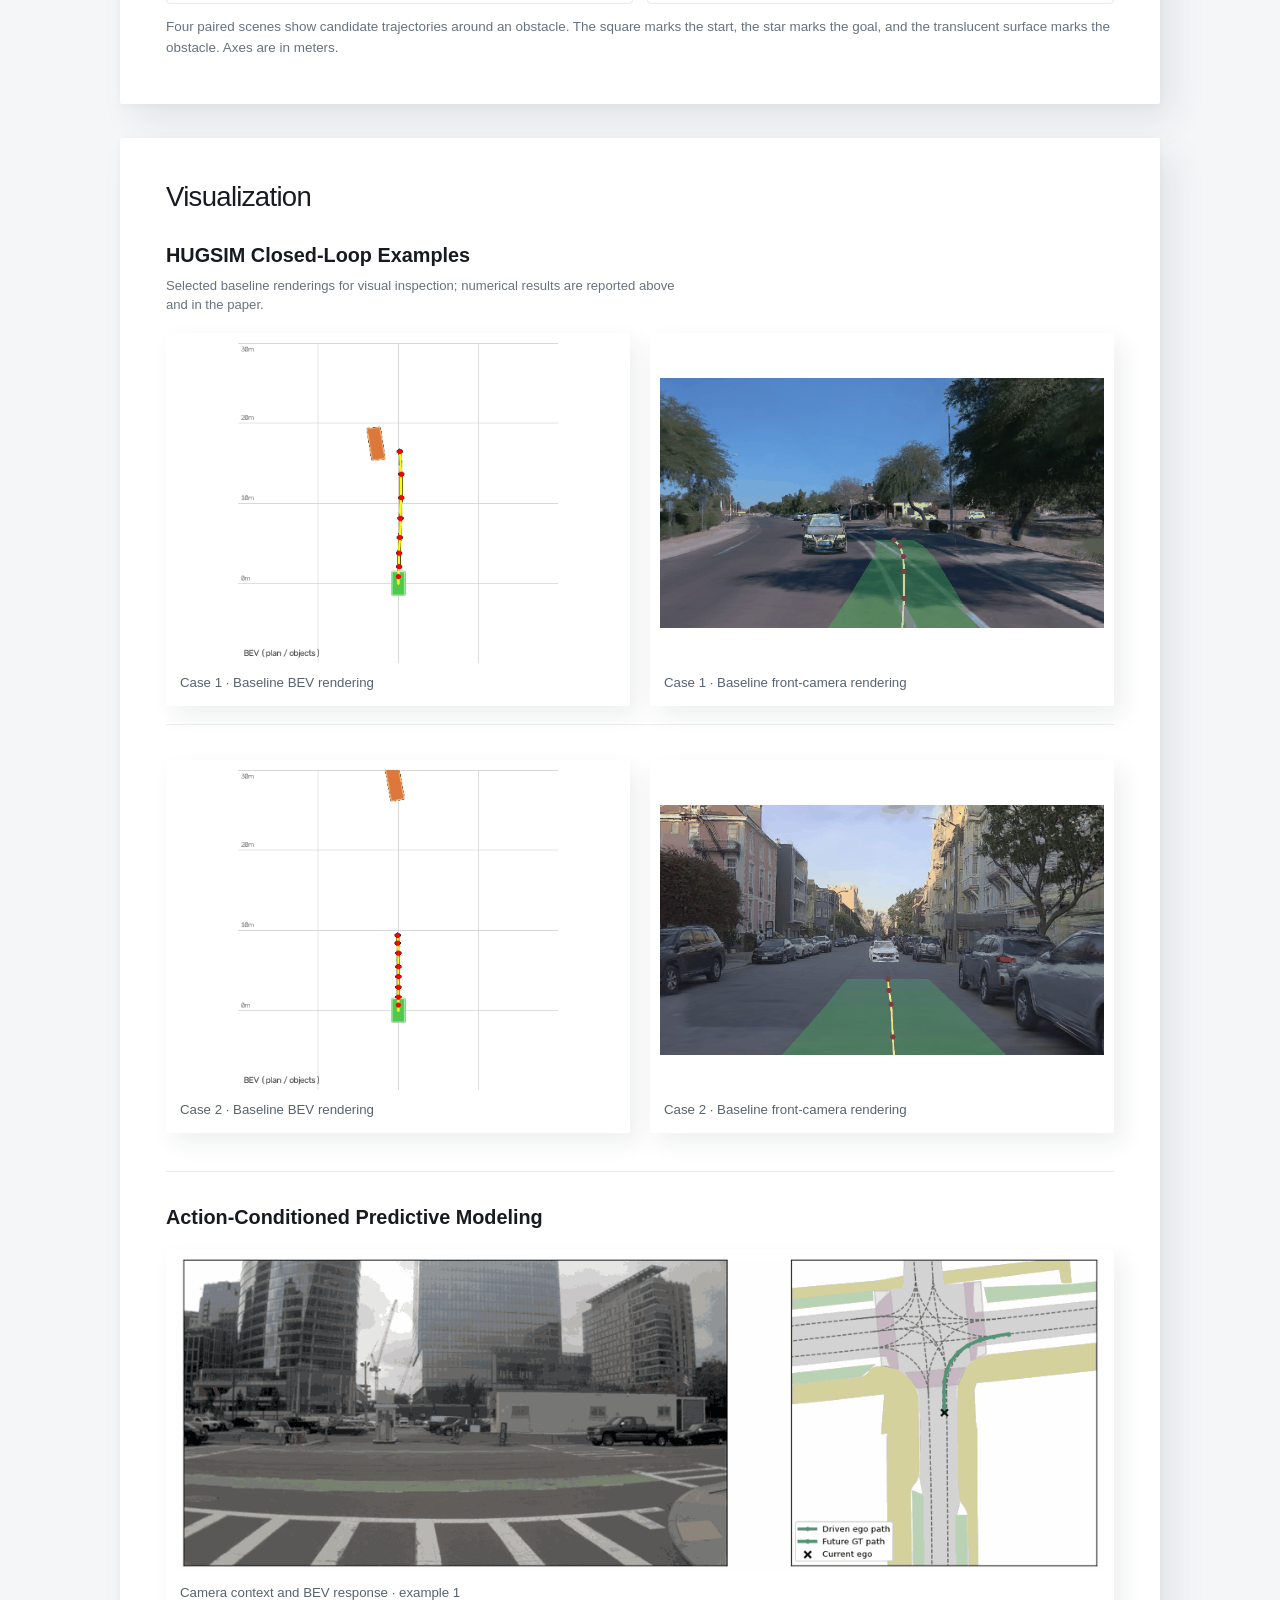
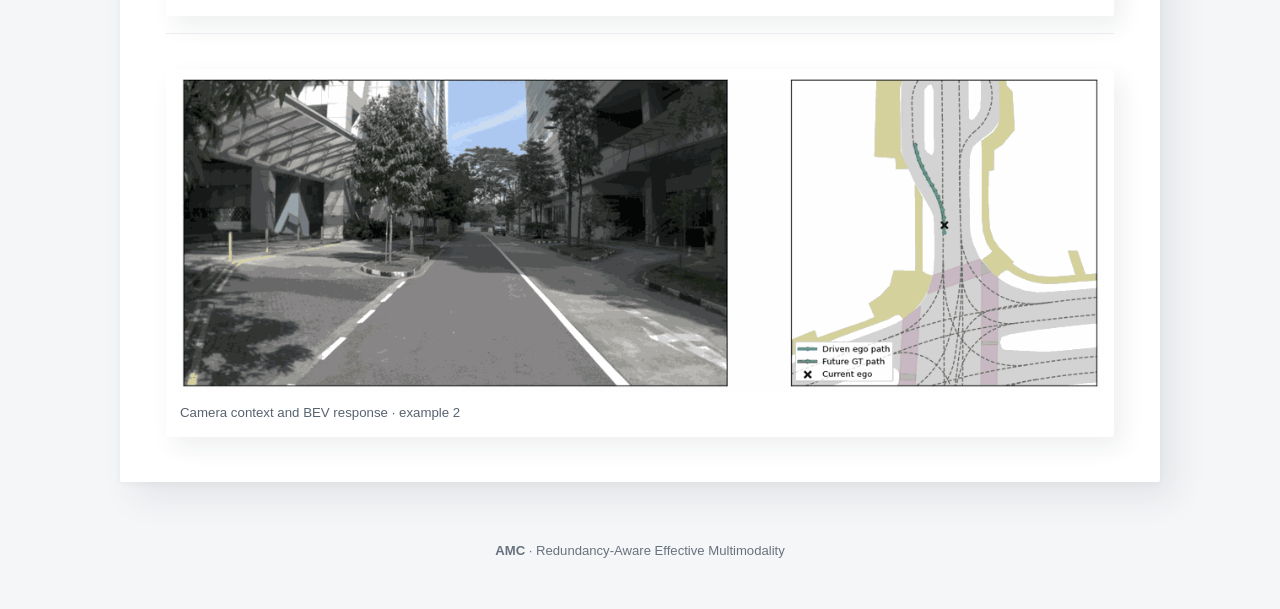
==== commit 968da1b2: "Show aerial obstacle-avoidance experiments" ====
--- a/docs/index.html
+++ b/docs/index.html
@@ -102,6 +102,7 @@
         <a href="#overview">Overview</a>
         <a href="#method">Method</a>
         <a href="#results">Results</a>
+        <a href="#aerial">Aerial</a>
         <a href="#demos">Visualization</a>
       </nav>
     </div>
@@ -128,7 +129,8 @@
               <a href="./video.html?lang=en">Video · English</a>
             </div>
           </details>
-          <a class="resource-button" href="https://anonymous.4open.science/r/AMC-Drive-1C39/README.md" target="_blank" rel="noopener">Code</a>
+          <!-- Navigate in the current tab so the repository UI does not inherit the Pages sandbox. -->
+          <a class="resource-button" href="https://anonymous.4open.science/r/AMC-Drive-1C39/README.md">Code</a>
         </div>
         <p class="authors">Anonymous Authors</p>
 
@@ -287,6 +289,105 @@
       </figure>
     </section>
 
+    <section class="content-panel" id="aerial" aria-labelledby="aerial-title">
+      <div class="section-heading">
+        <h2 id="aerial-title">3D Aerial Obstacle Avoidance</h2>
+        <p>We compare Diffusion Policy (DP) and DP with AMC post-training in a
+          simulated obstacle-avoidance task with physical trajectory tracking.
+          Both use eight candidates and the same inference selector and controller.
+          Results are averaged over three training seeds, with 256 scenes per seed.</p>
+      </div>
+
+      <div class="result-cards aerial-results">
+        <div class="result-card">
+          <h3>Physically valid candidates</h3>
+          <strong>95.13%</strong>
+          <span>DP: 91.62% · Gain with AMC: +3.51 percentage points</span>
+        </div>
+        <div class="result-card">
+          <h3>First-candidate execution success</h3>
+          <strong>95.44%</strong>
+          <span>DP: 91.67% · Gain with AMC: +3.77 percentage points</span>
+        </div>
+      </div>
+
+      <figure class="aerial-comparison">
+        <div class="aerial-scenes">
+          <div class="aerial-scene">
+            <h3>Scene 1010004</h3>
+            <div class="aerial-pair">
+              <div>
+                <p>DP</p>
+                <div class="aerial-plot" style="--x: 24; --w: 209">
+                  <img src="./assets/figures/aerial_trajectories.png" alt="DP trajectories in scene 1010004" loading="lazy">
+                </div>
+              </div>
+              <div>
+                <p>DP + AMC</p>
+                <div class="aerial-plot aerial-plot-amc" style="--x: 40; --w: 186">
+                  <img src="./assets/figures/aerial_trajectories.png" alt="DP with AMC trajectories in scene 1010004" loading="lazy">
+                </div>
+              </div>
+            </div>
+          </div>
+          <div class="aerial-scene">
+            <h3>Scene 1010005</h3>
+            <div class="aerial-pair">
+              <div>
+                <p>DP</p>
+                <div class="aerial-plot" style="--x: 244; --w: 210">
+                  <img src="./assets/figures/aerial_trajectories.png" alt="DP trajectories in scene 1010005" loading="lazy">
+                </div>
+              </div>
+              <div>
+                <p>DP + AMC</p>
+                <div class="aerial-plot aerial-plot-amc" style="--x: 257; --w: 192">
+                  <img src="./assets/figures/aerial_trajectories.png" alt="DP with AMC trajectories in scene 1010005" loading="lazy">
+                </div>
+              </div>
+            </div>
+          </div>
+          <div class="aerial-scene">
+            <h3>Scene 1010006</h3>
+            <div class="aerial-pair">
+              <div>
+                <p>DP</p>
+                <div class="aerial-plot" style="--x: 464; --w: 212">
+                  <img src="./assets/figures/aerial_trajectories.png" alt="DP trajectories in scene 1010006" loading="lazy">
+                </div>
+              </div>
+              <div>
+                <p>DP + AMC</p>
+                <div class="aerial-plot aerial-plot-amc" style="--x: 478; --w: 191">
+                  <img src="./assets/figures/aerial_trajectories.png" alt="DP with AMC trajectories in scene 1010006" loading="lazy">
+                </div>
+              </div>
+            </div>
+          </div>
+          <div class="aerial-scene">
+            <h3>Scene 1010007</h3>
+            <div class="aerial-pair">
+              <div>
+                <p>DP</p>
+                <div class="aerial-plot" style="--x: 682; --w: 197">
+                  <img src="./assets/figures/aerial_trajectories.png" alt="DP trajectories in scene 1010007" loading="lazy">
+                </div>
+              </div>
+              <div>
+                <p>DP + AMC</p>
+                <div class="aerial-plot aerial-plot-amc" style="--x: 699; --w: 187">
+                  <img src="./assets/figures/aerial_trajectories.png" alt="DP with AMC trajectories in scene 1010007" loading="lazy">
+                </div>
+              </div>
+            </div>
+          </div>
+        </div>
+        <figcaption>Four paired scenes show candidate trajectories around an obstacle.
+          The square marks the start, the star marks the goal, and the translucent
+          surface marks the obstacle. Axes are in meters.</figcaption>
+      </figure>
+    </section>
+
       <section class="content-panel" id="demos">
       <div class="section-heading">
         <h2>Visualization</h2>
--- a/docs/assets/css/style.css
+++ b/docs/assets/css/style.css
@@ -871,6 +871,77 @@
    RESULTS
    ========================================================= */
 
+.aerial-results,
+.aerial-scenes,
+.aerial-pair {
+  grid-template-columns: repeat(2, minmax(0, 1fr));
+}
+
+.aerial-results h3,
+.aerial-scene h3 {
+  margin: 0 0 10px;
+  font-size: 0.96rem;
+  font-weight: 650;
+}
+
+.aerial-comparison {
+  margin: 0;
+}
+
+.aerial-scenes,
+.aerial-pair {
+  display: grid;
+  gap: 14px;
+}
+
+.aerial-scene {
+  padding: 16px 12px 12px;
+  border: 1px solid var(--table-line);
+  border-radius: 4px;
+  text-align: center;
+}
+
+.aerial-pair p {
+  margin: 0 0 4px;
+  color: var(--muted);
+  font-size: 0.78rem;
+  font-weight: 600;
+}
+
+.aerial-pair > div:last-child p {
+  color: var(--accent-dark);
+}
+
+/* Use the manuscript's crop windows on the 886 × 380 source montage. */
+.aerial-plot {
+  --h: 166;
+  --y: 45;
+  position: relative;
+  overflow: hidden;
+  aspect-ratio: var(--w) / var(--h);
+}
+
+.aerial-plot-amc {
+  --h: 153;
+  --y: 222;
+}
+
+.aerial-plot img {
+  position: absolute;
+  top: calc(-100% * var(--y) / var(--h));
+  left: calc(-100% * var(--x) / var(--w));
+  width: calc(100% * 886 / var(--w));
+  max-width: none;
+  height: auto;
+}
+
+.aerial-comparison figcaption {
+  margin-top: 12px;
+  color: var(--muted);
+  font-size: 0.84rem;
+  line-height: 1.6;
+}
+
 .result-section {
   padding-bottom: 38px;
 }
@@ -1436,7 +1507,8 @@
   }
 
 
-  .demo-grid {
+  .demo-grid,
+  .aerial-scenes {
     grid-template-columns: 1fr;
   }
 
